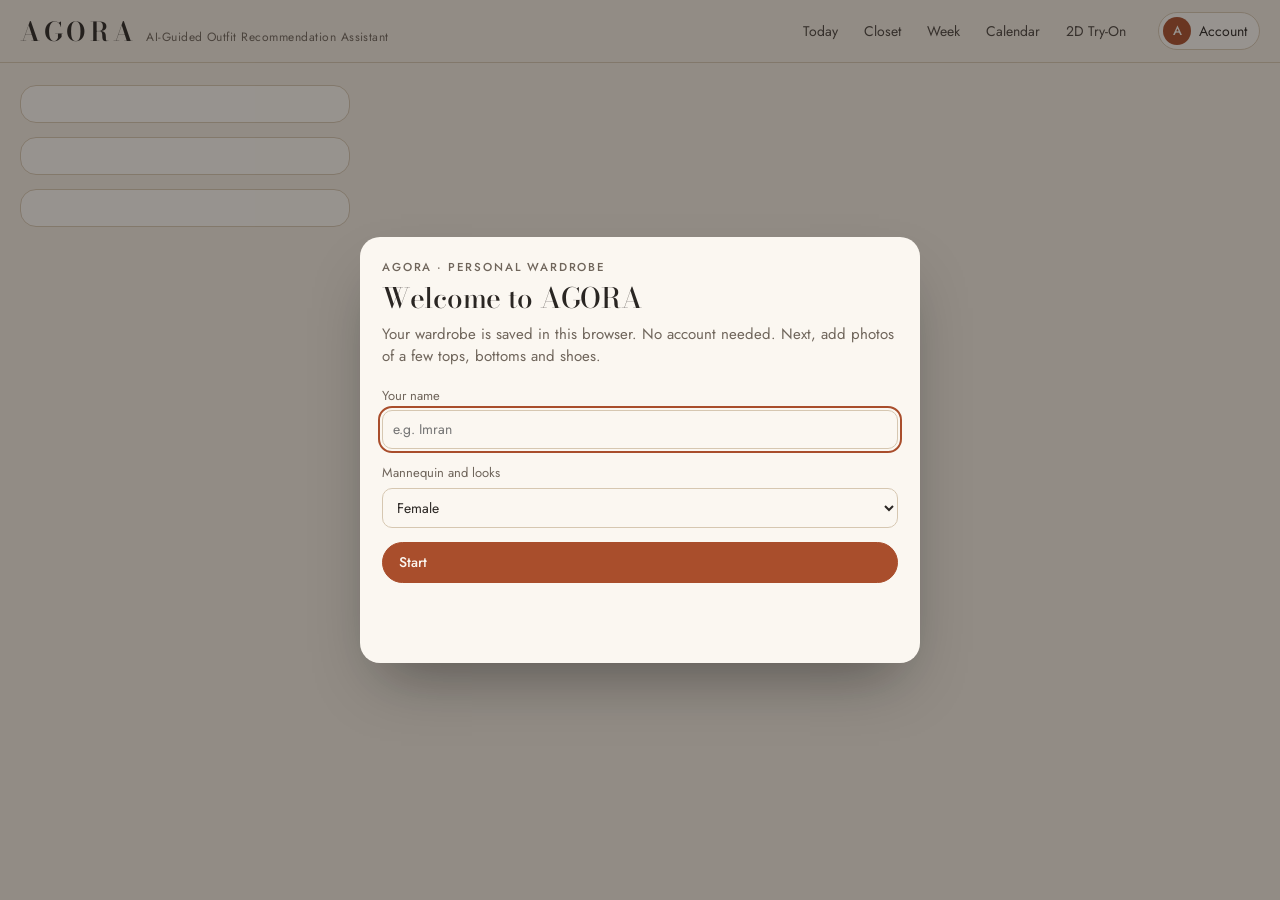
==== index.html @ 57726416 "M0: merge latest versions, split into index.html + css/ + js/, local-only mode, archive old versions" ====
<!doctype html>
<html lang="en">
<head>
<meta charset="utf-8">
<meta name="viewport" content="width=device-width,initial-scale=1,viewport-fit=cover">
<title>AGORA</title>
<meta name="description" content="AGORA: your wardrobe, today's weather and your schedule, turned into outfit suggestions.">
<meta name="theme-color" content="#F2EBE0">
<link rel="icon" href="favicon.svg" type="image/svg+xml">
<link rel="preconnect" href="https://fonts.googleapis.com">
<link rel="preconnect" href="https://fonts.gstatic.com" crossorigin>
<link rel="stylesheet" href="https://fonts.googleapis.com/css2?family=Bodoni+Moda:ital,opsz,wght@0,6..96,400..700;1,6..96,400..600&family=Jost:wght@300..600&display=swap">
<link rel="stylesheet" href="css/base.css">
<link rel="stylesheet" href="css/features.css">
<link rel="stylesheet" href="css/agora.css">
<script src="js/config.js" defer></script>
<script src="js/core/utils.js" defer></script>
<script src="js/engine/weather.js" defer></script>
<script src="js/engine/catalogue.js" defer></script>
<script src="js/render/mannequin.js" defer></script>
<script src="js/data/sample-closet.js" defer></script>
<script src="js/data/db.js" defer></script>
<script src="js/engine/score.js" defer></script>
<script src="js/app/state.js" defer></script>
<script src="js/data/local-profile.js" defer></script>
<script src="js/views/today.js" defer></script>
<script src="js/views/tryon.js" defer></script>
<script src="js/views/closet.js" defer></script>
<script src="js/views/plan.js" defer></script>
<script src="js/views/insights.js" defer></script>
<script src="js/cloud/supabase.js" defer></script>
<script src="js/main.js" defer></script>
</head>
<body>

<header class="top">
    <div class="topbar">
        <div class="brand"><b>AGORA</b><span>AI-Guided Outfit Recommendation Assistant</span></div>
        <nav class="tabs" aria-label="Sections">
            <a href="#today" data-v="today">Today</a>
            <a href="#closet" data-v="closet">Closet</a>
            <a href="#week" data-v="week">Week</a>
            <a href="#calendar" data-v="calendar">Calendar</a>
            <a href="#tryon" data-v="tryon">2D Try-On</a>
        </nav>
        <button class="userchip" id="userchip" aria-label="Account"><span class="avatar" id="uav">A</span><span id="uname">Account</span></button>
    </div>
</header>
<div id="bannerslot"></div>

<main>
    <section id="v-today">
        <div class="today">
            <div class="rail">
                <div class="card" id="wxcard"></div>
                <div class="card sched" id="schedcard"></div>
                <div class="card picker" id="pickcard"></div>
            </div>
            <div>
                <div class="lookshead" id="lookshead"></div>
                <div class="looks" id="looks"></div>
            </div>
        </div>
    </section>

    <section id="v-closet" hidden>
        <div class="pagehead">
            <div><div class="eyebrow">Your closet</div><h1 id="closettitle">Everything you own, saved</h1><p>Photograph each piece flat, on a plain background. AGORA reads its colour and saves it to your wardrobe on this device.</p></div>
            <div class="actions"><button class="btn terra" id="addbtn">+ Add clothing</button></div>
        </div>
        <div class="closetbar chips" id="closetfilter"></div>
        <div id="closetgrid"></div>
    </section>

    <section id="v-week" hidden>
        <div class="pagehead">
            <div><div class="eyebrow">Weekly planning</div><h1>Your week, <em>dressed</em></h1><p>Add plans or import a calendar file (.ics). Each day's suggested look uses only clothes from your closet and that day's schedule.</p></div>
            <div class="actions"><label class="btn ghost" for="icsfile">Import .ics</label><input type="file" id="icsfile" accept=".ics,text/calendar" class="vh"></div>
        </div>
        <form class="card form-row" id="evform" style="margin-bottom:16px">
            <label class="field" style="flex:2 1 180px">What
                <input id="evtitle" placeholder="e.g. Statistics lecture" required maxlength="60"></label>
            <label class="field" style="flex:1 1 130px">Day<select id="evday"></select></label>
            <label class="field" style="flex:0 1 100px">From<input id="evstart" type="time" value="09:00" required></label>
            <label class="field" style="flex:0 1 100px">Until<input id="evend" type="time" value="11:00" required></label>
            <label class="field" style="flex:1 1 150px">Occasion<select id="evocc"></select></label>
            <button class="btn" type="submit">Add plan</button>
        </form>
        <div class="week" id="weekgrid"></div>
    </section>

    <section id="v-calendar" hidden>
        <div class="pagehead">
            <div><div class="eyebrow">Your schedule</div><h1>Your <em>calendar</em></h1><p>See your plans by month. Add or edit plans from the Week page.</p></div>
        </div>
        <div class="card">
            <div class="calendar-head">
                <button class="btn ghost small" id="cal-prev" type="button" aria-label="Previous month">←</button>
                <h2 id="cal-title">Month</h2>
                <button class="btn ghost small" id="cal-next" type="button" aria-label="Next month">→</button>
            </div>
            <div id="calendar-grid" class="calendar-grid"></div>
        </div>
        <div class="card" style="margin-top:16px">
            <div class="calendar-head"><h2 id="cal-day-title">Selected day</h2><button class="btn terra small" id="cal-open-today" type="button">View outfit</button></div>
            <div id="cal-events"></div>
        </div>
    </section>

    <section id="v-tryon" hidden>
        <div class="pagehead">
            <div><div class="eyebrow">Wardrobe preview</div><h1>2D <em>Try-On</em></h1><p>Choose your own clothes and preview them on a front-facing 2D mannequin.</p></div>
        </div>
        <section class="ai-model-lab" aria-labelledby="ai-model-title" hidden>
            <div>
                <div class="eyebrow">Stage 2 · external AI workflow</div>
                <h2 id="ai-model-title">Your AI-generated model</h2>
                <p>Save one full-body base model image, then select clothes from your closet and ask Gemini to create an edited outfit image while keeping the same model as consistent as possible.</p>
                <div class="ai-model-prompt" id="ai-model-prompt">Create a realistic, full-body fashion model standing straight and facing forward, wearing a plain fitted neutral outfit, arms slightly away from the torso, full body visible from head to feet, simple light background, natural proportions, no text, no accessories. Use the person's preferred presentation. This is a visual reference, not an exact body scan.</div>
                <p class="tryon-note">Workflow C: the base model is reused for every outfit edit. Gemini receives the saved model image and the selected clothing photos for each generation. Image generation is a paid API feature; the text prompt helper below is optional.</p>
                <label class="tryon-note" style="display:flex;gap:8px;align-items:flex-start;margin:10px 0"><input type="checkbox" id="ai-model-consent" style="margin-top:2px"> I agree to send my model preference, saved model image and selected clothing photos to Google Gemini for image generation and editing. My body measurements are not sent.</label>
                <div class="ai-model-actions">
                    <button class="btn terra small" type="button" id="ai-model-generate-image">Generate base model with Gemini</button>
                    <button class="btn ghost small" type="button" id="ai-model-generate-prompt">Generate prompt with Gemini</button>
                    <button class="btn ghost small" type="button" id="ai-model-copy-prompt">Copy prompt</button>
                    <button class="btn terra small" type="button" id="ai-model-upload">Upload generated image</button>
                    <button class="btn ghost small" type="button" id="ai-model-remove" hidden>Remove image</button>
                    <input id="ai-model-file" type="file" accept="image/png,image/jpeg,image/webp" hidden>
                </div>
                <p class="tryon-note" id="ai-model-status" role="status" aria-live="polite">Upload your base model image once. To enable AI outfit editing, add a Gemini API key as a Supabase secret and deploy the gemini-virtual-tryon Edge Function. Gemini image generation requires billing.</p>
                <p class="tryon-note">Do not upload someone else's photo without permission. Your uploaded model image is saved with your AGORA account when cloud sync is available.</p>
            </div>
            <div class="ai-model-preview" id="ai-model-preview">No AI model image uploaded yet</div>
            <div class="ai-tryon-controls">
                <button class="btn terra small" type="button" id="ai-tryon-generate">Generate AI outfit image</button>
                <p class="tryon-note" id="ai-tryon-status" role="status" aria-live="polite">Upload a base model image and select at least one clothing item to begin.</p>
                <div id="ai-tryon-result" class="ai-tryon-result">Your generated outfit image will appear here.</div>
            </div>
        </section>
        <div class="tryon-layout">
            <div class="tryon-picker">
                <h2>Your uploaded clothes</h2>
                <p class="tryon-note">Choose one item for each clothing area. Only your uploaded photos are used.</p>
                <div id="tryon-items"></div>
            </div>
            <div class="tryon-board-wrap">
                <div class="tryon-board-head"><h2>Mannequin preview</h2><button class="btn ghost small" id="tryon-clear" type="button">Clear selection</button></div>
                <div id="tryon-preview" class="tryon-board">
                    <svg class="tryon-man-body" viewBox="0 0 400 560" role="img" aria-label="Front-facing 2D mannequin">
                        <defs><linearGradient id="skin" x1="0" x2="1"><stop offset="0" stop-color="#c9b9a8"/><stop offset=".5" stop-color="#e3d5c7"/><stop offset="1" stop-color="#bca995"/></linearGradient></defs>
                        <ellipse cx="200" cy="66" rx="35" ry="43" fill="url(#skin)"/>
                        <path d="M185 104 L185 128 Q200 140 215 128 L215 104" fill="url(#skin)"/>
                        <path d="M151 132 Q172 119 200 120 Q228 119 249 132 L278 155 L258 248 L246 267 L154 267 L142 248 L122 155 Z" fill="url(#skin)"/>
                        <path d="M125 151 Q105 157 98 183 L75 304 Q72 320 85 325 Q98 329 103 312 L137 215 Z" fill="url(#skin)"/>
                        <path d="M275 151 Q295 157 302 183 L325 304 Q328 320 315 325 Q302 329 297 312 L263 215 Z" fill="url(#skin)"/>
                        <path d="M154 258 L246 258 L239 390 L226 507 Q224 520 210 520 L195 520 Q184 518 185 505 L180 390 Z" fill="url(#skin)"/>
                        <path d="M246 258 L180 258 L174 390 L161 505 Q159 520 173 520 L188 520 Q199 518 198 505 L220 390 Z" fill="url(#skin)" opacity="0"/>
                        <path d="M154 258 L198 258 L194 392 L185 510 Q184 523 170 523 L157 523 Q145 520 149 506 L162 390 Z" fill="url(#skin)"/>
                        <path d="M202 258 L246 258 L238 390 L251 506 Q255 520 243 523 L230 523 Q216 523 215 510 L206 392 Z" fill="url(#skin)"/>
                        <path d="M151 522 Q170 531 190 523 L188 540 Q170 548 143 540 Q137 534 151 522 Z" fill="#8c8177"/>
                        <path d="M210 523 Q230 531 249 522 L257 540 Q230 548 212 540 Z" fill="#8c8177"/>
                    </svg>
                    <p class="tryon-board-empty">Select clothes from the list to dress the mannequin.</p>
                </div>
                <p class="tryon-note">This is a 2D visual preview using your clothing photos. It does not calculate exact body fit or garment size.</p>
            </div>
        </div>
    </section>
</main>
<div id="overlay"></div>
<div id="toastslot"></div>

</body>
</html>
---- css/base.css ----
/* Browser reset and base element styles */
:root{color-scheme:light;box-sizing:border-box;padding-top:env(safe-area-inset-top,0px);padding-bottom:env(safe-area-inset-bottom,0px)}html{scroll-padding-top:env(safe-area-inset-top,0px)}body{margin:0;padding:0;font:14px -apple-system,BlinkMacSystemFont,sans-serif;background:#fff;color:#000}img{max-width:100%}[hidden]:not([hidden=until-found i]){display:none!important}
---- css/features.css ----
/* 2D try-on, AI model lab, month calendar and account sheet */
.tryon-layout{display:grid;grid-template-columns:minmax(260px,.85fr) minmax(320px,1.15fr);gap:20px;margin:20px 0;align-items:start}
.tryon-picker,.tryon-board-wrap{border:1px solid var(--line);border-radius:16px;padding:18px;background:var(--paper, #fff)}
.tryon-picker h2,.tryon-board-wrap h2{font-size:18px;margin:0 0 8px}
.tryon-note{font-size:13px;color:var(--muted);line-height:1.5}
.tryon-groups{display:grid;gap:14px;margin-top:14px}
.tryon-group h3{font:500 13px var(--f-body);text-transform:uppercase;letter-spacing:.1em;color:var(--muted);margin:0 0 7px}
.tryon-choice-list{display:grid;gap:7px}
.tryon-choice{width:100%;display:flex;align-items:center;gap:10px;padding:8px;border:1px solid var(--line);border-radius:12px;background:transparent;text-align:left;cursor:pointer}
.tryon-choice[aria-pressed="true"]{border-color:var(--terracotta);background:var(--clay-soft)}
.tryon-choice img{width:52px;height:58px;object-fit:contain;background:#f4f1ec;border-radius:8px}
.tryon-choice span{font-size:13px;flex:1}
.tryon-choice small{color:var(--muted);font-size:11px}
.tryon-board-head{display:flex;justify-content:space-between;align-items:center;gap:10px}
.tryon-board{position:relative;width:min(100%,430px);height:570px;margin:12px auto 0;overflow:hidden;border:1px solid var(--line);border-radius:18px;background:linear-gradient(180deg,#f8f3ec,#eee5da)}
.tryon-man-body{position:absolute;inset:0;width:100%;height:100%}
.tryon-board>svg{display:block;width:100%;height:100%;object-fit:contain}
.tryon-board-empty{pointer-events:none}
.tryon-board-empty{position:absolute;left:8%;right:8%;bottom:12px;text-align:center;font-size:12px;color:#76695e;z-index:8}
.tryon-clear-row{display:flex;justify-content:center;margin-top:12px}
.tryon-empty{color:var(--muted);text-align:center;font-size:14px;padding:18px}
.ai-model-lab{display:grid;grid-template-columns:minmax(0,1fr) minmax(180px,260px);gap:18px;align-items:center;margin:18px 0;padding:18px;border:1px solid var(--line);border-radius:16px;background:var(--paper,#fff)}
.ai-model-lab h2{font-size:18px;margin:0 0 8px}.ai-model-lab p{font-size:13px;line-height:1.55;color:var(--muted)}
.ai-model-preview{min-height:190px;border:1px dashed var(--line);border-radius:12px;display:grid;place-items:center;overflow:hidden;background:#f7f3ed;color:var(--muted);font-size:12px;text-align:center;padding:10px}
.ai-model-preview img{display:block;max-width:100%;max-height:300px;object-fit:contain;border-radius:8px}
.ai-tryon-controls{grid-column:1/-1;border-top:1px solid var(--line);padding-top:14px;display:grid;gap:9px}.ai-tryon-result{min-height:80px;border:1px dashed var(--line);border-radius:12px;padding:12px;display:grid;place-items:center;text-align:center;color:var(--muted);font-size:13px}.ai-tryon-result img{display:block;max-width:100%;max-height:640px;object-fit:contain;border-radius:10px}.ai-tryon-result a{color:var(--terracotta);text-decoration:underline}.ai-model-actions{display:flex;gap:8px;flex-wrap:wrap;margin-top:12px}.ai-model-prompt{padding:10px 12px;background:var(--clay-soft);border-radius:10px;color:var(--ink);font-size:12px;line-height:1.5;overflow-wrap:anywhere}
@media(max-width:700px){.ai-model-lab{grid-template-columns:1fr}}

.calendar-head{display:flex;align-items:center;gap:10px;margin-bottom:14px}
.calendar-head h2{font-size:24px;margin-right:auto}
.calendar-grid{display:grid;grid-template-columns:repeat(7,minmax(0,1fr));gap:6px}
.calendar-dow{text-align:center;color:var(--muted);font-size:12px;padding:7px 0}
.calendar-day{min-height:82px;border:1px solid var(--line);border-radius:10px;background:var(--paper);padding:8px;text-align:left;display:flex;flex-direction:column;gap:5px}
.calendar-day.outside{opacity:.38}
.calendar-day.today{border-color:var(--terracotta)}
.calendar-day.selected{background:var(--clay-soft);border-color:var(--terracotta)}
.calendar-day b{font-size:13px;font-weight:500}
.calendar-event-dot{font-size:10px;line-height:1.2;color:var(--terracotta);overflow:hidden;text-overflow:ellipsis;white-space:nowrap}
.calendar-outfit{border:1px solid var(--terracotta);background:var(--clay-soft);border-radius:14px;padding:14px;margin-bottom:14px;display:grid;gap:12px}
.calendar-outfit-head{display:flex;align-items:center;justify-content:space-between;gap:10px;flex-wrap:wrap}
.calendar-outfit-head h3{font-size:19px;margin-top:3px}
.calendar-outfit-pieces{display:flex;gap:8px;flex-wrap:wrap}
.calendar-outfit-piece{display:flex;align-items:center;gap:7px;background:var(--paper);border:1px solid var(--line);border-radius:10px;padding:5px 8px;font-size:12px}
.calendar-outfit-piece .th{width:38px;height:38px;display:grid;place-items:center;overflow:hidden;border-radius:7px;background:var(--linen);flex:none}
.calendar-outfit-piece .th img{width:100%;height:100%;object-fit:contain}

@media(max-width:700px){.tryon-layout{grid-template-columns:1fr}.tryon-board{height:500px}.calendar-day{min-height:58px;padding:5px}.calendar-event-dot{display:none}}


.auth-sheet{width:min(460px,100%);display:grid;gap:12px}
.auth-sheet .field{display:grid;gap:5px;font-size:13px;color:var(--muted)}
.auth-sheet input,.auth-sheet select{width:100%;padding:11px 12px;border:1px solid var(--line);border-radius:10px;background:var(--paper);color:var(--charcoal)}
.auth-actions{display:grid;grid-template-columns:1fr 1fr;gap:8px}
.auth-status{font-size:13px;color:var(--muted);min-height:18px}
.auth-status.error{color:#a12d24}
---- css/agora.css ----
/* Layout: lookbook spread — weather + choices on a narrow left rail, three arched "alcoves" holding mannequins on the right. */
:root{
    --linen:#F2EBE0; --paper:#FBF7F1; --sand:#E2D5C2; --line:#D6C7B1;
    --terracotta:#A94E2C; --clay:#D3896A; --clay-soft:#EFD9CB;
    --charcoal:#2A2623; --muted:#6F655B; --ink-soft:#4A433D;
    --olive:#5F6B45; --rain:#3F6680; --warn:#A35A16;
    --arch1:#E9DFD0; --arch2:#EAD3C4; --arch3:#DCD9D0;
    --shadow:0 1px 0 rgba(42,38,35,.04),0 8px 24px -14px rgba(42,38,35,.25);
    --f-display:"Bodoni Moda","Didot","Bodoni 72",Georgia,serif;
    --f-body:"Jost","Futura","Century Gothic","Avenir Next",system-ui,sans-serif;
    color-scheme:light;
}
@media (prefers-color-scheme:dark){:root:not([data-theme="light"]){
    --linen:#1D1A18; --paper:#262220; --sand:#3A3430; --line:#4A423C;
    --terracotta:#E48159; --clay:#C98462; --clay-soft:#43312A;
    --charcoal:#F0E8DD; --muted:#ACA195; --ink-soft:#D2C8BC;
    --olive:#A6B489; --rain:#8DB4D0; --warn:#E3A35F;
    --arch1:#302B27; --arch2:#3A2C26; --arch3:#2C2B29;
    --shadow:0 1px 0 rgba(0,0,0,.2),0 10px 26px -14px rgba(0,0,0,.6);
    color-scheme:dark;
}}
:root[data-theme="dark"]{
    --linen:#1D1A18; --paper:#262220; --sand:#3A3430; --line:#4A423C;
    --terracotta:#E48159; --clay:#C98462; --clay-soft:#43312A;
    --charcoal:#F0E8DD; --muted:#ACA195; --ink-soft:#D2C8BC;
    --olive:#A6B489; --rain:#8DB4D0; --warn:#E3A35F;
    --arch1:#302B27; --arch2:#3A2C26; --arch3:#2C2B29;
    --shadow:0 1px 0 rgba(0,0,0,.2),0 10px 26px -14px rgba(0,0,0,.6);
    color-scheme:dark;
}
*{box-sizing:border-box}
body{background:var(--linen);color:var(--charcoal);font-family:var(--f-body);font-size:15px;line-height:1.5;font-weight:400;
    padding-left:max(16px,env(safe-area-inset-left,0px));padding-right:max(16px,env(safe-area-inset-right,0px));padding-block:0 48px}
body::before{content:"";position:fixed;inset:0 0 auto;height:env(safe-area-inset-top,0px);z-index:10;background:var(--linen)}
button,input,select{font:inherit;color:inherit}
button{cursor:pointer}
:focus-visible{outline:2px solid var(--terracotta);outline-offset:2px}
h1,h2,h3{font-family:var(--f-display);font-weight:500;text-wrap:balance;margin:0;letter-spacing:-.01em}
.eyebrow{font-size:11.5px;letter-spacing:.16em;text-transform:uppercase;color:var(--muted);font-weight:500}
.num{font-variant-numeric:tabular-nums}
.wrap{max-width:1240px;margin:0 auto}

/* header */
header.top{position:sticky;top:env(safe-area-inset-top,0px);z-index:5;background:var(--linen);border-bottom:1px solid var(--line);margin:0 calc(-1*max(16px,env(safe-area-inset-left,0px)));padding:0 max(16px,env(safe-area-inset-right,0px)) 0 max(16px,env(safe-area-inset-left,0px))}
.topbar{display:flex;align-items:center;gap:20px;min-height:62px;max-width:1240px;margin:0 auto;flex-wrap:wrap}
.brand{display:flex;align-items:baseline;gap:10px;margin-right:auto}
.brand b{font-family:var(--f-display);font-size:26px;font-weight:600;letter-spacing:.14em}
.brand span{font-size:12px;color:var(--muted);letter-spacing:.04em}
nav.tabs{display:flex;gap:2px;overflow-x:auto;scrollbar-width:none}
nav.tabs a{padding:8px 12px;border-radius:999px;color:var(--ink-soft);text-decoration:none;font-size:14px;white-space:nowrap}
nav.tabs a[aria-current="page"]{background:var(--charcoal);color:var(--linen)}
nav.tabs a:hover:not([aria-current]){background:var(--sand)}
.userchip{display:flex;align-items:center;gap:8px;border:1px solid var(--line);background:var(--paper);border-radius:999px;padding:4px 12px 4px 4px;font-size:14px}
.avatar{width:28px;height:28px;border-radius:50%;display:grid;place-items:center;background:var(--terracotta);color:var(--paper);font-weight:500;font-size:13px;text-transform:uppercase}
@media (max-width:760px){.topbar{gap:8px;padding-block:8px}.brand span{display:none}nav.tabs{order:3;width:100%}}

.banner{margin:16px auto 0;max-width:1240px;display:flex;gap:12px;align-items:center;flex-wrap:wrap;background:var(--clay-soft);border-radius:12px;padding:10px 14px;font-size:14px}
.banner button{margin-left:auto}

/* buttons & chips */
.btn{border:1px solid var(--charcoal);background:var(--charcoal);color:var(--linen);padding:9px 16px;border-radius:999px;font-size:14px;font-weight:500;display:inline-flex;align-items:center;gap:8px}
.btn:hover{background:var(--terracotta);border-color:var(--terracotta)}
.btn.ghost{background:transparent;color:var(--charcoal);border-color:var(--line)}
.btn.ghost:hover{border-color:var(--charcoal);background:transparent}
.btn.small{padding:6px 12px;font-size:13px}
.btn.terra{background:var(--terracotta);border-color:var(--terracotta);color:#FBF7F1}
.btn:disabled{opacity:.45;cursor:not-allowed}
.linkbtn{background:none;border:0;padding:0;color:var(--terracotta);text-decoration:underline;text-underline-offset:3px;font-size:inherit}
.chips{display:flex;flex-wrap:wrap;gap:6px}
.chip{border:1px solid var(--line);background:var(--paper);border-radius:999px;padding:6px 12px;font-size:13.5px;line-height:1.2}
.chip:hover{border-color:var(--charcoal)}
.chip[aria-pressed="true"]{background:var(--charcoal);border-color:var(--charcoal);color:var(--linen)}
.chip.cal[aria-pressed="true"]{background:var(--terracotta);border-color:var(--terracotta);color:#FBF7F1}

.card{background:var(--paper);border:1px solid var(--line);border-radius:16px;padding:18px}
main section[hidden]{display:none}
main{max-width:1240px;margin:0 auto;padding-top:22px}
.pagehead{display:flex;align-items:end;gap:16px;flex-wrap:wrap;margin-bottom:18px}
.pagehead h1{font-size:clamp(28px,4vw,40px);line-height:1.05}
.pagehead h1 em{color:var(--terracotta)}
.pagehead p{margin:4px 0 0;color:var(--muted);max-width:62ch}
.pagehead .actions{margin-left:auto;display:flex;gap:8px;flex-wrap:wrap}

/* today */
.today{display:grid;grid-template-columns:330px minmax(0,1fr);gap:22px;align-items:start}
@media (max-width:980px){.today{grid-template-columns:minmax(0,1fr)}}
.rail{display:grid;gap:14px;min-width:0}
.wx-top{display:flex;justify-content:space-between;align-items:center;gap:8px}
.wx-top select{border:1px solid var(--line);background:transparent;border-radius:8px;padding:4px 6px;font-size:13px}
.days{display:grid;grid-template-columns:repeat(7,1fr);gap:4px;margin:12px 0 14px}
.day{border:1px solid transparent;background:transparent;border-radius:10px;padding:6px 0;display:grid;gap:1px;justify-items:center;font-size:12px;color:var(--muted)}
.day b{font-size:13px;color:var(--charcoal);font-weight:500}
.day[aria-pressed="true"]{border-color:var(--charcoal);background:var(--linen)}
.day .dot{width:5px;height:5px;border-radius:50%;background:var(--terracotta)}
.day .dot.off{background:transparent}
.wx-main{display:flex;align-items:flex-end;gap:14px}
.wx-temp{font-family:var(--f-display);font-size:64px;line-height:.9;font-weight:500}
.wx-temp sup{font-size:26px;vertical-align:top;position:relative;top:6px}
.wx-meta{display:grid;gap:2px;font-size:13.5px;color:var(--ink-soft);padding-bottom:4px}
.wx-stats{display:grid;grid-template-columns:repeat(3,1fr);gap:8px;margin-top:14px;border-top:1px solid var(--line);padding-top:12px}
.wx-stats div{display:grid;gap:0}
.wx-stats b{font-size:17px;font-weight:500}
.wx-stats span{font-size:11.5px;color:var(--muted);letter-spacing:.08em;text-transform:uppercase}
.hours{display:grid;grid-template-columns:repeat(6,1fr);gap:2px;margin-top:12px}
.hour{display:grid;justify-items:center;gap:2px;font-size:12px;color:var(--muted);padding:6px 0;border-radius:8px}
.hour b{color:var(--charcoal);font-weight:500;font-size:13.5px}
.hour.inwin{background:var(--linen)}
.hour .rd{height:10px;font-size:10px;color:var(--rain)}
.alert{display:flex;gap:10px;align-items:flex-start;border-radius:10px;padding:10px 12px;font-size:13.5px;margin-top:10px;line-height:1.4}
.alert svg{flex:none;margin-top:2px}
.alert.cold{background:var(--clay-soft)}
.alert.rain{background:color-mix(in srgb,var(--rain) 14%,transparent)}
.src{font-size:11.5px;color:var(--muted);margin-top:10px}

.sched li{display:flex;gap:10px;align-items:baseline;padding:6px 0;border-bottom:1px dashed var(--line);font-size:14px}
.sched li:last-child{border-bottom:0}
.sched ul{list-style:none;padding:0;margin:8px 0 0}
.sched time{font-variant-numeric:tabular-nums;color:var(--muted);min-width:46px;font-size:13px}
.tag{font-size:11.5px;border-radius:999px;padding:1px 8px;background:var(--linen);color:var(--ink-soft);margin-left:auto;white-space:nowrap}
.picker h3{font-family:var(--f-body);font-size:12px;letter-spacing:.14em;text-transform:uppercase;color:var(--muted);font-weight:500;margin:0 0 8px}
.picker .chips+h3{margin-top:14px}

.lookshead{display:flex;align-items:center;gap:12px;flex-wrap:wrap;margin-bottom:14px}
.lookshead h2{font-size:clamp(24px,3vw,32px);line-height:1.1}
.lookshead h2 em{color:var(--terracotta)}
.lookshead .sub{color:var(--muted);font-size:14px;width:100%;margin-top:-6px}
.timer{font-size:13px;color:var(--muted);border:1px solid var(--line);border-radius:999px;padding:5px 10px;margin-left:auto}
.looks{display:grid;grid-template-columns:repeat(3,minmax(0,1fr));gap:16px;align-items:start}
@media (max-width:1180px){.looks{grid-template-columns:repeat(2,minmax(0,1fr))}}
@media (max-width:620px){.looks{grid-template-columns:minmax(0,1fr)}}
.look{background:var(--paper);border:1px solid var(--line);border-radius:18px;overflow:hidden;display:flex;flex-direction:column;min-width:0;box-shadow:var(--shadow)}
.alcove{position:relative;margin:12px 12px 0;border-radius:999px 999px 6px 6px;aspect-ratio:3/5;max-width:100%;overflow:hidden;
    background:radial-gradient(120% 70% at 50% 0%,rgba(255,255,255,.35),transparent 60%),var(--a,var(--arch1))}
.alcove::after{content:"";position:absolute;inset:auto 0 0;height:16%;background:linear-gradient(transparent,rgba(42,38,35,.06))}
.alcove svg{position:absolute;inset:5% 4% 0;width:92%;height:95%}
.look:nth-child(1) .alcove{--a:var(--arch1)}
.look:nth-child(2) .alcove{--a:var(--arch2)}
.look:nth-child(3) .alcove{--a:var(--arch3)}
.flatlay{position:absolute;inset:14% 6% 12%;display:grid;grid-template-columns:1fr 1fr;gap:6px;align-content:center}
.flatlay img,.flatlay svg{width:100%;aspect-ratio:1;object-fit:contain;background:rgba(255,255,255,.55);border-radius:10px;padding:4px}
.flatlay figure{margin:0;display:grid;gap:2px;font-size:10.5px;color:var(--muted);text-align:center}
.viewtog{display:inline-flex;border:1px solid var(--line);border-radius:999px;padding:2px}
.viewtog button{border:0;background:none;border-radius:999px;padding:4px 10px;font-size:13px;color:var(--ink-soft)}
.viewtog button[aria-pressed="true"]{background:var(--charcoal);color:var(--linen)}
.waistinset{position:absolute;right:10px;top:40%;width:64px;display:grid;gap:2px;justify-items:center;background:var(--paper);border:1px solid var(--line);border-radius:10px;padding:4px;z-index:1}
.waistinset img,.waistinset svg{width:54px;height:54px;object-fit:contain}
.waistinset i{font-style:normal;font-size:10px;color:var(--muted);text-align:center;line-height:1.1}
.badge{position:absolute;top:auto;bottom:10px;left:10px;z-index:1;background:var(--paper);border-radius:999px;padding:3px 10px;font-size:12px;border:1px solid var(--line)}
.fit{position:absolute;bottom:10px;right:10px;z-index:1;background:var(--charcoal);color:var(--linen);border-radius:999px;padding:3px 10px;font-size:12px}
.lookbody{padding:14px 16px 16px;display:grid;gap:10px}
.lookbody h3{font-size:21px;line-height:1.15}
.pieces{display:flex;flex-wrap:wrap;gap:6px;list-style:none;margin:0;padding:0}
.piece{display:flex;align-items:center;gap:6px;border:1px solid var(--line);border-radius:10px;padding:3px 8px 3px 3px;background:var(--linen);font-size:12.5px;max-width:100%;text-align:left}
.piece:hover{border-color:var(--charcoal)}
.piece[aria-expanded="true"]{border-color:var(--terracotta);box-shadow:0 0 0 1px var(--terracotta)}
.piece .th{width:30px;height:30px;border-radius:7px;background:var(--paper);overflow:hidden;flex:none;display:grid;place-items:center}
.piece .th img,.piece .th svg{width:100%;height:100%;object-fit:contain}
.piece span{overflow:hidden;text-overflow:ellipsis;white-space:nowrap}
.swaptray{border:1px dashed var(--terracotta);border-radius:12px;padding:8px;display:grid;gap:6px}
.swaptray p{margin:0;font-size:12.5px;color:var(--muted)}
.swaplist{display:flex;gap:6px;overflow-x:auto;padding-bottom:2px}
.swapopt{flex:none;width:74px;border:1px solid var(--line);border-radius:10px;background:var(--paper);padding:4px;display:grid;gap:2px;font-size:11px;text-align:center;line-height:1.2}
.swapopt:hover{border-color:var(--charcoal)}
.swapopt .th{width:100%;aspect-ratio:1;border-radius:7px;overflow:hidden;background:var(--linen);display:grid;place-items:center}
.swapopt .th img,.swapopt .th svg{width:100%;height:100%;object-fit:contain}
.swapopt i{font-style:normal;color:var(--muted)}
.why{margin:0;font-size:13.5px;color:var(--ink-soft);display:grid;gap:4px;padding:0;list-style:none}
.why li{display:grid;grid-template-columns:16px 1fr;gap:6px}
.why li::before{content:"";width:6px;height:6px;border-radius:50%;margin-top:7px;background:var(--line)}
.why li.t::before{background:var(--terracotta)}
.why li.s::before{background:var(--charcoal)}
.extra{display:flex;gap:10px;align-items:center;border-radius:10px;padding:8px 10px;font-size:13px;line-height:1.35}
.extra.cold{background:var(--clay-soft)}
.extra.rain{background:color-mix(in srgb,var(--rain) 14%,transparent)}
.extra .th{width:36px;height:36px;border-radius:8px;background:var(--paper);flex:none;overflow:hidden;display:grid;place-items:center}
.extra .th img,.extra .th svg{width:100%;height:100%;object-fit:contain}
.lookfoot{display:flex;gap:8px;align-items:center;flex-wrap:wrap;margin-top:2px}
.worn{font-size:13px;color:var(--olive);font-weight:500}
.empty{border:1px dashed var(--line);border-radius:18px;padding:36px 24px;text-align:center;display:grid;gap:10px;justify-items:center;color:var(--ink-soft);grid-column:1/-1}
.empty h3{font-size:24px}

/* closet */
.closetbar{display:flex;gap:10px;flex-wrap:wrap;align-items:center;margin-bottom:16px}
.closet{display:grid;grid-template-columns:repeat(auto-fill,minmax(150px,1fr));gap:12px}
.item{background:var(--paper);border:1px solid var(--line);border-radius:14px;overflow:hidden;display:flex;flex-direction:column;min-width:0}
.item .ph{aspect-ratio:1;background:var(--linen);display:grid;place-items:center;overflow:hidden;position:relative}
.item .ph img{width:100%;height:100%;object-fit:contain}
.item .ph .fem{position:absolute;bottom:6px;left:6px;font-size:10.5px;background:var(--paper);border-radius:999px;padding:1px 7px;color:var(--muted)}
.item .ph svg{width:84%;height:84%}
.item .ph .samp{position:absolute;top:6px;left:6px;font-size:10.5px;background:var(--paper);border-radius:999px;padding:1px 7px;color:var(--muted)}
.item .meta{padding:8px 10px 10px;display:grid;gap:2px;font-size:13px}
.item .meta b{font-weight:500;overflow:hidden;text-overflow:ellipsis;white-space:nowrap}
.item .meta span{color:var(--muted);font-size:12px;display:flex;gap:6px;align-items:center}
.sw{width:10px;height:10px;border-radius:50%;border:1px solid rgba(0,0,0,.15);flex:none;display:inline-block}
.item .acts{display:flex;gap:4px;padding:0 8px 8px}
.item .acts button{flex:1;border:1px solid var(--line);background:transparent;border-radius:8px;font-size:12px;padding:4px}
.item .acts button:hover{border-color:var(--charcoal)}
.catsec{margin-bottom:24px}
.catsec h2{font-size:22px;margin-bottom:10px;display:flex;align-items:baseline;gap:8px}
.catsec h2 small{font-family:var(--f-body);font-size:13px;color:var(--muted);font-weight:400}

/* week */
.week{display:grid;grid-template-columns:repeat(auto-fill,minmax(250px,1fr));gap:12px}
.wday{background:var(--paper);border:1px solid var(--line);border-radius:16px;padding:14px;display:grid;gap:10px;align-content:start;min-width:0}
.wday header{display:flex;justify-content:space-between;align-items:baseline;gap:8px}
.wday h3{font-size:20px}
.wday .wxl{font-size:13px;color:var(--ink-soft)}
.wday .mini{display:grid;grid-template-columns:86px 1fr;gap:10px;align-items:center}
.wday .mini .alc{border-radius:999px 999px 6px 6px;aspect-ratio:3/5;background:var(--arch1);position:relative;overflow:hidden}
.wday .mini svg{position:absolute;inset:5% 2% 0;width:96%;height:95%}
.wday ul{list-style:none;margin:0;padding:0;display:grid;gap:4px;font-size:13px}
.wday li{display:flex;gap:8px;align-items:baseline}
.wday li time{color:var(--muted);font-variant-numeric:tabular-nums}
.wday li button{margin-left:auto;border:0;background:none;color:var(--muted);font-size:16px;line-height:1;padding:0 2px}
.form-row{display:flex;gap:8px;flex-wrap:wrap;align-items:end}
.field{display:grid;gap:4px;font-size:12.5px;color:var(--muted);min-width:0}
.field input,.field select,.field textarea{border:1px solid var(--line);background:var(--paper);border-radius:10px;padding:8px 10px;font-size:14px;color:var(--charcoal);min-width:0;width:100%}
.field input[type=color]{padding:2px;height:38px;width:52px}

/* gaps */
.gaps{display:grid;grid-template-columns:minmax(0,1.4fr) minmax(0,1fr);gap:20px;align-items:start}
@media (max-width:900px){.gaps{grid-template-columns:minmax(0,1fr)}}
.staple{display:grid;grid-template-columns:64px minmax(0,1fr) auto;gap:14px;align-items:center;padding:12px 0;border-bottom:1px solid var(--line)}
.staple:last-child{border-bottom:0}
.staple .th{width:64px;height:64px;border-radius:12px;background:var(--linen);display:grid;place-items:center;overflow:hidden}
.staple .th svg{width:86%;height:86%}
.staple h3{font-family:var(--f-body);font-size:15.5px;font-weight:500}
.staple p{margin:2px 0 0;font-size:13px;color:var(--muted)}
.staple .big{font-family:var(--f-display);font-size:34px;line-height:1;color:var(--terracotta);text-align:right}
.staple .big small{display:block;font-family:var(--f-body);font-size:11px;letter-spacing:.1em;text-transform:uppercase;color:var(--muted)}
.cover{width:100%;border-collapse:collapse;font-size:13.5px}
.cover td,.cover th{padding:7px 4px;border-bottom:1px solid var(--line);text-align:left}
.cover th{font-weight:500;color:var(--muted);font-size:12px;letter-spacing:.06em;text-transform:uppercase}
.cover td.n{text-align:right;font-variant-numeric:tabular-nums}
.pill{font-size:11.5px;border-radius:999px;padding:1px 8px;white-space:nowrap}
.pill.ok{background:color-mix(in srgb,var(--olive) 18%,transparent);color:var(--olive)}
.pill.thin{background:color-mix(in srgb,var(--warn) 18%,transparent);color:var(--warn)}
.pill.none{background:var(--clay-soft);color:var(--terracotta)}
.trendlist{margin:8px 0 0;padding-left:18px;font-size:13.5px;color:var(--ink-soft);display:grid;gap:4px}
.note{font-size:13px;color:var(--muted);margin-top:12px;line-height:1.5}

/* journal */
.tiles{display:grid;grid-template-columns:repeat(auto-fit,minmax(160px,1fr));gap:12px;margin-bottom:18px}
.tile{background:var(--paper);border:1px solid var(--line);border-radius:14px;padding:14px}
.tile b{font-family:var(--f-display);font-size:34px;font-weight:500;display:block;line-height:1.05}
.tile span{font-size:12px;letter-spacing:.1em;text-transform:uppercase;color:var(--muted)}
.jlist{display:grid;gap:10px}
.jrow{background:var(--paper);border:1px solid var(--line);border-radius:14px;padding:12px 14px;display:grid;grid-template-columns:auto minmax(0,1fr) auto;gap:14px;align-items:center}
@media (max-width:640px){.jrow{grid-template-columns:minmax(0,1fr)}}
.jrow .dots{display:flex;gap:4px}
.jrow .dots .th{width:34px;height:34px;border-radius:8px;background:var(--linen);overflow:hidden;display:grid;place-items:center}
.jrow .dots .th img,.jrow .dots .th svg{width:100%;height:100%;object-fit:contain}
.jrow p{margin:0;font-size:13.5px}
.jrow small{color:var(--muted);font-size:12.5px}
.fb{display:flex;gap:6px}
.fb button[aria-pressed="true"].right{background:var(--olive);border-color:var(--olive);color:#fff}
.fb button[aria-pressed="true"].regret{background:var(--terracotta);border-color:var(--terracotta);color:#fff}

/* overlays */
.scrim{position:fixed;inset:0;background:rgba(29,26,24,.45);z-index:20;display:grid;place-items:center;padding:max(16px,env(safe-area-inset-top,0px)) max(16px,env(safe-area-inset-right,0px)) max(16px,env(safe-area-inset-bottom,0px)) max(16px,env(safe-area-inset-left,0px))}
.sheet{background:var(--paper);border-radius:20px;width:min(560px,100%);max-height:100%;overflow:auto;padding:22px;display:grid;gap:14px;box-shadow:0 30px 60px -20px rgba(0,0,0,.4)}
.sheet h2{font-size:28px}
.sheet .row2{display:grid;grid-template-columns:1fr 1fr;gap:10px}
@media (max-width:480px){.sheet .row2{grid-template-columns:1fr}}
.profiles{display:grid;grid-template-columns:repeat(auto-fill,minmax(120px,1fr));gap:10px}
.prof{border:1px solid var(--line);background:var(--linen);border-radius:14px;padding:14px 10px;display:grid;gap:6px;justify-items:center;font-size:14px}
.prof:hover{border-color:var(--charcoal)}
.prof .avatar{width:42px;height:42px;font-size:17px}
.prof small{color:var(--muted);font-size:12px}
.drop{border:1.5px dashed var(--line);border-radius:14px;padding:18px;display:grid;gap:8px;justify-items:center;text-align:center;color:var(--muted);font-size:13.5px;background:var(--linen)}
.drop.has{grid-template-columns:120px 1fr;justify-items:start;text-align:left;align-items:center}
.drop img{width:120px;height:120px;object-fit:cover;border-radius:10px;background:var(--paper)}
.aiout{font-size:12.5px;color:var(--muted)}
.drop.drag{border-color:var(--terracotta);background:var(--clay-soft)}
.batch{display:grid;gap:8px}
.brow{display:grid;grid-template-columns:72px minmax(0,1fr) auto;gap:10px;align-items:center;border:1px solid var(--line);border-radius:12px;padding:8px;background:var(--linen)}
.brow img{width:72px;height:72px;object-fit:cover;border-radius:8px;background:var(--paper)}
.brow label.kb{display:flex;gap:5px;align-items:center;font-size:12px;color:var(--muted)}
.brow .bf{display:grid;grid-template-columns:minmax(0,1fr) minmax(0,1fr);gap:6px}
.brow .bf .wide{grid-column:1/-1}
.brow select,.brow input:not([type=color]):not([type=checkbox]){border:1px solid var(--line);background:var(--paper);border-radius:8px;padding:6px 8px;font-size:13.5px;min-width:0;width:100%}
.brow .cl{display:flex;gap:6px;align-items:center;font-size:12.5px;color:var(--muted);min-width:0}
.brow input[type=color]{width:34px;height:30px;padding:1px;border:1px solid var(--line);border-radius:6px;background:var(--paper);flex:none}
.brow .x{border:0;background:none;font-size:20px;color:var(--muted);padding:0 4px;align-self:start}
.brow .x:hover{color:var(--terracotta)}
.brow .st{font-size:11.5px;color:var(--muted)}
@media (max-width:480px){.brow .bf{grid-template-columns:1fr}}
.toast{position:fixed;left:50%;bottom:calc(20px + env(safe-area-inset-bottom,0px));transform:translateX(-50%);background:var(--charcoal);color:var(--linen);padding:10px 16px;border-radius:999px;font-size:14px;z-index:30;max-width:calc(100% - 32px)}
[hidden]{display:none!important}
.vh{position:absolute;width:1px;height:1px;overflow:hidden;clip:rect(0 0 0 0)}
@media (prefers-reduced-motion:no-preference){.look{animation:rise .5s ease both}.look:nth-child(2){animation-delay:.06s}.look:nth-child(3){animation-delay:.12s}@keyframes rise{from{transform:translateY(8px)}to{transform:none}}}

.agora-tryon {
    max-width: 900px;
    margin: 30px auto;
    padding: 24px;
    text-align: center;
}

#agora3d-canvas {
    width: 100%;
    height: 520px;
    min-height: 400px;
    overflow: hidden;
    border-radius: 16px;
    background: #f3f0eb;
}

#agora3d-canvas canvas {
    display: block;
    width: 100%;
    height: 100%;
}

.agora-tryon-controls {
    display: flex;
    justify-content: center;
    flex-wrap: wrap;
    gap: 10px;
    margin-top: 18px;
}

.agora-tryon-controls button {
    padding: 10px 20px;
    border: 1px solid #ccc;
    border-radius: 8px;
    background: white;
    cursor: pointer;
}

.agora-tryon-controls button:hover {
    background: #e9e3da;
}

.agora-tryon-hint {
    color: #777;
    font-size: 13px;
    margin-top: 12px;
}
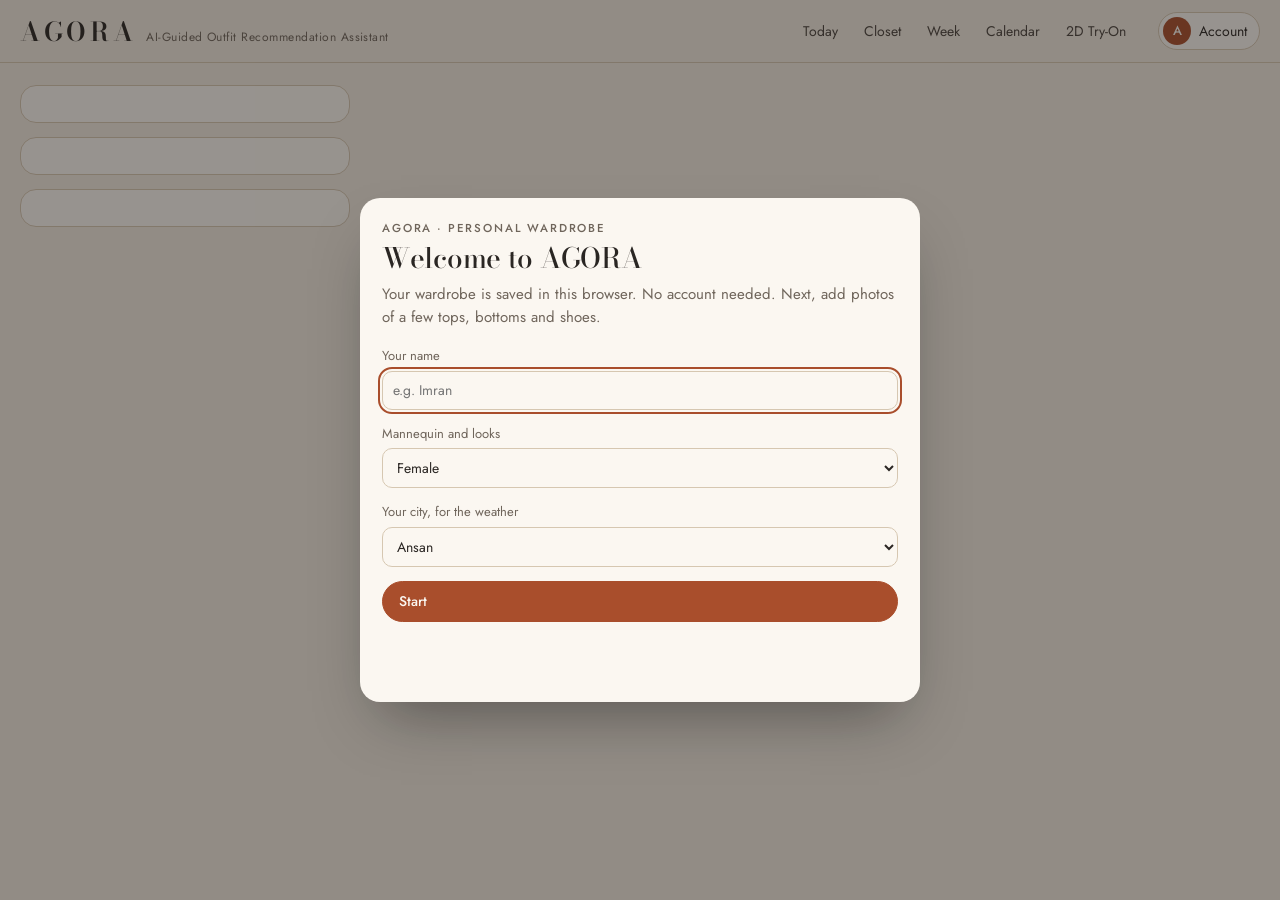
==== commit 385e7e3c: "M1: live Open-Meteo weather with climate fallback, mobile bottom nav, looks-first Today on phones, c" ====
--- a/index.html
+++ b/index.html
@@ -37,11 +37,11 @@
     <div class="topbar">
         <div class="brand"><b>AGORA</b><span>AI-Guided Outfit Recommendation Assistant</span></div>
         <nav class="tabs" aria-label="Sections">
-            <a href="#today" data-v="today">Today</a>
-            <a href="#closet" data-v="closet">Closet</a>
-            <a href="#week" data-v="week">Week</a>
-            <a href="#calendar" data-v="calendar">Calendar</a>
-            <a href="#tryon" data-v="tryon">2D Try-On</a>
+            <a href="#today" data-v="today"><svg class="ti" viewBox="0 0 24 24" fill="none" stroke="currentColor" stroke-width="1.6" aria-hidden="true"><circle cx="12" cy="12" r="4"/><path d="M12 2v2M12 20v2M4.9 4.9l1.4 1.4M17.7 17.7l1.4 1.4M2 12h2M20 12h2M4.9 19.1l1.4-1.4M17.7 6.3l1.4-1.4"/></svg><span>Today</span></a>
+            <a href="#closet" data-v="closet"><svg class="ti" viewBox="0 0 24 24" fill="none" stroke="currentColor" stroke-width="1.6" aria-hidden="true"><path d="M12 6a2 2 0 1 1 2-2"/><path d="M12 6v1.5L3 15a1.5 1.5 0 0 0 1 2.6h16a1.5 1.5 0 0 0 1-2.6l-9-7.5"/></svg><span>Closet</span></a>
+            <a href="#week" data-v="week"><svg class="ti" viewBox="0 0 24 24" fill="none" stroke="currentColor" stroke-width="1.6" aria-hidden="true"><rect x="3" y="5" width="18" height="16" rx="2"/><path d="M3 10h18M8 3v4M16 3v4M7 14h3M7 17h6"/></svg><span>Week</span></a>
+            <a href="#calendar" data-v="calendar"><svg class="ti" viewBox="0 0 24 24" fill="none" stroke="currentColor" stroke-width="1.6" aria-hidden="true"><rect x="3" y="5" width="18" height="16" rx="2"/><path d="M3 10h18M8 3v4M16 3v4"/><path d="M7.5 14h.01M12 14h.01M16.5 14h.01M7.5 17.5h.01M12 17.5h.01"/></svg><span>Calendar</span></a>
+            <a href="#tryon" data-v="tryon"><svg class="ti" viewBox="0 0 24 24" fill="none" stroke="currentColor" stroke-width="1.6" aria-hidden="true"><circle cx="12" cy="4.5" r="2"/><path d="M8 9.5 12 8l4 1.5-1 6h-6zM10 15.5 9.5 22M14 15.5l.5 6.5"/></svg><span><span class="tl-2d">2D </span>Try-On</span></a>
         </nav>
         <button class="userchip" id="userchip" aria-label="Account"><span class="avatar" id="uav">A</span><span id="uname">Account</span></button>
     </div>
@@ -56,7 +56,8 @@
                 <div class="card sched" id="schedcard"></div>
                 <div class="card picker" id="pickcard"></div>
             </div>
-            <div>
+            <div class="lookscol">
+                <div class="mctx" id="mctx"></div>
                 <div class="lookshead" id="lookshead"></div>
                 <div class="looks" id="looks"></div>
             </div>
--- a/css/agora.css
+++ b/css/agora.css
@@ -337,3 +337,55 @@
     font-size: 13px;
     margin-top: 12px;
 }
+
+
+/* ---------- M1: mobile shell ---------- */
+nav.tabs a .ti{display:none}
+.mctx{display:none}
+.startlist{list-style:none;padding:0;margin:4px auto 16px;display:grid;gap:8px;max-width:300px;text-align:left}
+.startlist li{display:flex;align-items:center;gap:10px;font-size:14px;color:var(--ink-soft)}
+.startlist li>span:first-child{width:22px;height:22px;border-radius:50%;border:1.5px solid var(--line);display:grid;place-items:center;font-size:13px;flex:none;color:var(--paper)}
+.startlist li.done>span:first-child{background:var(--terracotta);border-color:var(--terracotta)}
+.startlist li.done{color:var(--charcoal)}
+@media (max-width:760px){
+    body{padding-bottom:calc(84px + env(safe-area-inset-bottom,0px))}
+    .topbar{min-height:54px;flex-wrap:nowrap}
+    .brand b{font-size:22px}
+    main{padding-top:14px}
+    nav.tabs{position:fixed;left:0;right:0;bottom:0;z-index:15;order:initial;width:auto;display:grid;grid-template-columns:repeat(5,minmax(0,1fr));gap:2px;overflow:visible;
+        background:var(--paper);border-top:1px solid var(--line);padding:6px max(6px,env(safe-area-inset-right,0px)) calc(6px + env(safe-area-inset-bottom,0px)) max(6px,env(safe-area-inset-left,0px));box-shadow:0 -8px 24px -12px rgba(60,40,20,.18)}
+    nav.tabs a{display:flex;flex-direction:column;align-items:center;justify-content:center;gap:3px;min-height:48px;padding:4px 2px;font-size:11px;letter-spacing:.02em;border-radius:12px;color:var(--muted)}
+    nav.tabs a .ti{display:block;width:22px;height:22px}
+    nav.tabs a[aria-current="page"]{background:var(--clay-soft);color:var(--terracotta);font-weight:500}
+    nav.tabs a:hover:not([aria-current]){background:none}
+    .tl-2d{display:none}
+    .toast{bottom:calc(88px + env(safe-area-inset-bottom,0px))}
+
+    /* Today: looks first, details after */
+    .today{gap:16px}
+    .today>.lookscol{order:-1}
+    .mctx{display:grid;gap:10px;margin-bottom:14px}
+    .mwx{display:flex;align-items:center;gap:10px;width:100%;text-align:left;background:var(--paper);border:1px solid var(--line);border-radius:14px;padding:10px 14px;font-size:13px;color:var(--ink-soft)}
+    .mwx b{font-family:var(--f-display);font-size:26px;font-weight:500;color:var(--charcoal);line-height:1}
+    .mwx-more{margin-left:auto;white-space:nowrap;color:var(--terracotta);font-size:12px}
+    .mocc{flex-wrap:nowrap;overflow-x:auto;scrollbar-width:none;margin-inline:-16px;padding-inline:16px;scroll-padding-inline:16px}
+    .mocc::-webkit-scrollbar{display:none}
+    .mocc .chip{flex:none}
+    #pickcard h3:first-of-type,#occchips{display:none}
+    .lookshead{gap:8px;margin-bottom:10px}
+    .lookshead h2{font-size:24px;width:100%}
+    .timer{display:none}
+    .lookshead .sub{order:5;margin-top:0;font-size:13px}
+    .looks{display:flex;overflow-x:auto;scroll-snap-type:x mandatory;gap:12px;margin-inline:-16px;padding:2px 16px 8px;scrollbar-width:none;align-items:stretch}
+    .looks::-webkit-scrollbar{display:none}
+    .looks>.look{flex:0 0 86%;scroll-snap-align:center}
+    .looks>.empty{flex:1 1 100%}
+    .looks .alcove{aspect-ratio:auto;height:min(46vh,380px);margin:10px 10px 0}
+    .looks .pieces{display:flex;flex-wrap:wrap;gap:6px}
+
+    /* sheets rise from the bottom on phones */
+    .scrim{place-items:end center;padding:0}
+    .sheet{width:100%!important}
+    .sheet{border-radius:20px 20px 0 0;max-height:92vh;padding-bottom:calc(22px + env(safe-area-inset-bottom,0px))}
+}
+.src a{color:inherit;text-decoration:underline;text-underline-offset:2px}
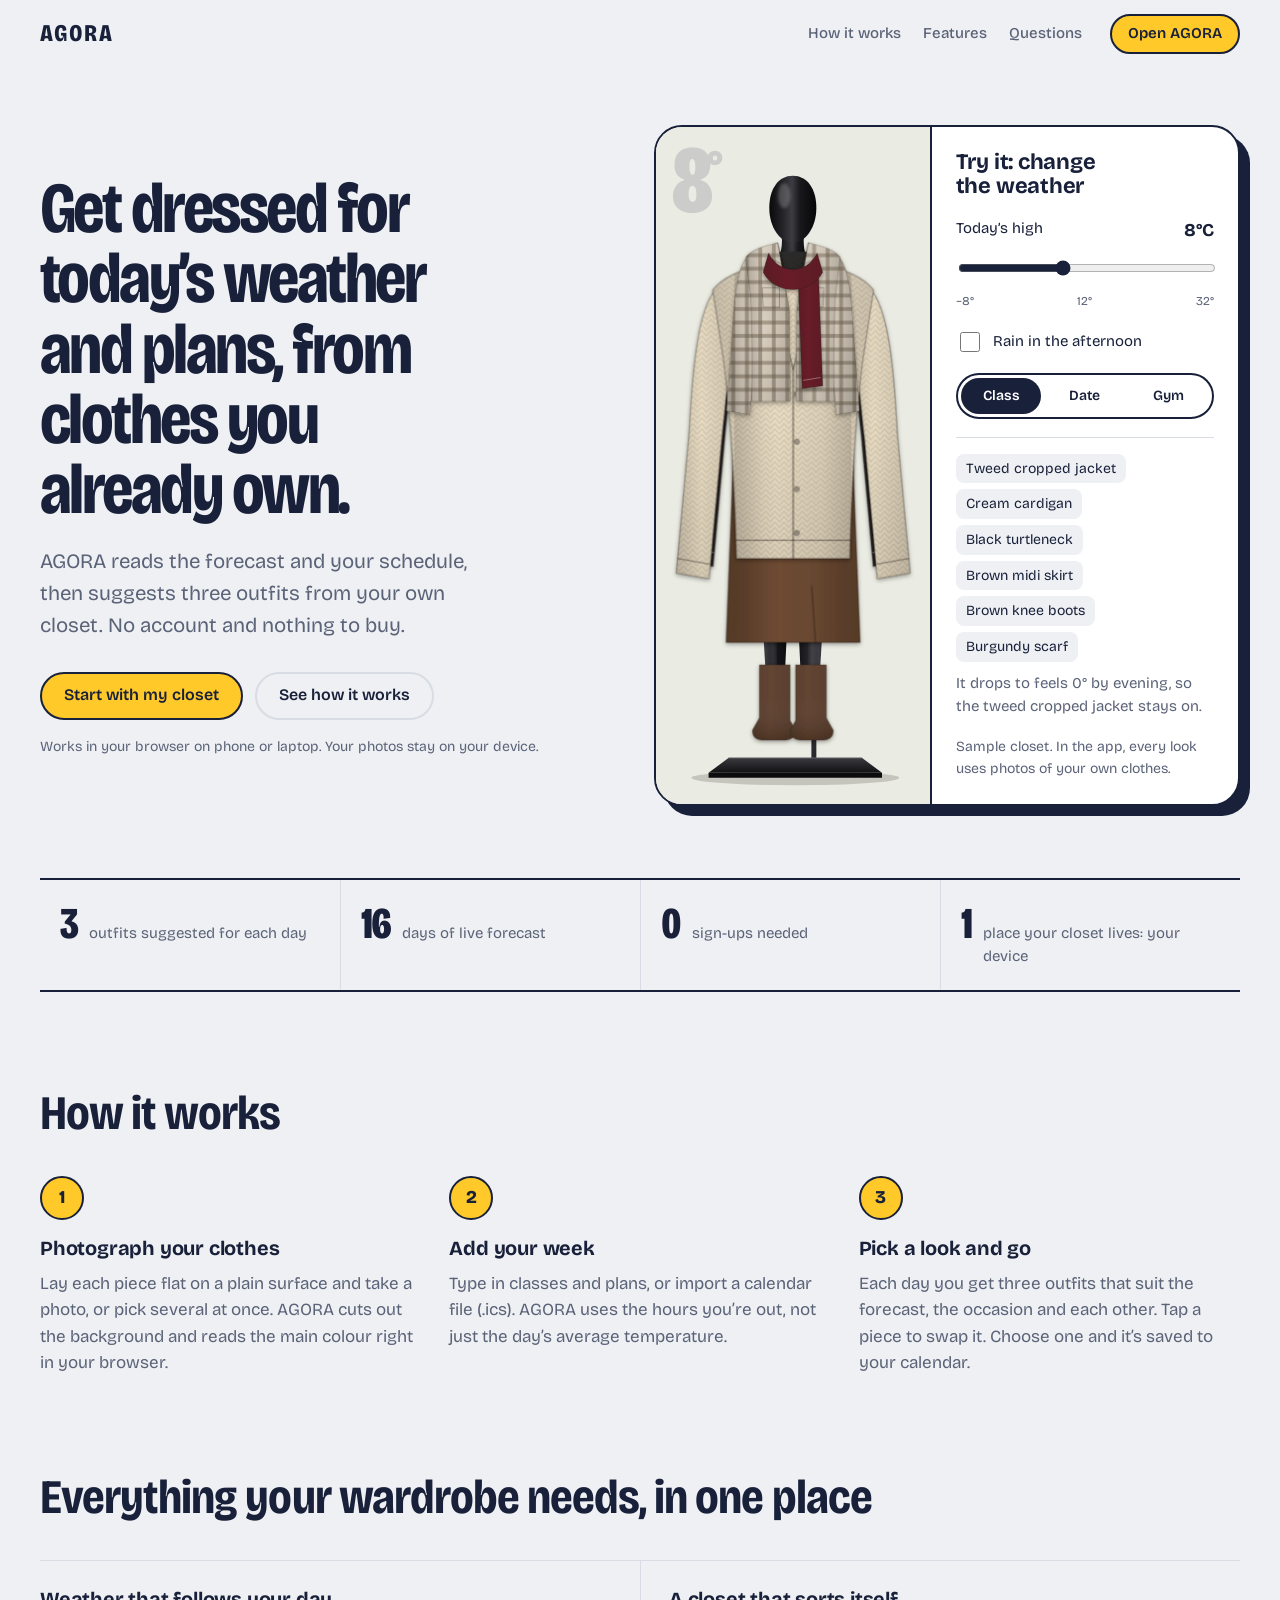
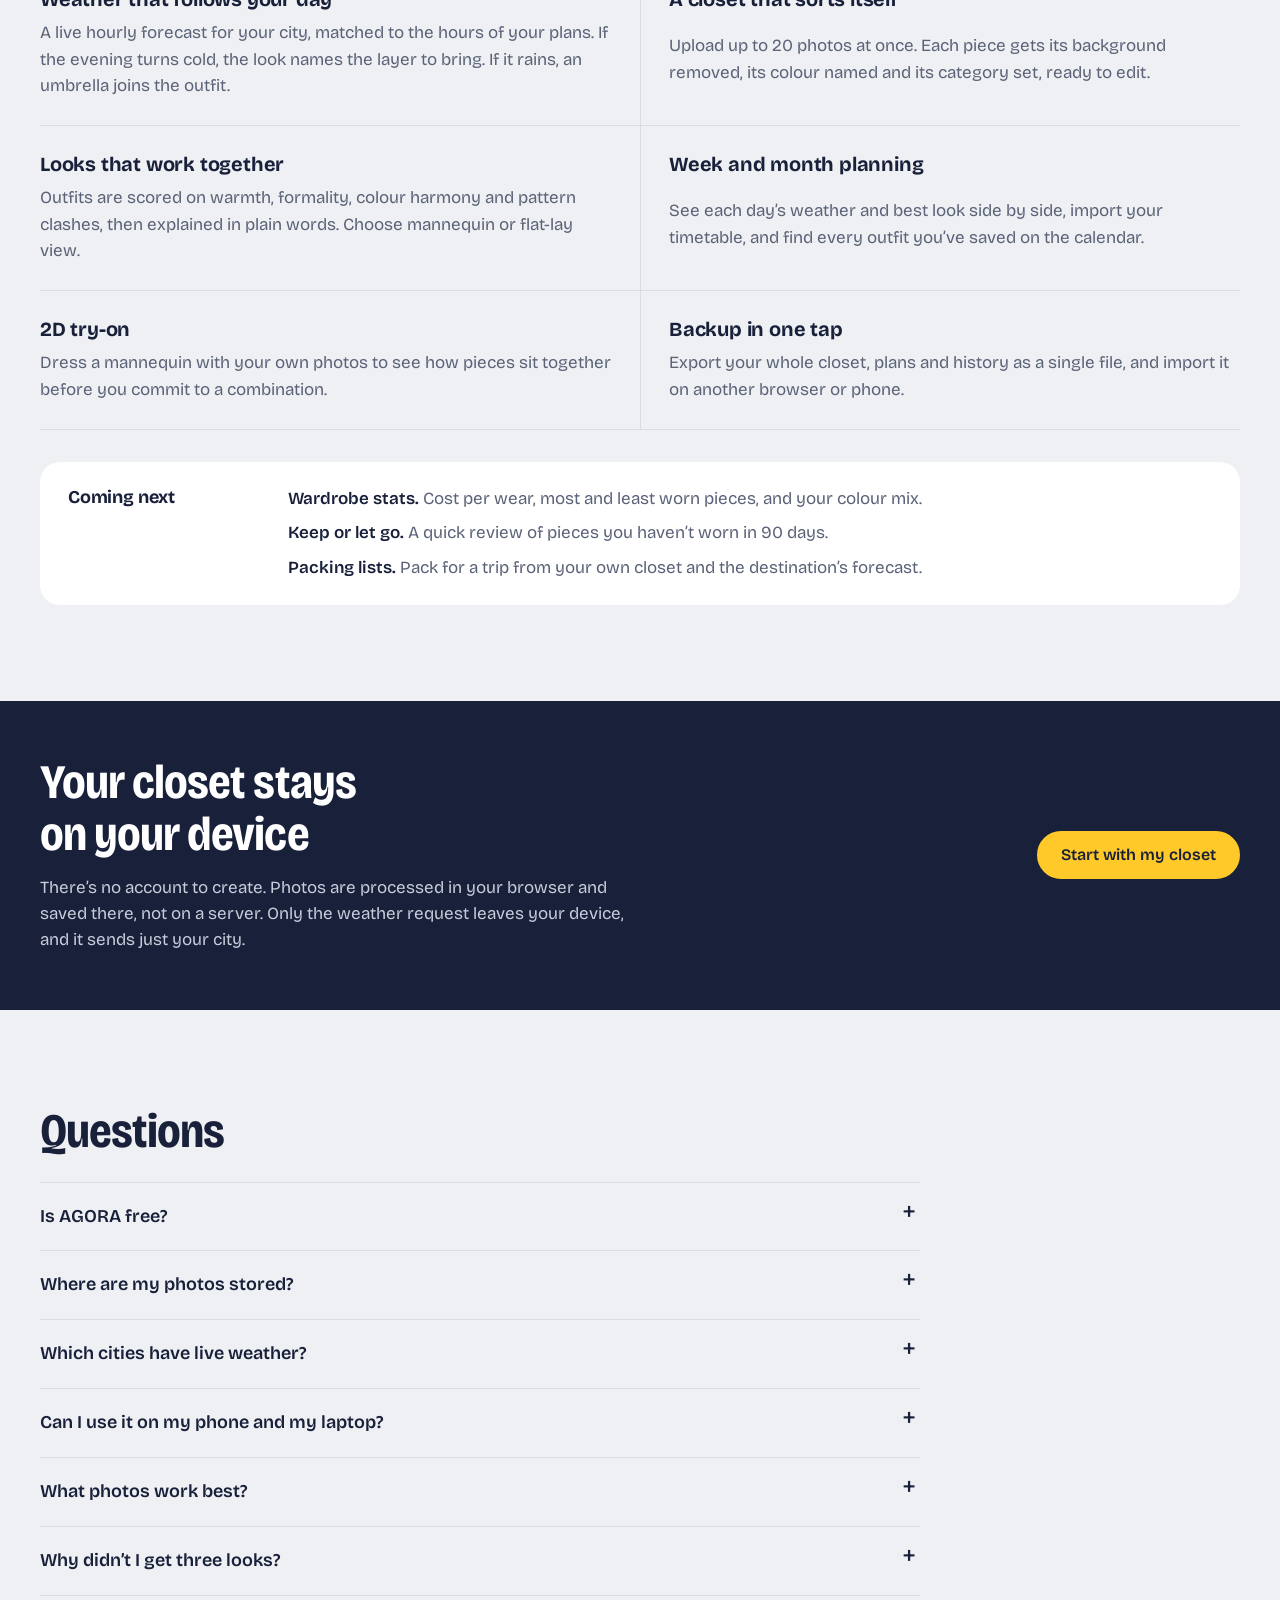
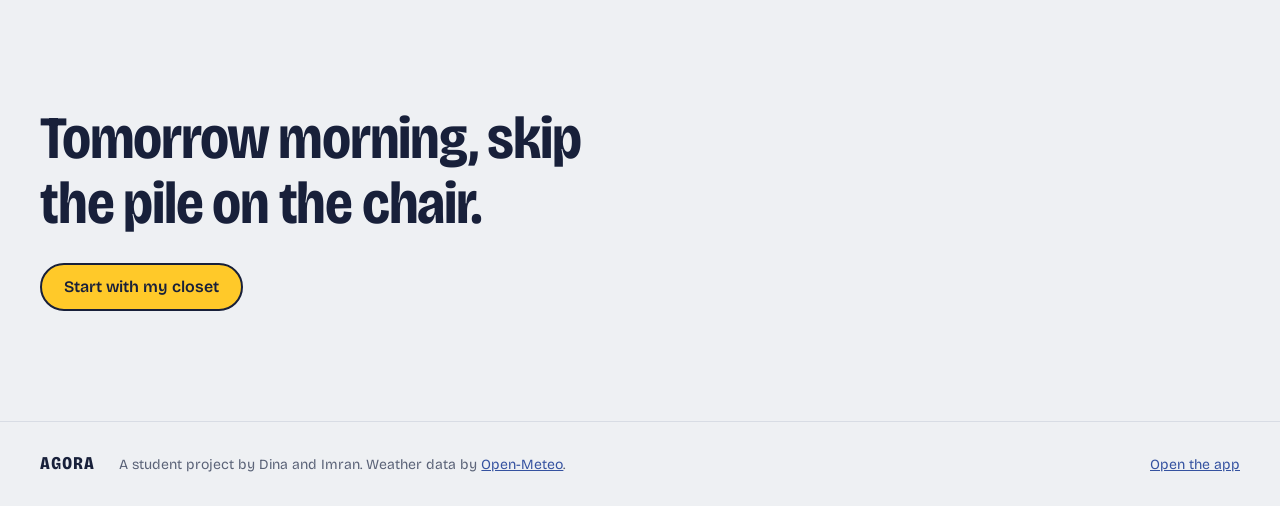
==== commit dc288be6: "Landing page with live outfit demo, new app theme (cloud/indigo/raincoat yellow, Bricolage Grotesque" ====
--- a/index.html
+++ b/index.html
@@ -3,16 +3,179 @@
 <head>
 <meta charset="utf-8">
 <meta name="viewport" content="width=device-width,initial-scale=1,viewport-fit=cover">
-<title>AGORA</title>
-<meta name="description" content="AGORA: your wardrobe, today's weather and your schedule, turned into outfit suggestions.">
-<meta name="theme-color" content="#F2EBE0">
+<title>AGORA: outfits for your weather and your week</title>
+<meta name="description" content="AGORA reads the forecast and your schedule, then suggests outfits from clothes you already own. Free, no account, and your closet stays on your device.">
+<meta name="theme-color" content="#EEF0F3">
 <link rel="icon" href="favicon.svg" type="image/svg+xml">
 <link rel="preconnect" href="https://fonts.googleapis.com">
 <link rel="preconnect" href="https://fonts.gstatic.com" crossorigin>
-<link rel="stylesheet" href="https://fonts.googleapis.com/css2?family=Bodoni+Moda:ital,opsz,wght@0,6..96,400..700;1,6..96,400..600&family=Jost:wght@300..600&display=swap">
-<link rel="stylesheet" href="css/base.css">
-<link rel="stylesheet" href="css/features.css">
-<link rel="stylesheet" href="css/agora.css">
+<link rel="stylesheet" href="https://fonts.googleapis.com/css2?family=Bricolage+Grotesque:opsz,wdth,wght@12..96,75..100,300..800&display=swap">
+<link rel="stylesheet" href="css/landing.css">
+</head>
+<body>
+<a class="skip" href="#main">Skip to content</a>
+<header class="nav">
+    <a class="wordmark" href="./" aria-label="AGORA home">AGORA</a>
+    <nav aria-label="Page sections">
+        <a href="#how">How it works</a>
+        <a href="#features">Features</a>
+        <a href="#faq">Questions</a>
+    </nav>
+    <a class="btn btn-sun small" href="app.html">Open AGORA</a>
+</header>
+
+<main id="main">
+    <section class="hero" aria-labelledby="hero-title">
+        <div class="hero-copy">
+            <h1 id="hero-title">Get dressed for today’s weather and plans, from clothes you already own.</h1>
+            <p class="lede">AGORA reads the forecast and your schedule, then suggests three outfits from your own closet. No account and nothing to buy.</p>
+            <div class="cta-row">
+                <a class="btn btn-sun" href="app.html">Start with my closet</a>
+                <a class="btn btn-line" href="#how">See how it works</a>
+            </div>
+            <p class="fine">Works in your browser on phone or laptop. Your photos stay on your device.</p>
+        </div>
+
+        <div class="demo" id="demo" aria-labelledby="demo-title">
+            <div class="demo-stage">
+                <div class="demo-fig" id="demo-fig" aria-live="polite"></div>
+                <div class="demo-temp" aria-hidden="true"><span id="demo-temp-big">8</span><sup>°</sup></div>
+            </div>
+            <div class="demo-panel">
+                <h2 id="demo-title">Try it: change the weather</h2>
+                <label class="slider">
+                    <span>Today’s high <b id="demo-temp-label">8°C</b></span>
+                    <input type="range" id="demo-temp" min="-8" max="32" step="1" value="8" aria-describedby="demo-out">
+                    <span class="ticks" aria-hidden="true"><span>−8°</span><span>12°</span><span>32°</span></span>
+                </label>
+                <div class="demo-row">
+                    <label class="switch"><input type="checkbox" id="demo-rain"><span>Rain in the afternoon</span></label>
+                </div>
+                <div class="seg" role="radiogroup" aria-label="Occasion">
+                    <label><input type="radio" name="demo-occ" value="class" checked><span>Class</span></label>
+                    <label><input type="radio" name="demo-occ" value="date"><span>Date</span></label>
+                    <label><input type="radio" name="demo-occ" value="athletic"><span>Gym</span></label>
+                </div>
+                <div class="demo-out" id="demo-out"></div>
+                <p class="fine">Sample closet. In the app, every look uses photos of your own clothes.</p>
+            </div>
+        </div>
+    </section>
+
+    <section class="facts" aria-label="AGORA at a glance">
+        <p><b>3</b> outfits suggested for each day</p>
+        <p><b>16</b> days of live forecast</p>
+        <p><b>0</b> sign-ups needed</p>
+        <p><b>1</b> place your closet lives: your device</p>
+    </section>
+
+    <section class="how" id="how" aria-labelledby="how-title">
+        <h2 id="how-title">How it works</h2>
+        <ol class="steps">
+            <li>
+                <span class="step-n" aria-hidden="true">1</span>
+                <h3>Photograph your clothes</h3>
+                <p>Lay each piece flat on a plain surface and take a photo, or pick several at once. AGORA cuts out the background and reads the main colour right in your browser.</p>
+            </li>
+            <li>
+                <span class="step-n" aria-hidden="true">2</span>
+                <h3>Add your week</h3>
+                <p>Type in classes and plans, or import a calendar file (.ics). AGORA uses the hours you’re out, not just the day’s average temperature.</p>
+            </li>
+            <li>
+                <span class="step-n" aria-hidden="true">3</span>
+                <h3>Pick a look and go</h3>
+                <p>Each day you get three outfits that suit the forecast, the occasion and each other. Tap a piece to swap it. Choose one and it’s saved to your calendar.</p>
+            </li>
+        </ol>
+    </section>
+
+    <section class="features" id="features" aria-labelledby="features-title">
+        <h2 id="features-title">Everything your wardrobe needs, in one place</h2>
+        <div class="feat-list">
+            <article class="feat">
+                <h3>Weather that follows your day</h3>
+                <p>A live hourly forecast for your city, matched to the hours of your plans. If the evening turns cold, the look names the layer to bring. If it rains, an umbrella joins the outfit.</p>
+            </article>
+            <article class="feat">
+                <h3>A closet that sorts itself</h3>
+                <p>Upload up to 20 photos at once. Each piece gets its background removed, its colour named and its category set, ready to edit.</p>
+            </article>
+            <article class="feat">
+                <h3>Looks that work together</h3>
+                <p>Outfits are scored on warmth, formality, colour harmony and pattern clashes, then explained in plain words. Choose mannequin or flat-lay view.</p>
+            </article>
+            <article class="feat">
+                <h3>Week and month planning</h3>
+                <p>See each day’s weather and best look side by side, import your timetable, and find every outfit you’ve saved on the calendar.</p>
+            </article>
+            <article class="feat">
+                <h3>2D try-on</h3>
+                <p>Dress a mannequin with your own photos to see how pieces sit together before you commit to a combination.</p>
+            </article>
+            <article class="feat">
+                <h3>Backup in one tap</h3>
+                <p>Export your whole closet, plans and history as a single file, and import it on another browser or phone.</p>
+            </article>
+        </div>
+        <div class="soon" aria-labelledby="soon-title">
+            <h3 id="soon-title">Coming next</h3>
+            <ul>
+                <li><b>Wardrobe stats.</b> Cost per wear, most and least worn pieces, and your colour mix.</li>
+                <li><b>Keep or let go.</b> A quick review of pieces you haven’t worn in 90 days.</li>
+                <li><b>Packing lists.</b> Pack for a trip from your own closet and the destination’s forecast.</li>
+            </ul>
+        </div>
+    </section>
+
+    <section class="private" aria-labelledby="private-title">
+        <div>
+            <h2 id="private-title">Your closet stays on your device</h2>
+            <p>There’s no account to create. Photos are processed in your browser and saved there, not on a server. Only the weather request leaves your device, and it sends just your city.</p>
+        </div>
+        <a class="btn btn-sun" href="app.html">Start with my closet</a>
+    </section>
+
+    <section class="faq" id="faq" aria-labelledby="faq-title">
+        <h2 id="faq-title">Questions</h2>
+        <details>
+            <summary>Is AGORA free?</summary>
+            <p>Yes. AGORA is a student project. There’s no account, subscription or payment.</p>
+        </details>
+        <details>
+            <summary>Where are my photos stored?</summary>
+            <p>In your browser’s storage on the device you’re using. Clearing your browser data deletes them, so export a backup from your profile first.</p>
+        </details>
+        <details>
+            <summary>Which cities have live weather?</summary>
+            <p>Ansan, Suwon, Seoul, Icheon, Paju, Yangpyeong and Dongducheon. Forecasts come from Open-Meteo and cover 16 days. If the forecast can’t be reached, AGORA uses an estimate from Gyeonggi climate data and tells you so.</p>
+        </details>
+        <details>
+            <summary>Can I use it on my phone and my laptop?</summary>
+            <p>Yes, in any modern browser. Your closet doesn’t sync between devices yet: export a backup on one and import it on the other.</p>
+        </details>
+        <details>
+            <summary>What photos work best?</summary>
+            <p>One piece per photo, laid flat on a plain, contrasting surface, with the whole garment in frame. Daylight helps AGORA read the colour correctly.</p>
+        </details>
+        <details>
+            <summary>Why didn’t I get three looks?</summary>
+            <p>AGORA only suggests outfits it can build from your closet. Add at least a top, a bottom or a dress, and shoes. More pieces give more and better combinations.</p>
+        </details>
+    </section>
+
+    <section class="final" aria-labelledby="final-title">
+        <h2 id="final-title">Tomorrow morning, skip the pile on the chair.</h2>
+        <a class="btn btn-sun" href="app.html">Start with my closet</a>
+    </section>
+</main>
+
+<footer class="foot">
+    <span class="wordmark">AGORA</span>
+    <p>A student project by Dina and Imran. Weather data by <a href="https://open-meteo.com/" target="_blank" rel="noopener">Open-Meteo</a>.</p>
+    <a href="app.html">Open the app</a>
+</footer>
+
 <script src="js/config.js" defer></script>
 <script src="js/core/utils.js" defer></script>
 <script src="js/engine/weather.js" defer></script>
@@ -22,154 +185,6 @@
 <script src="js/data/db.js" defer></script>
 <script src="js/engine/score.js" defer></script>
 <script src="js/app/state.js" defer></script>
-<script src="js/data/local-profile.js" defer></script>
-<script src="js/views/today.js" defer></script>
-<script src="js/views/tryon.js" defer></script>
-<script src="js/views/closet.js" defer></script>
-<script src="js/views/plan.js" defer></script>
-<script src="js/views/insights.js" defer></script>
-<script src="js/cloud/supabase.js" defer></script>
-<script src="js/main.js" defer></script>
-</head>
-<body>
-
-<header class="top">
-    <div class="topbar">
-        <div class="brand"><b>AGORA</b><span>AI-Guided Outfit Recommendation Assistant</span></div>
-        <nav class="tabs" aria-label="Sections">
-            <a href="#today" data-v="today"><svg class="ti" viewBox="0 0 24 24" fill="none" stroke="currentColor" stroke-width="1.6" aria-hidden="true"><circle cx="12" cy="12" r="4"/><path d="M12 2v2M12 20v2M4.9 4.9l1.4 1.4M17.7 17.7l1.4 1.4M2 12h2M20 12h2M4.9 19.1l1.4-1.4M17.7 6.3l1.4-1.4"/></svg><span>Today</span></a>
-            <a href="#closet" data-v="closet"><svg class="ti" viewBox="0 0 24 24" fill="none" stroke="currentColor" stroke-width="1.6" aria-hidden="true"><path d="M12 6a2 2 0 1 1 2-2"/><path d="M12 6v1.5L3 15a1.5 1.5 0 0 0 1 2.6h16a1.5 1.5 0 0 0 1-2.6l-9-7.5"/></svg><span>Closet</span></a>
-            <a href="#week" data-v="week"><svg class="ti" viewBox="0 0 24 24" fill="none" stroke="currentColor" stroke-width="1.6" aria-hidden="true"><rect x="3" y="5" width="18" height="16" rx="2"/><path d="M3 10h18M8 3v4M16 3v4M7 14h3M7 17h6"/></svg><span>Week</span></a>
-            <a href="#calendar" data-v="calendar"><svg class="ti" viewBox="0 0 24 24" fill="none" stroke="currentColor" stroke-width="1.6" aria-hidden="true"><rect x="3" y="5" width="18" height="16" rx="2"/><path d="M3 10h18M8 3v4M16 3v4"/><path d="M7.5 14h.01M12 14h.01M16.5 14h.01M7.5 17.5h.01M12 17.5h.01"/></svg><span>Calendar</span></a>
-            <a href="#tryon" data-v="tryon"><svg class="ti" viewBox="0 0 24 24" fill="none" stroke="currentColor" stroke-width="1.6" aria-hidden="true"><circle cx="12" cy="4.5" r="2"/><path d="M8 9.5 12 8l4 1.5-1 6h-6zM10 15.5 9.5 22M14 15.5l.5 6.5"/></svg><span><span class="tl-2d">2D </span>Try-On</span></a>
-        </nav>
-        <button class="userchip" id="userchip" aria-label="Account"><span class="avatar" id="uav">A</span><span id="uname">Account</span></button>
-    </div>
-</header>
-<div id="bannerslot"></div>
-
-<main>
-    <section id="v-today">
-        <div class="today">
-            <div class="rail">
-                <div class="card" id="wxcard"></div>
-                <div class="card sched" id="schedcard"></div>
-                <div class="card picker" id="pickcard"></div>
-            </div>
-            <div class="lookscol">
-                <div class="mctx" id="mctx"></div>
-                <div class="lookshead" id="lookshead"></div>
-                <div class="looks" id="looks"></div>
-            </div>
-        </div>
-    </section>
-
-    <section id="v-closet" hidden>
-        <div class="pagehead">
-            <div><div class="eyebrow">Your closet</div><h1 id="closettitle">Everything you own, saved</h1><p>Photograph each piece flat, on a plain background. AGORA reads its colour and saves it to your wardrobe on this device.</p></div>
-            <div class="actions"><button class="btn terra" id="addbtn">+ Add clothing</button></div>
-        </div>
-        <div class="closetbar chips" id="closetfilter"></div>
-        <div id="closetgrid"></div>
-    </section>
-
-    <section id="v-week" hidden>
-        <div class="pagehead">
-            <div><div class="eyebrow">Weekly planning</div><h1>Your week, <em>dressed</em></h1><p>Add plans or import a calendar file (.ics). Each day's suggested look uses only clothes from your closet and that day's schedule.</p></div>
-            <div class="actions"><label class="btn ghost" for="icsfile">Import .ics</label><input type="file" id="icsfile" accept=".ics,text/calendar" class="vh"></div>
-        </div>
-        <form class="card form-row" id="evform" style="margin-bottom:16px">
-            <label class="field" style="flex:2 1 180px">What
-                <input id="evtitle" placeholder="e.g. Statistics lecture" required maxlength="60"></label>
-            <label class="field" style="flex:1 1 130px">Day<select id="evday"></select></label>
-            <label class="field" style="flex:0 1 100px">From<input id="evstart" type="time" value="09:00" required></label>
-            <label class="field" style="flex:0 1 100px">Until<input id="evend" type="time" value="11:00" required></label>
-            <label class="field" style="flex:1 1 150px">Occasion<select id="evocc"></select></label>
-            <button class="btn" type="submit">Add plan</button>
-        </form>
-        <div class="week" id="weekgrid"></div>
-    </section>
-
-    <section id="v-calendar" hidden>
-        <div class="pagehead">
-            <div><div class="eyebrow">Your schedule</div><h1>Your <em>calendar</em></h1><p>See your plans by month. Add or edit plans from the Week page.</p></div>
-        </div>
-        <div class="card">
-            <div class="calendar-head">
-                <button class="btn ghost small" id="cal-prev" type="button" aria-label="Previous month">←</button>
-                <h2 id="cal-title">Month</h2>
-                <button class="btn ghost small" id="cal-next" type="button" aria-label="Next month">→</button>
-            </div>
-            <div id="calendar-grid" class="calendar-grid"></div>
-        </div>
-        <div class="card" style="margin-top:16px">
-            <div class="calendar-head"><h2 id="cal-day-title">Selected day</h2><button class="btn terra small" id="cal-open-today" type="button">View outfit</button></div>
-            <div id="cal-events"></div>
-        </div>
-    </section>
-
-    <section id="v-tryon" hidden>
-        <div class="pagehead">
-            <div><div class="eyebrow">Wardrobe preview</div><h1>2D <em>Try-On</em></h1><p>Choose your own clothes and preview them on a front-facing 2D mannequin.</p></div>
-        </div>
-        <section class="ai-model-lab" aria-labelledby="ai-model-title" hidden>
-            <div>
-                <div class="eyebrow">Stage 2 · external AI workflow</div>
-                <h2 id="ai-model-title">Your AI-generated model</h2>
-                <p>Save one full-body base model image, then select clothes from your closet and ask Gemini to create an edited outfit image while keeping the same model as consistent as possible.</p>
-                <div class="ai-model-prompt" id="ai-model-prompt">Create a realistic, full-body fashion model standing straight and facing forward, wearing a plain fitted neutral outfit, arms slightly away from the torso, full body visible from head to feet, simple light background, natural proportions, no text, no accessories. Use the person's preferred presentation. This is a visual reference, not an exact body scan.</div>
-                <p class="tryon-note">Workflow C: the base model is reused for every outfit edit. Gemini receives the saved model image and the selected clothing photos for each generation. Image generation is a paid API feature; the text prompt helper below is optional.</p>
-                <label class="tryon-note" style="display:flex;gap:8px;align-items:flex-start;margin:10px 0"><input type="checkbox" id="ai-model-consent" style="margin-top:2px"> I agree to send my model preference, saved model image and selected clothing photos to Google Gemini for image generation and editing. My body measurements are not sent.</label>
-                <div class="ai-model-actions">
-                    <button class="btn terra small" type="button" id="ai-model-generate-image">Generate base model with Gemini</button>
-                    <button class="btn ghost small" type="button" id="ai-model-generate-prompt">Generate prompt with Gemini</button>
-                    <button class="btn ghost small" type="button" id="ai-model-copy-prompt">Copy prompt</button>
-                    <button class="btn terra small" type="button" id="ai-model-upload">Upload generated image</button>
-                    <button class="btn ghost small" type="button" id="ai-model-remove" hidden>Remove image</button>
-                    <input id="ai-model-file" type="file" accept="image/png,image/jpeg,image/webp" hidden>
-                </div>
-                <p class="tryon-note" id="ai-model-status" role="status" aria-live="polite">Upload your base model image once. To enable AI outfit editing, add a Gemini API key as a Supabase secret and deploy the gemini-virtual-tryon Edge Function. Gemini image generation requires billing.</p>
-                <p class="tryon-note">Do not upload someone else's photo without permission. Your uploaded model image is saved with your AGORA account when cloud sync is available.</p>
-            </div>
-            <div class="ai-model-preview" id="ai-model-preview">No AI model image uploaded yet</div>
-            <div class="ai-tryon-controls">
-                <button class="btn terra small" type="button" id="ai-tryon-generate">Generate AI outfit image</button>
-                <p class="tryon-note" id="ai-tryon-status" role="status" aria-live="polite">Upload a base model image and select at least one clothing item to begin.</p>
-                <div id="ai-tryon-result" class="ai-tryon-result">Your generated outfit image will appear here.</div>
-            </div>
-        </section>
-        <div class="tryon-layout">
-            <div class="tryon-picker">
-                <h2>Your uploaded clothes</h2>
-                <p class="tryon-note">Choose one item for each clothing area. Only your uploaded photos are used.</p>
-                <div id="tryon-items"></div>
-            </div>
-            <div class="tryon-board-wrap">
-                <div class="tryon-board-head"><h2>Mannequin preview</h2><button class="btn ghost small" id="tryon-clear" type="button">Clear selection</button></div>
-                <div id="tryon-preview" class="tryon-board">
-                    <svg class="tryon-man-body" viewBox="0 0 400 560" role="img" aria-label="Front-facing 2D mannequin">
-                        <defs><linearGradient id="skin" x1="0" x2="1"><stop offset="0" stop-color="#c9b9a8"/><stop offset=".5" stop-color="#e3d5c7"/><stop offset="1" stop-color="#bca995"/></linearGradient></defs>
-                        <ellipse cx="200" cy="66" rx="35" ry="43" fill="url(#skin)"/>
-                        <path d="M185 104 L185 128 Q200 140 215 128 L215 104" fill="url(#skin)"/>
-                        <path d="M151 132 Q172 119 200 120 Q228 119 249 132 L278 155 L258 248 L246 267 L154 267 L142 248 L122 155 Z" fill="url(#skin)"/>
-                        <path d="M125 151 Q105 157 98 183 L75 304 Q72 320 85 325 Q98 329 103 312 L137 215 Z" fill="url(#skin)"/>
-                        <path d="M275 151 Q295 157 302 183 L325 304 Q328 320 315 325 Q302 329 297 312 L263 215 Z" fill="url(#skin)"/>
-                        <path d="M154 258 L246 258 L239 390 L226 507 Q224 520 210 520 L195 520 Q184 518 185 505 L180 390 Z" fill="url(#skin)"/>
-                        <path d="M246 258 L180 258 L174 390 L161 505 Q159 520 173 520 L188 520 Q199 518 198 505 L220 390 Z" fill="url(#skin)" opacity="0"/>
-                        <path d="M154 258 L198 258 L194 392 L185 510 Q184 523 170 523 L157 523 Q145 520 149 506 L162 390 Z" fill="url(#skin)"/>
-                        <path d="M202 258 L246 258 L238 390 L251 506 Q255 520 243 523 L230 523 Q216 523 215 510 L206 392 Z" fill="url(#skin)"/>
-                        <path d="M151 522 Q170 531 190 523 L188 540 Q170 548 143 540 Q137 534 151 522 Z" fill="#8c8177"/>
-                        <path d="M210 523 Q230 531 249 522 L257 540 Q230 548 212 540 Z" fill="#8c8177"/>
-                    </svg>
-                    <p class="tryon-board-empty">Select clothes from the list to dress the mannequin.</p>
-                </div>
-                <p class="tryon-note">This is a 2D visual preview using your clothing photos. It does not calculate exact body fit or garment size.</p>
-            </div>
-        </div>
-    </section>
-</main>
-<div id="overlay"></div>
-<div id="toastslot"></div>
-
+<script src="js/landing.js" defer></script>
 </body>
 </html>
--- a/css/landing.css
+++ b/css/landing.css
@@ -0,0 +1,146 @@
+/* AGORA landing page. Tokens match css/agora.css (app theme). */
+:root{
+    --cloud:#EEF0F3; --white:#FFFFFF; --ink:#18203A; --slate:#5B6378; --line:#D8DCE4;
+    --sun:#FFC929; --sun-soft:#FFF1BF; --denim:#3552A0; --frost:#DCE6F7;
+    --f:"Bricolage Grotesque",ui-sans-serif,system-ui,-apple-system,"Segoe UI",sans-serif;
+    --demo-warmth:.4;
+    color-scheme:light;
+}
+*{box-sizing:border-box}
+html{scroll-behavior:smooth}
+@media (prefers-reduced-motion:reduce){html{scroll-behavior:auto}}
+body{margin:0;background:var(--cloud);color:var(--ink);font-family:var(--f);font-size:17px;line-height:1.55;font-optical-sizing:auto;-webkit-font-smoothing:antialiased}
+a{color:var(--denim)}
+:focus-visible{outline:3px solid var(--denim);outline-offset:3px;border-radius:6px}
+.skip{position:absolute;left:-999px;top:8px;background:var(--ink);color:var(--white);padding:8px 14px;border-radius:8px;z-index:50}
+.skip:focus{left:8px}
+h1,h2,h3{margin:0;font-weight:700;letter-spacing:-.02em;line-height:1.08;text-wrap:balance}
+h2{font-size:clamp(30px,4.2vw,48px);font-variation-settings:"wdth" 85}
+h3{font-size:20px;letter-spacing:-.01em;line-height:1.25}
+p{margin:0}
+
+/* buttons */
+.btn{display:inline-flex;align-items:center;justify-content:center;gap:8px;min-height:48px;padding:0 22px;border-radius:999px;font-weight:600;font-size:16px;text-decoration:none;border:2px solid transparent;transition:transform .15s ease,background-color .15s ease}
+.btn.small{min-height:40px;padding:0 16px;font-size:15px}
+.btn-sun{background:var(--sun);color:var(--ink);border-color:var(--ink)}
+.btn-sun:hover{transform:translateY(-1px);background:#FFD54F}
+.btn-line{background:transparent;color:var(--ink);border-color:var(--line)}
+.btn-line:hover{border-color:var(--ink)}
+@media (prefers-reduced-motion:reduce){.btn{transition:none}.btn-sun:hover{transform:none}}
+
+/* nav */
+.nav{position:sticky;top:0;z-index:20;display:flex;align-items:center;gap:28px;padding:14px max(20px,calc((100vw - 1200px)/2));background:color-mix(in srgb,var(--cloud) 88%,transparent);backdrop-filter:blur(10px);border-bottom:1px solid transparent}
+.wordmark{font-weight:800;font-size:24px;letter-spacing:.06em;color:var(--ink);text-decoration:none;font-variation-settings:"wdth" 80}
+.nav nav{display:flex;gap:22px;margin-left:auto}
+.nav nav a{color:var(--slate);text-decoration:none;font-size:15px;font-weight:500}
+.nav nav a:hover{color:var(--ink)}
+
+main>section{padding:0 max(20px,calc((100vw - 1200px)/2))}
+
+/* hero */
+.hero{display:grid;grid-template-columns:minmax(0,1fr) minmax(0,1.05fr);gap:56px;align-items:center;padding-top:56px!important;padding-bottom:72px!important}
+.hero h1{font-size:clamp(40px,5.6vw,72px);font-variation-settings:"wdth" 82;letter-spacing:-.035em;line-height:.98;max-width:13ch}
+.lede{font-size:clamp(18px,1.6vw,21px);color:var(--slate);margin-top:22px;max-width:34ch}
+.cta-row{display:flex;gap:12px;flex-wrap:wrap;margin-top:30px}
+.fine{font-size:14px;color:var(--slate);margin-top:16px}
+
+/* demo: the one bold moment */
+.demo{display:grid;grid-template-columns:minmax(0,.9fr) minmax(0,1fr);background:var(--white);border:2px solid var(--ink);border-radius:28px;overflow:hidden;box-shadow:10px 10px 0 var(--ink)}
+.demo-stage{position:relative;min-height:440px;background:color-mix(in oklab,var(--frost),var(--sun-soft) calc(var(--demo-warmth)*100%));transition:background-color .4s ease;border-right:2px solid var(--ink)}
+.demo-fig{position:absolute;inset:18px 8px 0}
+.demo-fig svg{width:100%;height:100%}
+.demo-temp{position:absolute;left:16px;top:6px;font-size:96px;font-weight:800;letter-spacing:-.06em;line-height:1;font-variation-settings:"wdth" 75;color:var(--ink);opacity:.14;pointer-events:none}
+.demo-temp sup{font-size:.5em;vertical-align:.6em}
+.demo-panel{padding:24px;display:flex;flex-direction:column;gap:18px}
+.demo-panel h2{font-size:22px;font-variation-settings:normal;letter-spacing:-.01em}
+.slider{display:grid;gap:8px;font-size:15px}
+.slider>span:first-child{display:flex;justify-content:space-between}
+.slider b{font-size:18px}
+.slider input{width:100%;accent-color:var(--ink);height:28px}
+.ticks{display:flex;justify-content:space-between;font-size:12px;color:var(--slate)}
+.switch{display:flex;align-items:center;gap:10px;font-size:15px;cursor:pointer}
+.switch input{width:20px;height:20px;accent-color:var(--denim)}
+.seg{display:grid;grid-template-columns:repeat(3,1fr);border:2px solid var(--ink);border-radius:999px;padding:3px;gap:3px}
+.seg label{position:relative}
+.seg input{position:absolute;opacity:0;inset:0;margin:0;cursor:pointer}
+.seg span{display:block;text-align:center;padding:7px 4px;border-radius:999px;font-size:14px;font-weight:600}
+.seg input:checked+span{background:var(--ink);color:var(--white)}
+.seg input:focus-visible+span{outline:3px solid var(--denim);outline-offset:2px}
+.demo-out{min-height:118px;border-top:1px solid var(--line);padding-top:16px;display:grid;gap:10px;align-content:start}
+.demo-pieces{display:flex;flex-wrap:wrap;gap:6px}
+.demo-pieces span{background:var(--cloud);border-radius:8px;padding:4px 10px;font-size:14px}
+.demo-note{font-size:15px;color:var(--slate)}
+.demo .fine{margin-top:auto}
+
+/* facts */
+.facts{display:grid;grid-template-columns:repeat(4,1fr);gap:0;border-block:2px solid var(--ink);margin:0 max(20px,calc((100vw - 1200px)/2));padding:0!important}
+.facts p{padding:22px 20px;font-size:15px;color:var(--slate);border-left:1px solid var(--line);display:flex;align-items:baseline;gap:12px}
+.facts p:first-child{border-left:0}
+.facts b{font-size:44px;font-weight:800;color:var(--ink);letter-spacing:-.04em;line-height:1;font-variation-settings:"wdth" 75}
+
+/* how */
+.how{padding-top:96px!important}
+.steps{list-style:none;margin:36px 0 0;padding:0;display:grid;grid-template-columns:repeat(3,1fr);gap:28px;counter-reset:none}
+.steps li{display:grid;gap:10px;align-content:start}
+.step-n{width:44px;height:44px;border-radius:50%;background:var(--sun);border:2px solid var(--ink);display:grid;place-items:center;font-weight:800;font-size:18px;margin-bottom:6px}
+.steps p{color:var(--slate);max-width:36ch}
+
+/* features */
+.features{padding-top:96px!important}
+.feat-list{margin-top:36px;display:grid;grid-template-columns:repeat(2,1fr);border-top:1px solid var(--line)}
+.feat{padding:26px 28px 26px 0;border-bottom:1px solid var(--line);display:grid;gap:8px}
+.feat:nth-child(even){padding-left:28px;padding-right:0;border-left:1px solid var(--line)}
+.feat p{color:var(--slate);max-width:52ch}
+.soon{margin-top:32px;background:var(--white);border-radius:20px;padding:24px 28px;display:grid;grid-template-columns:200px 1fr;gap:20px}
+.soon h3{font-size:18px}
+.soon ul{margin:0;padding:0;list-style:none;display:grid;gap:8px;color:var(--slate)}
+.soon b{color:var(--ink);font-weight:600}
+
+/* privacy band */
+.private{margin-top:96px;background:var(--ink);color:var(--white);display:flex;align-items:center;justify-content:space-between;gap:32px;padding-top:56px!important;padding-bottom:56px!important}
+.private h2{max-width:16ch}
+.private p{color:#C7CCDA;margin-top:14px;max-width:56ch}
+.private .btn-sun{border-color:var(--sun);flex:none}
+
+/* faq */
+.faq{padding-top:96px!important}
+.faq>*{max-width:880px}
+.faq h2{margin-bottom:24px}
+.faq details{border-top:1px solid var(--line)}
+.faq details:last-of-type{border-bottom:1px solid var(--line)}
+.faq summary{cursor:pointer;list-style:none;padding:20px 40px 20px 0;font-weight:600;font-size:18px;position:relative}
+.faq summary::-webkit-details-marker{display:none}
+.faq summary::after{content:"+";position:absolute;right:4px;top:14px;font-size:28px;font-weight:400;line-height:1}
+.faq details[open] summary::after{content:"−"}
+.faq details p{padding:0 0 22px;color:var(--slate);max-width:62ch}
+
+/* final */
+.final{padding-top:110px!important;padding-bottom:110px!important;display:grid;justify-items:start;gap:28px}
+.final h2{font-size:clamp(34px,5vw,60px);max-width:18ch}
+
+.foot{display:flex;align-items:center;gap:24px;padding:28px max(20px,calc((100vw - 1200px)/2));border-top:1px solid var(--line);font-size:14px;color:var(--slate)}
+.foot .wordmark{font-size:18px}
+.foot p{margin-right:auto}
+
+@media (max-width:980px){
+    .hero{grid-template-columns:1fr;gap:40px;padding-top:32px!important}
+    .hero h1{max-width:16ch}
+    .facts{grid-template-columns:repeat(2,1fr)}
+    .facts p:nth-child(3){border-left:0}
+    .facts p:nth-child(n+3){border-top:1px solid var(--line)}
+}
+@media (max-width:720px){
+    body{font-size:16px}
+    .nav{gap:12px}
+    .nav nav{display:none}
+    .nav .btn{margin-left:auto}
+    .demo{grid-template-columns:1fr;box-shadow:6px 6px 0 var(--ink)}
+    .demo-stage{min-height:360px;border-right:0;border-bottom:2px solid var(--ink)}
+    .steps,.feat-list{grid-template-columns:1fr}
+    .feat,.feat:nth-child(even){padding:22px 0;border-left:0}
+    .soon{grid-template-columns:1fr;gap:12px}
+    .private{flex-direction:column;align-items:flex-start}
+    .facts p{flex-direction:column;gap:4px}
+    .foot{flex-wrap:wrap}
+    .how,.features,.faq{padding-top:72px!important}
+}
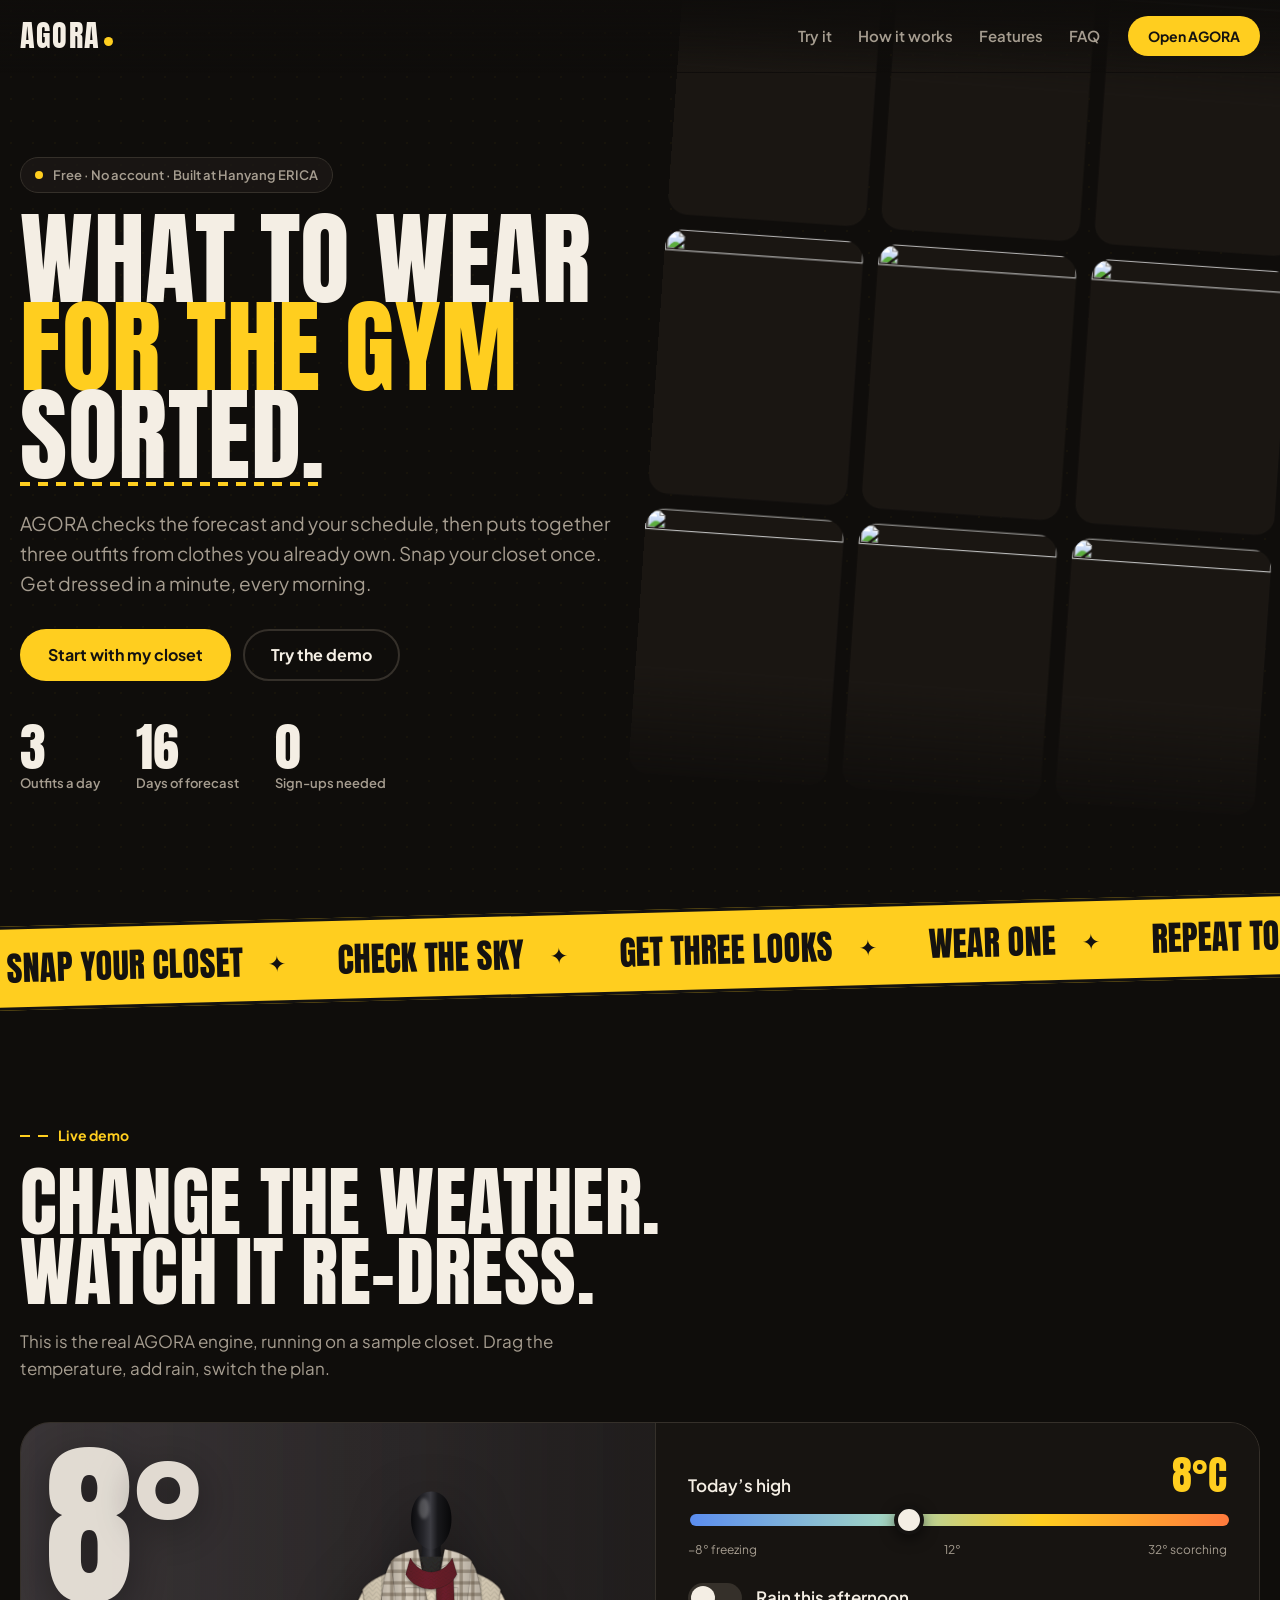
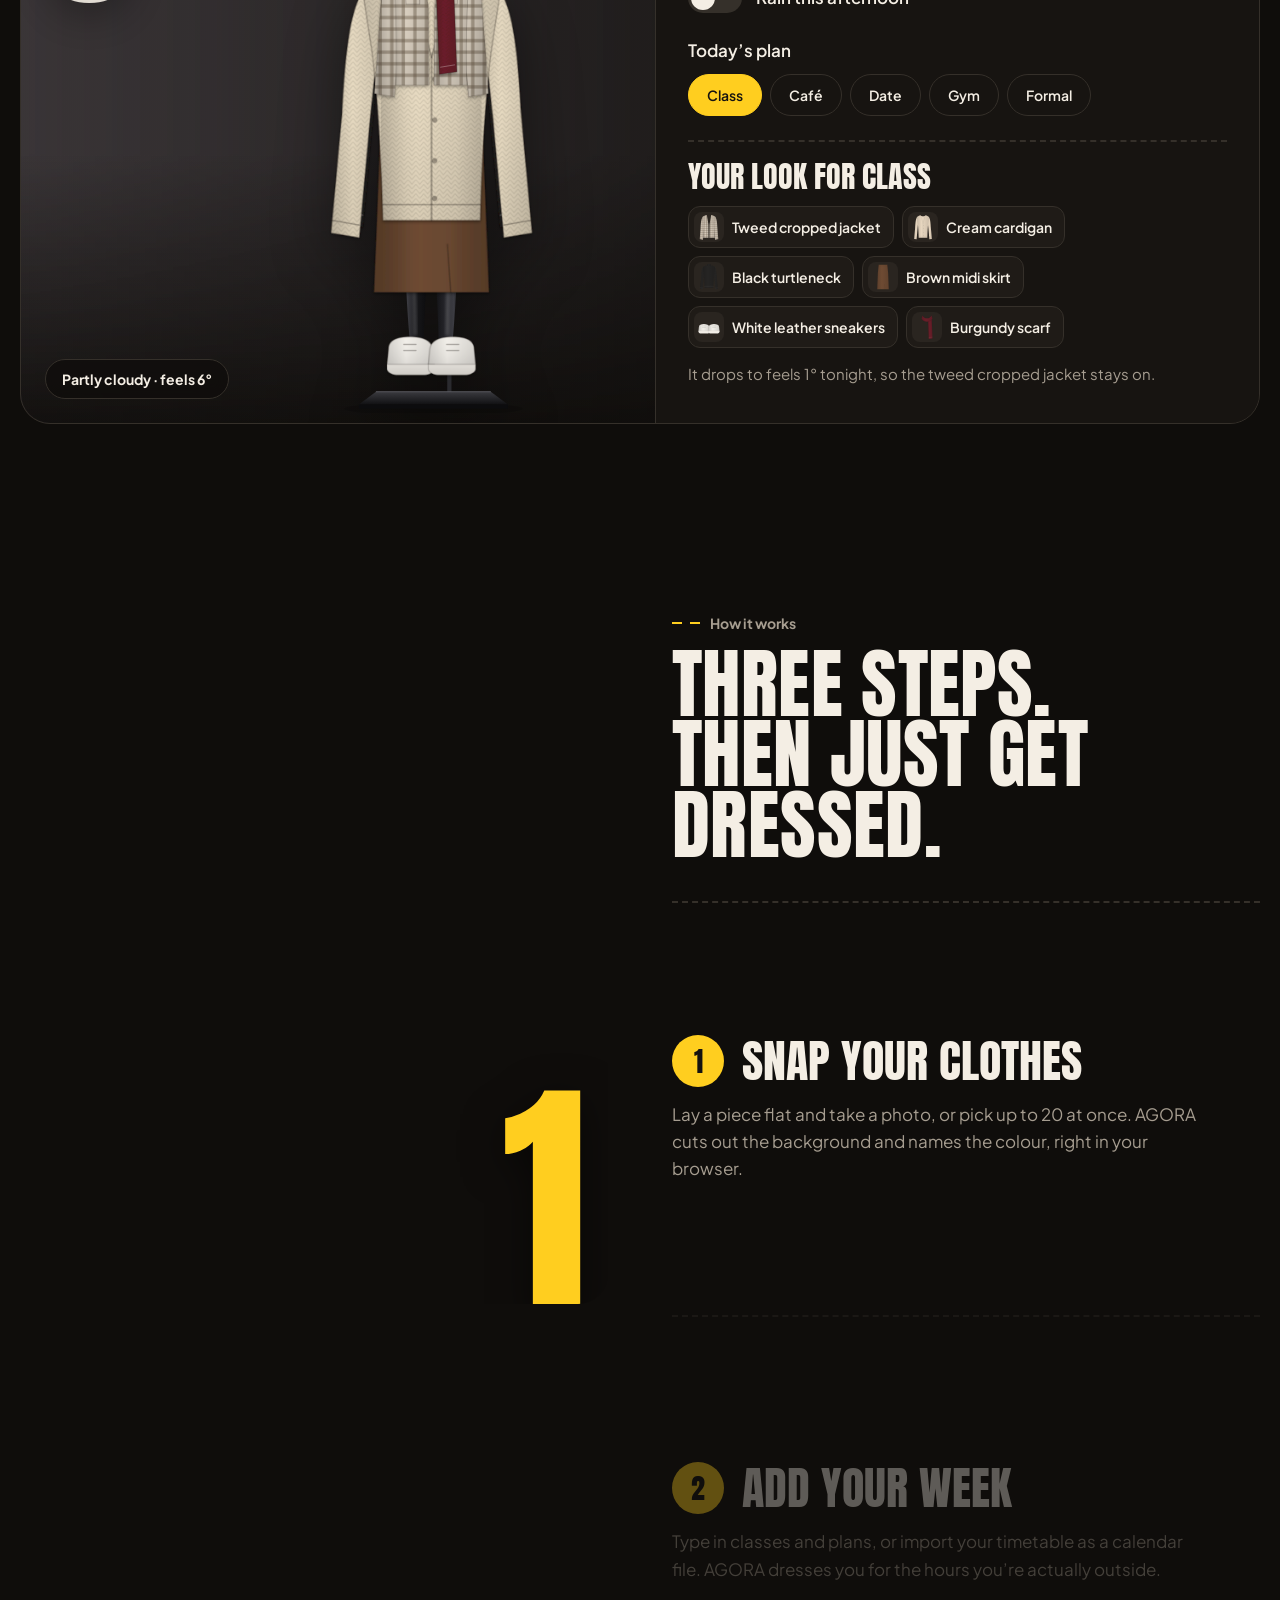
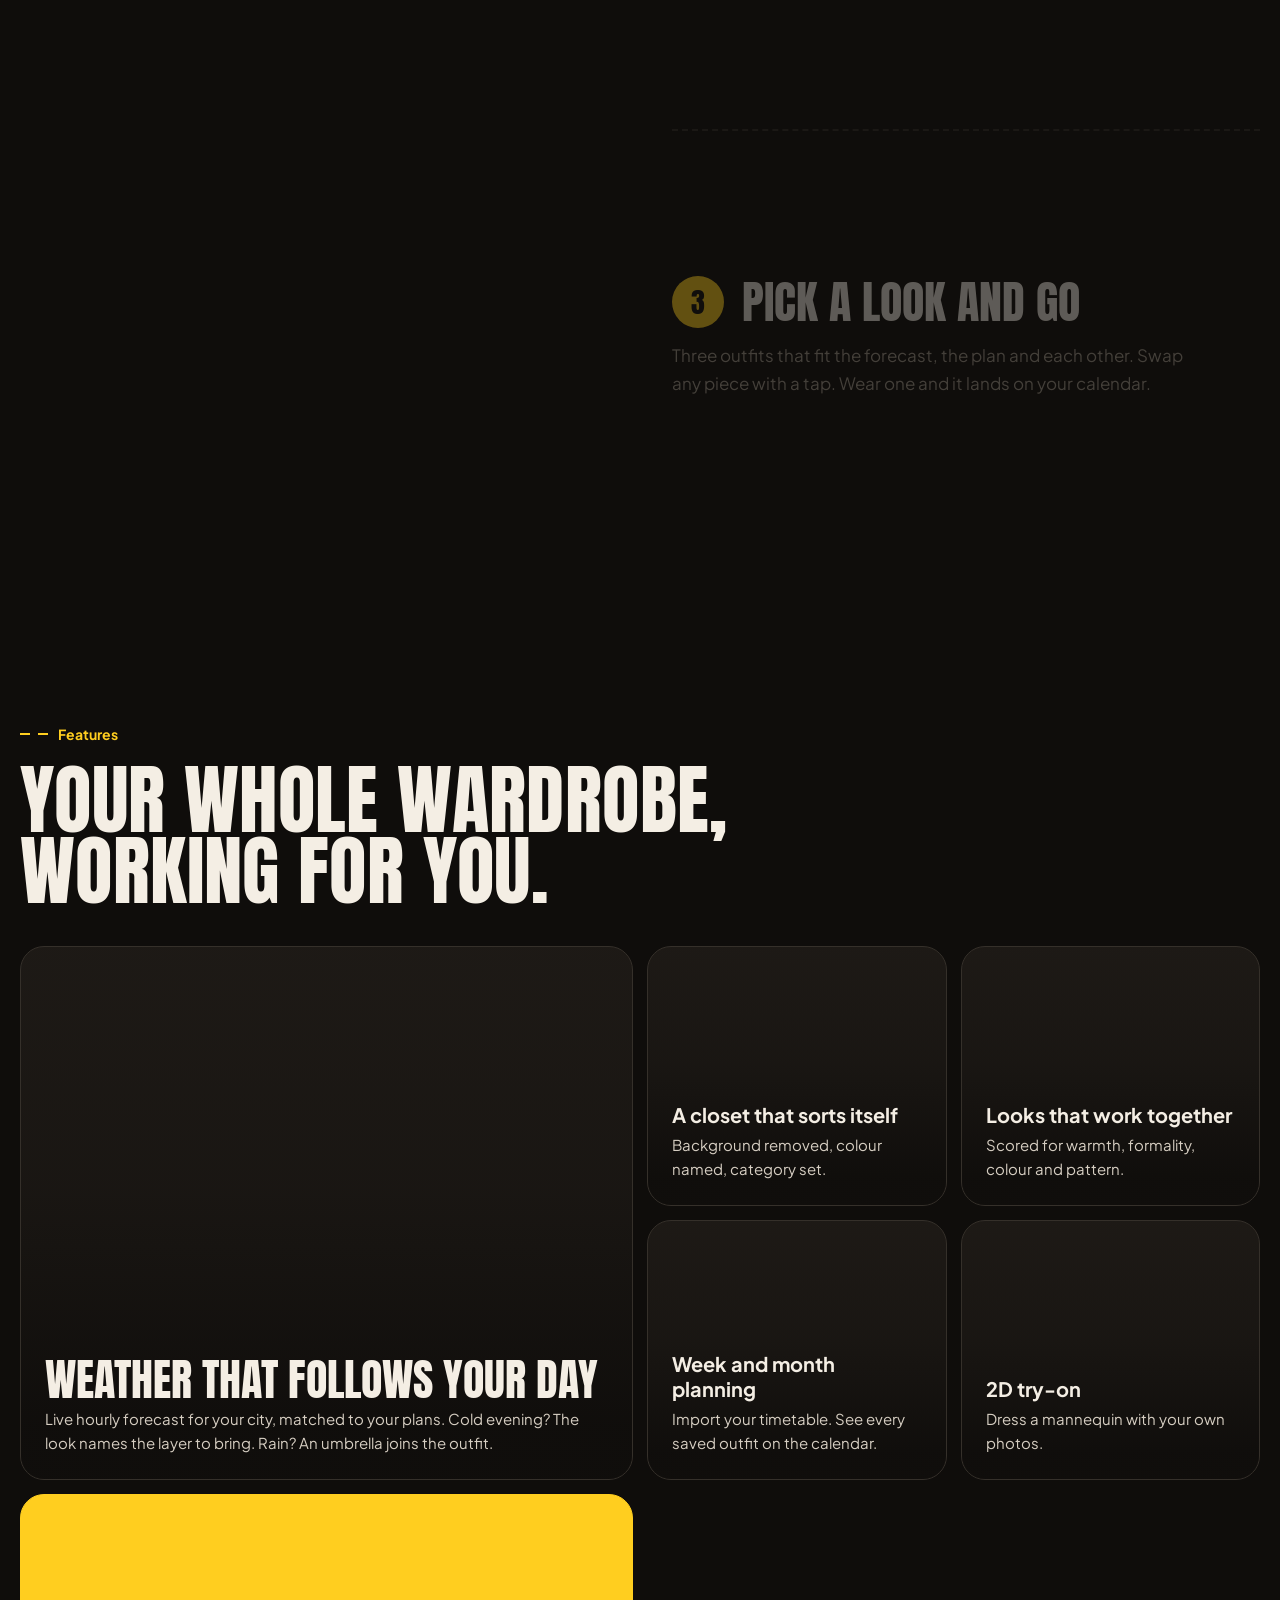
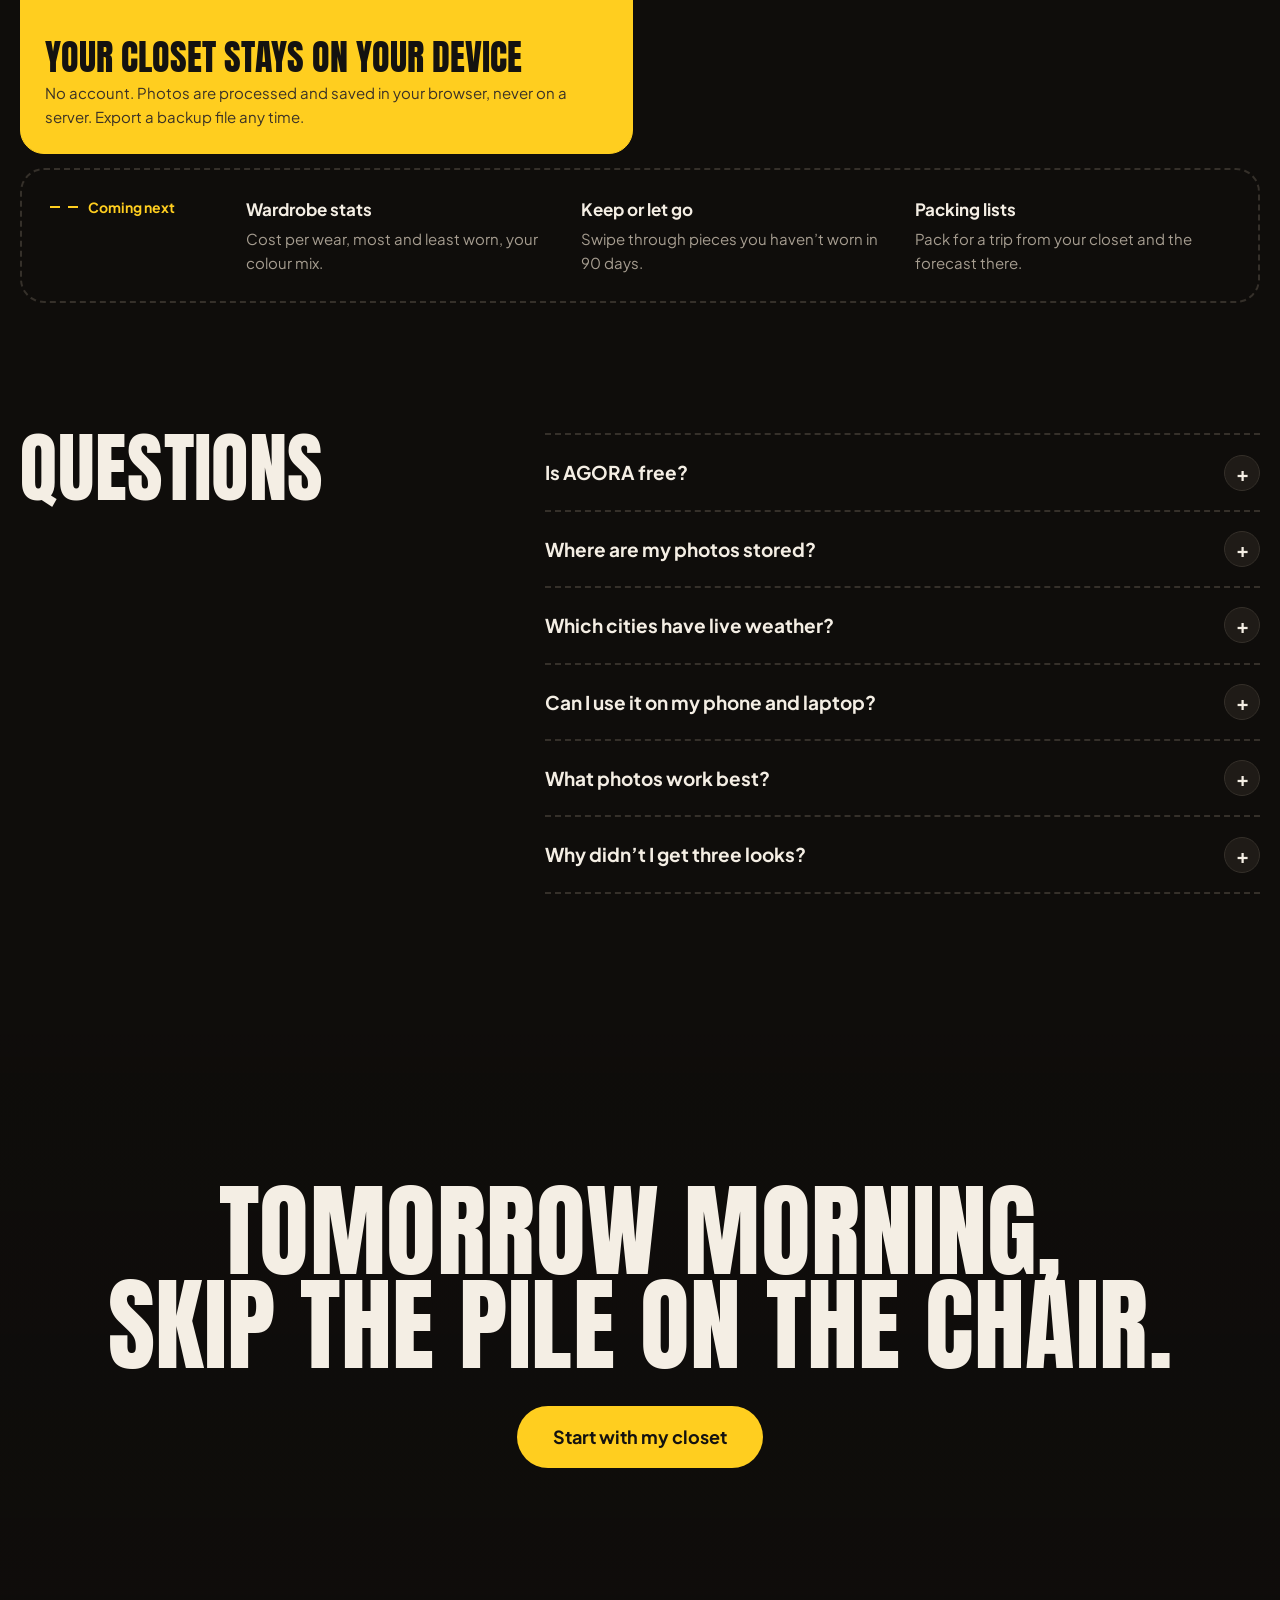
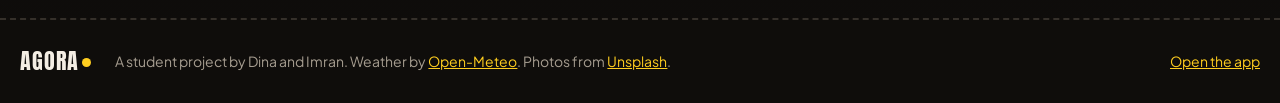
==== commit b5f49c24: "Redesign: espresso + signal yellow, Anton headlines, immersive landing with photo walls, live demo b" ====
--- a/index.html
+++ b/index.html
@@ -4,22 +4,24 @@
 <meta charset="utf-8">
 <meta name="viewport" content="width=device-width,initial-scale=1,viewport-fit=cover">
 <title>AGORA: outfits for your weather and your week</title>
-<meta name="description" content="AGORA reads the forecast and your schedule, then suggests outfits from clothes you already own. Free, no account, and your closet stays on your device.">
-<meta name="theme-color" content="#EEF0F3">
+<meta name="description" content="AGORA reads the forecast and your schedule, then picks outfits from clothes you already own. Free, no account, and your closet stays on your device.">
+<meta name="theme-color" content="#0F0D0B">
 <link rel="icon" href="favicon.svg" type="image/svg+xml">
 <link rel="preconnect" href="https://fonts.googleapis.com">
 <link rel="preconnect" href="https://fonts.gstatic.com" crossorigin>
-<link rel="stylesheet" href="https://fonts.googleapis.com/css2?family=Bricolage+Grotesque:opsz,wdth,wght@12..96,75..100,300..800&display=swap">
+<link rel="preconnect" href="https://images.unsplash.com">
+<link rel="stylesheet" href="https://fonts.googleapis.com/css2?family=Anton&family=Plus+Jakarta+Sans:wght@400;500;600;700;800&display=swap">
 <link rel="stylesheet" href="css/landing.css">
 </head>
 <body>
 <a class="skip" href="#main">Skip to content</a>
-<header class="nav">
-    <a class="wordmark" href="./" aria-label="AGORA home">AGORA</a>
+<header class="nav" id="nav">
+    <a class="wordmark" href="./" aria-label="AGORA home">AGORA<i aria-hidden="true"></i></a>
     <nav aria-label="Page sections">
+        <a href="#demo">Try it</a>
         <a href="#how">How it works</a>
         <a href="#features">Features</a>
-        <a href="#faq">Questions</a>
+        <a href="#faq">FAQ</a>
     </nav>
     <a class="btn btn-sun small" href="app.html">Open AGORA</a>
 </header>
@@ -27,152 +29,157 @@
 <main id="main">
     <section class="hero" aria-labelledby="hero-title">
         <div class="hero-copy">
-            <h1 id="hero-title">Get dressed for today’s weather and plans, from clothes you already own.</h1>
-            <p class="lede">AGORA reads the forecast and your schedule, then suggests three outfits from your own closet. No account and nothing to buy.</p>
+            <p class="pill"><span class="dot" aria-hidden="true"></span>Free · No account · Built at Hanyang ERICA</p>
+            <h1 id="hero-title">
+                <span class="l1">What to wear</span>
+                <span class="l2">for <span class="rot" id="rot" aria-live="off">class</span></span>
+                <span class="l3">sorted.</span>
+            </h1>
+            <p class="lede">AGORA checks the forecast and your schedule, then puts together three outfits from clothes you already own. Snap your closet once. Get dressed in a minute, every morning.</p>
             <div class="cta-row">
                 <a class="btn btn-sun" href="app.html">Start with my closet</a>
-                <a class="btn btn-line" href="#how">See how it works</a>
+                <a class="btn btn-ghost" href="#demo">Try the demo</a>
             </div>
-            <p class="fine">Works in your browser on phone or laptop. Your photos stay on your device.</p>
+            <dl class="stats">
+                <div><dt>Outfits a day</dt><dd data-count="3">3</dd></div>
+                <div><dt>Days of forecast</dt><dd data-count="16">16</dd></div>
+                <div><dt>Sign-ups needed</dt><dd data-count="0">0</dd></div>
+            </dl>
         </div>
+        <div class="hero-wall" aria-hidden="true">
+            <div class="col" data-set="flat"></div>
+            <div class="col up" data-set="street"></div>
+            <div class="col" data-set="rack"></div>
+        </div>
+    </section>
 
-        <div class="demo" id="demo" aria-labelledby="demo-title">
-            <div class="demo-stage">
+    <div class="ticker" aria-hidden="true"><div class="ticker-track">
+        <span>Snap your closet</span><span>Check the sky</span><span>Get three looks</span><span>Wear one</span><span>Repeat tomorrow</span>
+        <span>Snap your closet</span><span>Check the sky</span><span>Get three looks</span><span>Wear one</span><span>Repeat tomorrow</span>
+    </div></div>
+
+    <section class="demo-sec" id="demo" aria-labelledby="demo-title">
+        <div class="sec-head">
+            <p class="kicker">Live demo</p>
+            <h2 id="demo-title">Change the weather.<br>Watch it re-dress.</h2>
+            <p class="sec-sub">This is the real AGORA engine, running on a sample closet. Drag the temperature, add rain, switch the plan.</p>
+        </div>
+        <div class="demo" id="demo-box">
+            <div class="demo-stage" id="demo-stage">
+                <img class="demo-bg" id="demo-bg" alt="" src="">
+                <div class="demo-shade"></div>
+                <div class="demo-temp" aria-hidden="true"><span id="demo-temp-big">8</span>°</div>
                 <div class="demo-fig" id="demo-fig" aria-live="polite"></div>
-                <div class="demo-temp" aria-hidden="true"><span id="demo-temp-big">8</span><sup>°</sup></div>
+                <div class="demo-badge" id="demo-badge">Partly cloudy</div>
             </div>
             <div class="demo-panel">
-                <h2 id="demo-title">Try it: change the weather</h2>
                 <label class="slider">
-                    <span>Today’s high <b id="demo-temp-label">8°C</b></span>
-                    <input type="range" id="demo-temp" min="-8" max="32" step="1" value="8" aria-describedby="demo-out">
-                    <span class="ticks" aria-hidden="true"><span>−8°</span><span>12°</span><span>32°</span></span>
+                    <span class="slider-top"><span>Today’s high</span><b id="demo-temp-label">8°C</b></span>
+                    <input type="range" id="demo-temp" min="-8" max="32" step="1" value="8">
+                    <span class="ticks" aria-hidden="true"><span>−8° freezing</span><span>12°</span><span>32° scorching</span></span>
                 </label>
-                <div class="demo-row">
-                    <label class="switch"><input type="checkbox" id="demo-rain"><span>Rain in the afternoon</span></label>
-                </div>
-                <div class="seg" role="radiogroup" aria-label="Occasion">
+                <label class="toggle"><input type="checkbox" id="demo-rain"><span class="track" aria-hidden="true"><span class="knob"></span></span><span>Rain this afternoon</span></label>
+                <fieldset class="occ">
+                    <legend>Today’s plan</legend>
                     <label><input type="radio" name="demo-occ" value="class" checked><span>Class</span></label>
+                    <label><input type="radio" name="demo-occ" value="cafe"><span>Café</span></label>
                     <label><input type="radio" name="demo-occ" value="date"><span>Date</span></label>
                     <label><input type="radio" name="demo-occ" value="athletic"><span>Gym</span></label>
-                </div>
+                    <label><input type="radio" name="demo-occ" value="formal"><span>Formal</span></label>
+                </fieldset>
                 <div class="demo-out" id="demo-out"></div>
-                <p class="fine">Sample closet. In the app, every look uses photos of your own clothes.</p>
             </div>
         </div>
     </section>
 
-    <section class="facts" aria-label="AGORA at a glance">
-        <p><b>3</b> outfits suggested for each day</p>
-        <p><b>16</b> days of live forecast</p>
-        <p><b>0</b> sign-ups needed</p>
-        <p><b>1</b> place your closet lives: your device</p>
-    </section>
-
     <section class="how" id="how" aria-labelledby="how-title">
-        <h2 id="how-title">How it works</h2>
-        <ol class="steps">
-            <li>
-                <span class="step-n" aria-hidden="true">1</span>
-                <h3>Photograph your clothes</h3>
-                <p>Lay each piece flat on a plain surface and take a photo, or pick several at once. AGORA cuts out the background and reads the main colour right in your browser.</p>
-            </li>
-            <li>
-                <span class="step-n" aria-hidden="true">2</span>
-                <h3>Add your week</h3>
-                <p>Type in classes and plans, or import a calendar file (.ics). AGORA uses the hours you’re out, not just the day’s average temperature.</p>
-            </li>
-            <li>
-                <span class="step-n" aria-hidden="true">3</span>
-                <h3>Pick a look and go</h3>
-                <p>Each day you get three outfits that suit the forecast, the occasion and each other. Tap a piece to swap it. Choose one and it’s saved to your calendar.</p>
-            </li>
-        </ol>
+        <div class="how-photo" aria-hidden="true">
+            <img id="how-img" src="" alt="">
+            <span class="how-num" id="how-num">1</span>
+        </div>
+        <div class="how-steps">
+            <p class="kicker">How it works</p>
+            <h2 id="how-title">Three steps.<br>Then just get dressed.</h2>
+            <ol>
+                <li data-step="1" data-img="flat:0">
+                    <h3><span>1</span>Snap your clothes</h3>
+                    <p>Lay a piece flat and take a photo, or pick up to 20 at once. AGORA cuts out the background and names the colour, right in your browser.</p>
+                </li>
+                <li data-step="2" data-img="street:3">
+                    <h3><span>2</span>Add your week</h3>
+                    <p>Type in classes and plans, or import your timetable as a calendar file. AGORA dresses you for the hours you’re actually outside.</p>
+                </li>
+                <li data-step="3" data-img="rack:0">
+                    <h3><span>3</span>Pick a look and go</h3>
+                    <p>Three outfits that fit the forecast, the plan and each other. Swap any piece with a tap. Wear one and it lands on your calendar.</p>
+                </li>
+            </ol>
+        </div>
     </section>
 
     <section class="features" id="features" aria-labelledby="features-title">
-        <h2 id="features-title">Everything your wardrobe needs, in one place</h2>
-        <div class="feat-list">
-            <article class="feat">
+        <div class="sec-head">
+            <p class="kicker">Features</p>
+            <h2 id="features-title">Your whole wardrobe,<br>working for you.</h2>
+        </div>
+        <div class="bento">
+            <article class="tile t-big" style="--img:url(https://images.unsplash.com/photo-1632693217835-b482d9ca9ba0?auto=format&fit=crop&w=1000&q=70)">
                 <h3>Weather that follows your day</h3>
-                <p>A live hourly forecast for your city, matched to the hours of your plans. If the evening turns cold, the look names the layer to bring. If it rains, an umbrella joins the outfit.</p>
+                <p>Live hourly forecast for your city, matched to your plans. Cold evening? The look names the layer to bring. Rain? An umbrella joins the outfit.</p>
             </article>
-            <article class="feat">
+            <article class="tile" style="--img:url(https://images.unsplash.com/photo-1525507119028-ed4c629a60a3?auto=format&fit=crop&w=800&q=70)">
                 <h3>A closet that sorts itself</h3>
-                <p>Upload up to 20 photos at once. Each piece gets its background removed, its colour named and its category set, ready to edit.</p>
+                <p>Background removed, colour named, category set.</p>
             </article>
-            <article class="feat">
+            <article class="tile" style="--img:url(https://images.unsplash.com/photo-1708242355178-d8c929b01a9d?auto=format&fit=crop&w=800&q=70)">
                 <h3>Looks that work together</h3>
-                <p>Outfits are scored on warmth, formality, colour harmony and pattern clashes, then explained in plain words. Choose mannequin or flat-lay view.</p>
+                <p>Scored for warmth, formality, colour and pattern.</p>
             </article>
-            <article class="feat">
+            <article class="tile" style="--img:url(https://images.unsplash.com/photo-1748696147482-413d1e29ed8f?auto=format&fit=crop&w=800&q=70)">
                 <h3>Week and month planning</h3>
-                <p>See each day’s weather and best look side by side, import your timetable, and find every outfit you’ve saved on the calendar.</p>
+                <p>Import your timetable. See every saved outfit on the calendar.</p>
             </article>
-            <article class="feat">
+            <article class="tile" style="--img:url(https://images.unsplash.com/photo-1551232864-3f0890e580d9?auto=format&fit=crop&w=800&q=70)">
                 <h3>2D try-on</h3>
-                <p>Dress a mannequin with your own photos to see how pieces sit together before you commit to a combination.</p>
+                <p>Dress a mannequin with your own photos.</p>
             </article>
-            <article class="feat">
-                <h3>Backup in one tap</h3>
-                <p>Export your whole closet, plans and history as a single file, and import it on another browser or phone.</p>
+            <article class="tile t-wide t-sun">
+                <h3>Your closet stays on your device</h3>
+                <p>No account. Photos are processed and saved in your browser, never on a server. Export a backup file any time.</p>
             </article>
         </div>
-        <div class="soon" aria-labelledby="soon-title">
-            <h3 id="soon-title">Coming next</h3>
+        <div class="soon">
+            <p class="kicker">Coming next</p>
             <ul>
-                <li><b>Wardrobe stats.</b> Cost per wear, most and least worn pieces, and your colour mix.</li>
-                <li><b>Keep or let go.</b> A quick review of pieces you haven’t worn in 90 days.</li>
-                <li><b>Packing lists.</b> Pack for a trip from your own closet and the destination’s forecast.</li>
+                <li><b>Wardrobe stats</b><span>Cost per wear, most and least worn, your colour mix.</span></li>
+                <li><b>Keep or let go</b><span>Swipe through pieces you haven’t worn in 90 days.</span></li>
+                <li><b>Packing lists</b><span>Pack for a trip from your closet and the forecast there.</span></li>
             </ul>
         </div>
     </section>
 
-    <section class="private" aria-labelledby="private-title">
-        <div>
-            <h2 id="private-title">Your closet stays on your device</h2>
-            <p>There’s no account to create. Photos are processed in your browser and saved there, not on a server. Only the weather request leaves your device, and it sends just your city.</p>
-        </div>
-        <a class="btn btn-sun" href="app.html">Start with my closet</a>
-    </section>
-
     <section class="faq" id="faq" aria-labelledby="faq-title">
         <h2 id="faq-title">Questions</h2>
-        <details>
-            <summary>Is AGORA free?</summary>
-            <p>Yes. AGORA is a student project. There’s no account, subscription or payment.</p>
-        </details>
-        <details>
-            <summary>Where are my photos stored?</summary>
-            <p>In your browser’s storage on the device you’re using. Clearing your browser data deletes them, so export a backup from your profile first.</p>
-        </details>
-        <details>
-            <summary>Which cities have live weather?</summary>
-            <p>Ansan, Suwon, Seoul, Icheon, Paju, Yangpyeong and Dongducheon. Forecasts come from Open-Meteo and cover 16 days. If the forecast can’t be reached, AGORA uses an estimate from Gyeonggi climate data and tells you so.</p>
-        </details>
-        <details>
-            <summary>Can I use it on my phone and my laptop?</summary>
-            <p>Yes, in any modern browser. Your closet doesn’t sync between devices yet: export a backup on one and import it on the other.</p>
-        </details>
-        <details>
-            <summary>What photos work best?</summary>
-            <p>One piece per photo, laid flat on a plain, contrasting surface, with the whole garment in frame. Daylight helps AGORA read the colour correctly.</p>
-        </details>
-        <details>
-            <summary>Why didn’t I get three looks?</summary>
-            <p>AGORA only suggests outfits it can build from your closet. Add at least a top, a bottom or a dress, and shoes. More pieces give more and better combinations.</p>
-        </details>
+        <div class="faq-list">
+            <details><summary>Is AGORA free?</summary><p>Yes. It’s a student project. No account, no subscription, no payment.</p></details>
+            <details><summary>Where are my photos stored?</summary><p>In your browser’s storage on the device you’re using. Clearing browser data deletes them, so export a backup from your profile first.</p></details>
+            <details><summary>Which cities have live weather?</summary><p>Ansan, Suwon, Seoul, Icheon, Paju, Yangpyeong and Dongducheon, with a 16-day forecast from Open-Meteo. If it can’t be reached, AGORA uses a Gyeonggi climate estimate and tells you.</p></details>
+            <details><summary>Can I use it on my phone and laptop?</summary><p>Yes, in any modern browser. Your closet doesn’t sync between devices yet: export a backup on one and import it on the other.</p></details>
+            <details><summary>What photos work best?</summary><p>One piece per photo, laid flat on a plain surface that contrasts with it, whole garment in frame, in daylight.</p></details>
+            <details><summary>Why didn’t I get three looks?</summary><p>AGORA only suggests outfits it can build from your closet. Add at least a top, a bottom or a dress, and shoes. More pieces give more combinations.</p></details>
+        </div>
     </section>
 
     <section class="final" aria-labelledby="final-title">
-        <h2 id="final-title">Tomorrow morning, skip the pile on the chair.</h2>
-        <a class="btn btn-sun" href="app.html">Start with my closet</a>
+        <div class="final-bg" aria-hidden="true"></div>
+        <h2 id="final-title">Tomorrow morning,<br>skip the pile on the chair.</h2>
+        <a class="btn btn-sun big" href="app.html">Start with my closet</a>
     </section>
 </main>
 
 <footer class="foot">
-    <span class="wordmark">AGORA</span>
-    <p>A student project by Dina and Imran. Weather data by <a href="https://open-meteo.com/" target="_blank" rel="noopener">Open-Meteo</a>.</p>
+    <span class="wordmark">AGORA<i aria-hidden="true"></i></span>
+    <p>A student project by Dina and Imran. Weather by <a href="https://open-meteo.com/" target="_blank" rel="noopener">Open-Meteo</a>. Photos from <a href="https://unsplash.com/" target="_blank" rel="noopener">Unsplash</a>.</p>
     <a href="app.html">Open the app</a>
 </footer>
 
@@ -185,6 +192,7 @@
 <script src="js/data/db.js" defer></script>
 <script src="js/engine/score.js" defer></script>
 <script src="js/app/state.js" defer></script>
+<script src="js/photos.js" defer></script>
 <script src="js/landing.js" defer></script>
 </body>
 </html>
--- a/css/landing.css
+++ b/css/landing.css
@@ -1,146 +1,233 @@
-/* AGORA landing page. Tokens match css/agora.css (app theme). */
+/* AGORA landing. Espresso black, bone white, signal yellow. Stitch lines (dashed) are the recurring pattern. */
 :root{
-    --cloud:#EEF0F3; --white:#FFFFFF; --ink:#18203A; --slate:#5B6378; --line:#D8DCE4;
-    --sun:#FFC929; --sun-soft:#FFF1BF; --denim:#3552A0; --frost:#DCE6F7;
-    --f:"Bricolage Grotesque",ui-sans-serif,system-ui,-apple-system,"Segoe UI",sans-serif;
-    --demo-warmth:.4;
-    color-scheme:light;
+    --bg:#0F0D0B; --bg2:#171411; --card:#1F1B17; --line:#35302A;
+    --bone:#F4EEE4; --muted:#A69D90; --sun:#FFCE1F; --sun-2:#FFE070; --ink:#141210;
+    --d:"Anton","Impact","Haettenschweiler","Arial Narrow Bold",sans-serif;
+    --f:"Plus Jakarta Sans",ui-sans-serif,system-ui,-apple-system,"Segoe UI",sans-serif;
+    --stitch:repeating-linear-gradient(90deg,var(--sun) 0 10px,transparent 10px 18px);
+    --warm:.4;
+    color-scheme:dark;
 }
 *{box-sizing:border-box}
 html{scroll-behavior:smooth}
-@media (prefers-reduced-motion:reduce){html{scroll-behavior:auto}}
-body{margin:0;background:var(--cloud);color:var(--ink);font-family:var(--f);font-size:17px;line-height:1.55;font-optical-sizing:auto;-webkit-font-smoothing:antialiased}
-a{color:var(--denim)}
-:focus-visible{outline:3px solid var(--denim);outline-offset:3px;border-radius:6px}
-.skip{position:absolute;left:-999px;top:8px;background:var(--ink);color:var(--white);padding:8px 14px;border-radius:8px;z-index:50}
+body{margin:0;background:var(--bg);color:var(--bone);font-family:var(--f);font-size:17px;line-height:1.6;-webkit-font-smoothing:antialiased;overflow-x:hidden}
+body::before{content:"";position:fixed;inset:0;pointer-events:none;z-index:0;opacity:.5;
+    background-image:radial-gradient(rgba(255,206,31,.07) 1px,transparent 1.2px);background-size:22px 22px}
+main,header,footer{position:relative;z-index:1}
+a{color:var(--sun)}
+img{display:block;max-width:100%}
+:focus-visible{outline:3px solid var(--sun);outline-offset:3px;border-radius:6px}
+.skip{position:absolute;left:-999px;top:8px;background:var(--sun);color:var(--ink);padding:8px 14px;border-radius:8px;z-index:60}
 .skip:focus{left:8px}
-h1,h2,h3{margin:0;font-weight:700;letter-spacing:-.02em;line-height:1.08;text-wrap:balance}
-h2{font-size:clamp(30px,4.2vw,48px);font-variation-settings:"wdth" 85}
-h3{font-size:20px;letter-spacing:-.01em;line-height:1.25}
+h1,h2,h3{margin:0}
+h2{font-family:var(--d);font-weight:400;text-transform:uppercase;font-size:clamp(40px,6vw,84px);line-height:.92;letter-spacing:.005em}
+h3{font-size:20px;font-weight:700;line-height:1.25}
 p{margin:0}
+.kicker{display:inline-flex;align-items:center;gap:10px;color:var(--sun);font-weight:700;font-size:14px;margin-bottom:14px}
+.kicker::before{content:"";width:28px;height:2px;background:var(--stitch)}
+.sec-head{display:grid;gap:6px;margin-bottom:40px}
+.sec-sub{color:var(--muted);max-width:52ch;margin-top:14px}
 
 /* buttons */
-.btn{display:inline-flex;align-items:center;justify-content:center;gap:8px;min-height:48px;padding:0 22px;border-radius:999px;font-weight:600;font-size:16px;text-decoration:none;border:2px solid transparent;transition:transform .15s ease,background-color .15s ease}
-.btn.small{min-height:40px;padding:0 16px;font-size:15px}
-.btn-sun{background:var(--sun);color:var(--ink);border-color:var(--ink)}
-.btn-sun:hover{transform:translateY(-1px);background:#FFD54F}
-.btn-line{background:transparent;color:var(--ink);border-color:var(--line)}
-.btn-line:hover{border-color:var(--ink)}
-@media (prefers-reduced-motion:reduce){.btn{transition:none}.btn-sun:hover{transform:none}}
+.btn{display:inline-flex;align-items:center;justify-content:center;min-height:52px;padding:0 26px;border-radius:999px;font-weight:700;font-size:16px;text-decoration:none;border:2px solid transparent;transition:transform .18s ease,box-shadow .18s ease,background-color .18s ease}
+.btn.small{min-height:40px;padding:0 18px;font-size:14px}
+.btn.big{min-height:62px;padding:0 34px;font-size:18px}
+.btn-sun{background:var(--sun);color:var(--ink);box-shadow:0 0 0 0 rgba(255,206,31,.5)}
+.btn-sun:hover{transform:translateY(-2px);box-shadow:0 10px 30px -8px rgba(255,206,31,.55);background:var(--sun-2)}
+.btn-ghost{color:var(--bone);border-color:var(--line)}
+.btn-ghost:hover{border-color:var(--bone)}
 
 /* nav */
-.nav{position:sticky;top:0;z-index:20;display:flex;align-items:center;gap:28px;padding:14px max(20px,calc((100vw - 1200px)/2));background:color-mix(in srgb,var(--cloud) 88%,transparent);backdrop-filter:blur(10px);border-bottom:1px solid transparent}
-.wordmark{font-weight:800;font-size:24px;letter-spacing:.06em;color:var(--ink);text-decoration:none;font-variation-settings:"wdth" 80}
-.nav nav{display:flex;gap:22px;margin-left:auto}
-.nav nav a{color:var(--slate);text-decoration:none;font-size:15px;font-weight:500}
-.nav nav a:hover{color:var(--ink)}
-
-main>section{padding:0 max(20px,calc((100vw - 1200px)/2))}
+.nav{position:fixed;top:0;left:0;right:0;background:linear-gradient(rgba(15,13,11,.92),rgba(15,13,11,0));display:flex;align-items:center;gap:28px;padding:16px max(20px,calc((100vw - 1240px)/2));z-index:40;transition:background-color .25s ease,border-color .25s ease;border-bottom:1px solid transparent}
+.nav.solid{background:rgba(15,13,11,.82);backdrop-filter:blur(14px);border-color:var(--line)}
+.wordmark{font-family:var(--d);font-size:30px;letter-spacing:.04em;color:var(--bone);text-decoration:none;display:inline-flex;align-items:flex-end;gap:4px;line-height:1}
+.wordmark i{width:9px;height:9px;border-radius:50%;background:var(--sun);margin-bottom:5px}
+.nav nav{display:flex;gap:26px;margin-left:auto}
+.nav nav a{color:var(--muted);text-decoration:none;font-size:15px;font-weight:600;transition:color .15s}
+.nav nav a:hover{color:var(--bone)}
+
+main>section{padding-left:max(20px,calc((100vw - 1240px)/2));padding-right:max(20px,calc((100vw - 1240px)/2))}
 
 /* hero */
-.hero{display:grid;grid-template-columns:minmax(0,1fr) minmax(0,1.05fr);gap:56px;align-items:center;padding-top:56px!important;padding-bottom:72px!important}
-.hero h1{font-size:clamp(40px,5.6vw,72px);font-variation-settings:"wdth" 82;letter-spacing:-.035em;line-height:.98;max-width:13ch}
-.lede{font-size:clamp(18px,1.6vw,21px);color:var(--slate);margin-top:22px;max-width:34ch}
+.hero{min-height:100vh;min-height:100svh;display:grid;grid-template-columns:minmax(0,1fr) minmax(0,.95fr);gap:48px;align-items:center;padding-top:110px;padding-bottom:60px;overflow:hidden}
+.pill{display:inline-flex;align-items:center;gap:10px;border:1px solid var(--line);border-radius:999px;padding:7px 14px;font-size:13px;font-weight:600;color:var(--muted);background:rgba(31,27,23,.7)}
+.dot{width:8px;height:8px;border-radius:50%;background:var(--sun);box-shadow:0 0 0 0 rgba(255,206,31,.7);animation:pulse 2s infinite}
+@keyframes pulse{70%{box-shadow:0 0 0 10px rgba(255,206,31,0)}100%{box-shadow:0 0 0 0 rgba(255,206,31,0)}}
+.hero h1{font-family:var(--d);font-weight:400;text-transform:uppercase;font-size:clamp(60px,8vw,124px);line-height:.86;letter-spacing:.005em;margin-top:22px;display:grid}
+.hero h1 .l2{color:var(--sun);white-space:nowrap}
+.rot{display:inline-block;position:relative}
+.rot.swap{animation:rot .45s cubic-bezier(.2,.8,.2,1)}
+@keyframes rot{0%{opacity:0;transform:translateY(40%) rotate(2deg)}100%{opacity:1;transform:none}}
+.hero h1 .l3{position:relative;width:max-content}
+.hero h1 .l3::after{content:"";position:absolute;left:0;right:0;bottom:-6px;height:4px;background:var(--stitch)}
+.lede{color:var(--muted);font-size:clamp(17px,1.5vw,19px);max-width:44ch;margin-top:28px}
 .cta-row{display:flex;gap:12px;flex-wrap:wrap;margin-top:30px}
-.fine{font-size:14px;color:var(--slate);margin-top:16px}
-
-/* demo: the one bold moment */
-.demo{display:grid;grid-template-columns:minmax(0,.9fr) minmax(0,1fr);background:var(--white);border:2px solid var(--ink);border-radius:28px;overflow:hidden;box-shadow:10px 10px 0 var(--ink)}
-.demo-stage{position:relative;min-height:440px;background:color-mix(in oklab,var(--frost),var(--sun-soft) calc(var(--demo-warmth)*100%));transition:background-color .4s ease;border-right:2px solid var(--ink)}
-.demo-fig{position:absolute;inset:18px 8px 0}
-.demo-fig svg{width:100%;height:100%}
-.demo-temp{position:absolute;left:16px;top:6px;font-size:96px;font-weight:800;letter-spacing:-.06em;line-height:1;font-variation-settings:"wdth" 75;color:var(--ink);opacity:.14;pointer-events:none}
-.demo-temp sup{font-size:.5em;vertical-align:.6em}
-.demo-panel{padding:24px;display:flex;flex-direction:column;gap:18px}
-.demo-panel h2{font-size:22px;font-variation-settings:normal;letter-spacing:-.01em}
-.slider{display:grid;gap:8px;font-size:15px}
-.slider>span:first-child{display:flex;justify-content:space-between}
-.slider b{font-size:18px}
-.slider input{width:100%;accent-color:var(--ink);height:28px}
-.ticks{display:flex;justify-content:space-between;font-size:12px;color:var(--slate)}
-.switch{display:flex;align-items:center;gap:10px;font-size:15px;cursor:pointer}
-.switch input{width:20px;height:20px;accent-color:var(--denim)}
-.seg{display:grid;grid-template-columns:repeat(3,1fr);border:2px solid var(--ink);border-radius:999px;padding:3px;gap:3px}
-.seg label{position:relative}
-.seg input{position:absolute;opacity:0;inset:0;margin:0;cursor:pointer}
-.seg span{display:block;text-align:center;padding:7px 4px;border-radius:999px;font-size:14px;font-weight:600}
-.seg input:checked+span{background:var(--ink);color:var(--white)}
-.seg input:focus-visible+span{outline:3px solid var(--denim);outline-offset:2px}
-.demo-out{min-height:118px;border-top:1px solid var(--line);padding-top:16px;display:grid;gap:10px;align-content:start}
-.demo-pieces{display:flex;flex-wrap:wrap;gap:6px}
-.demo-pieces span{background:var(--cloud);border-radius:8px;padding:4px 10px;font-size:14px}
-.demo-note{font-size:15px;color:var(--slate)}
-.demo .fine{margin-top:auto}
-
-/* facts */
-.facts{display:grid;grid-template-columns:repeat(4,1fr);gap:0;border-block:2px solid var(--ink);margin:0 max(20px,calc((100vw - 1200px)/2));padding:0!important}
-.facts p{padding:22px 20px;font-size:15px;color:var(--slate);border-left:1px solid var(--line);display:flex;align-items:baseline;gap:12px}
-.facts p:first-child{border-left:0}
-.facts b{font-size:44px;font-weight:800;color:var(--ink);letter-spacing:-.04em;line-height:1;font-variation-settings:"wdth" 75}
-
-/* how */
-.how{padding-top:96px!important}
-.steps{list-style:none;margin:36px 0 0;padding:0;display:grid;grid-template-columns:repeat(3,1fr);gap:28px;counter-reset:none}
-.steps li{display:grid;gap:10px;align-content:start}
-.step-n{width:44px;height:44px;border-radius:50%;background:var(--sun);border:2px solid var(--ink);display:grid;place-items:center;font-weight:800;font-size:18px;margin-bottom:6px}
-.steps p{color:var(--slate);max-width:36ch}
-
-/* features */
-.features{padding-top:96px!important}
-.feat-list{margin-top:36px;display:grid;grid-template-columns:repeat(2,1fr);border-top:1px solid var(--line)}
-.feat{padding:26px 28px 26px 0;border-bottom:1px solid var(--line);display:grid;gap:8px}
-.feat:nth-child(even){padding-left:28px;padding-right:0;border-left:1px solid var(--line)}
-.feat p{color:var(--slate);max-width:52ch}
-.soon{margin-top:32px;background:var(--white);border-radius:20px;padding:24px 28px;display:grid;grid-template-columns:200px 1fr;gap:20px}
-.soon h3{font-size:18px}
-.soon ul{margin:0;padding:0;list-style:none;display:grid;gap:8px;color:var(--slate)}
-.soon b{color:var(--ink);font-weight:600}
-
-/* privacy band */
-.private{margin-top:96px;background:var(--ink);color:var(--white);display:flex;align-items:center;justify-content:space-between;gap:32px;padding-top:56px!important;padding-bottom:56px!important}
-.private h2{max-width:16ch}
-.private p{color:#C7CCDA;margin-top:14px;max-width:56ch}
-.private .btn-sun{border-color:var(--sun);flex:none}
+.stats{display:flex;gap:36px;margin:40px 0 0;flex-wrap:wrap}
+.stats div{display:flex;flex-direction:column-reverse}
+.stats dd{margin:0;font-family:var(--d);font-size:52px;line-height:1;color:var(--bone)}
+.stats dt{font-size:13px;color:var(--muted);font-weight:600}
+
+.hero-wall{display:grid;grid-template-columns:repeat(3,1fr);gap:14px;height:min(86vh,820px);align-self:stretch;margin:-110px 0 -60px;
+    -webkit-mask-image:linear-gradient(transparent,#000 14%,#000 86%,transparent);mask-image:linear-gradient(transparent,#000 14%,#000 86%,transparent);transform:rotate(4deg) scale(1.08)}
+.col{display:flex;flex-direction:column;gap:14px;animation:drift 42s linear infinite}
+.col.up{animation-direction:reverse;animation-duration:50s}
+.col:nth-child(3){animation-duration:38s}
+.hero-wall:hover .col{animation-play-state:paused}
+.col img{width:100%;aspect-ratio:3/4;object-fit:cover;border-radius:18px;background:var(--card);filter:saturate(.9) contrast(1.05);transition:filter .3s,transform .3s}
+.col img:hover{filter:saturate(1.15);transform:scale(1.03)}
+@keyframes drift{from{transform:translateY(0)}to{transform:translateY(-50%)}}
+
+/* ticker */
+.ticker{background:var(--sun);color:var(--ink);overflow:hidden;border-block:3px solid var(--ink);transform:rotate(-1.5deg);margin:10px -20px 0;position:relative;z-index:2}
+.ticker-track{display:flex;gap:0;width:max-content;animation:tick 26s linear infinite}
+.ticker span{font-family:var(--d);text-transform:uppercase;font-size:34px;padding:12px 26px;display:flex;align-items:center;gap:26px;white-space:nowrap}
+.ticker span::after{content:"✦";font-size:22px}
+@keyframes tick{to{transform:translateX(-50%)}}
+
+/* demo */
+.demo-sec{padding-top:130px;padding-bottom:40px}
+.demo{display:grid;grid-template-columns:minmax(0,1.05fr) minmax(0,1fr);border-radius:30px;overflow:hidden;border:1px solid var(--line);background:var(--card)}
+.demo-stage{position:relative;min-height:600px;overflow:hidden;isolation:isolate}
+.demo-bg{position:absolute;inset:0;width:100%;height:100%;object-fit:cover;z-index:-2;transition:opacity .5s ease,transform 6s ease;transform:scale(1.06)}
+.demo-bg.fade{opacity:0}
+.demo-shade{position:absolute;inset:0;z-index:-1;background:
+    linear-gradient(90deg,rgba(15,13,11,.25),rgba(15,13,11,.7)),
+    linear-gradient(0deg,rgba(15,13,11,.9),transparent 45%),
+    color-mix(in oklab,rgba(70,120,200,.35),rgba(255,150,40,.35) calc(var(--warm)*100%));mix-blend-mode:normal}
+.demo-temp{position:absolute;left:24px;top:14px;font-family:var(--d);font-size:clamp(110px,14vw,200px);line-height:1;color:var(--bone);opacity:.9;text-shadow:0 10px 40px rgba(0,0,0,.4)}
+.demo-fig{position:absolute;inset:60px 30px 10px 34%}
+.demo-fig svg{width:100%;height:100%;filter:drop-shadow(0 20px 30px rgba(0,0,0,.45))}
+.demo-badge{position:absolute;left:24px;bottom:24px;background:rgba(15,13,11,.75);backdrop-filter:blur(8px);border:1px solid var(--line);border-radius:999px;padding:8px 16px;font-weight:700;font-size:14px}
+.demo-panel{padding:32px;display:flex;flex-direction:column;gap:24px;background:var(--bg2);border-left:1px solid var(--line)}
+.slider{display:grid;gap:12px}
+.slider-top{display:flex;justify-content:space-between;align-items:baseline;font-weight:600}
+.slider-top b{font-family:var(--d);font-size:40px;font-weight:400;color:var(--sun);line-height:1}
+.slider input{-webkit-appearance:none;appearance:none;width:100%;height:12px;border-radius:999px;background:linear-gradient(90deg,#5B8DEF,#9FD3C7 35%,#FFCE1F 65%,#FF7A3D);outline-offset:6px;cursor:pointer}
+.slider input::-webkit-slider-thumb{-webkit-appearance:none;width:30px;height:30px;border-radius:50%;background:var(--bone);border:4px solid var(--ink);box-shadow:0 4px 14px rgba(0,0,0,.5);transition:transform .15s}
+.slider input:active::-webkit-slider-thumb{transform:scale(1.15)}
+.slider input::-moz-range-thumb{width:24px;height:24px;border-radius:50%;background:var(--bone);border:4px solid var(--ink)}
+.ticks{display:flex;justify-content:space-between;font-size:12px;color:var(--muted)}
+.toggle{display:flex;align-items:center;gap:14px;font-weight:600;cursor:pointer;width:max-content}
+.toggle input{position:absolute;opacity:0;width:1px;height:1px}
+.toggle .track{width:54px;height:30px;border-radius:999px;background:var(--line);position:relative;transition:background-color .2s}
+.toggle .knob{position:absolute;top:3px;left:3px;width:24px;height:24px;border-radius:50%;background:var(--bone);transition:transform .2s cubic-bezier(.3,1.4,.6,1)}
+.toggle input:checked+.track{background:var(--sun)}
+.toggle input:checked+.track .knob{transform:translateX(24px);background:var(--ink)}
+.toggle input:focus-visible+.track{outline:3px solid var(--sun);outline-offset:3px}
+.occ{border:0;padding:0;margin:0;display:flex;flex-wrap:wrap;gap:8px}
+.occ legend{font-weight:600;margin-bottom:10px;padding:0}
+.occ label{position:relative}
+.occ input{position:absolute;opacity:0;inset:0;margin:0;cursor:pointer}
+.occ span{display:block;padding:9px 18px;border-radius:999px;border:1px solid var(--line);font-weight:600;font-size:14px;transition:all .15s}
+.occ label:hover span{border-color:var(--bone)}
+.occ input:checked+span{background:var(--sun);color:var(--ink);border-color:var(--sun)}
+.occ input:focus-visible+span{outline:3px solid var(--sun);outline-offset:2px}
+.demo-out{border-top:2px dashed var(--line);padding-top:20px;display:grid;gap:14px;min-height:150px;align-content:start}
+.demo-out h3{font-family:var(--d);font-weight:400;text-transform:uppercase;font-size:30px;line-height:1}
+.demo-pieces{display:flex;flex-wrap:wrap;gap:8px}
+.demo-pieces span{display:inline-flex;align-items:center;gap:8px;background:var(--card);border:1px solid var(--line);border-radius:12px;padding:5px 12px 5px 5px;font-size:14px;font-weight:600;animation:pop .35s cubic-bezier(.2,1.3,.4,1) both}
+.demo-pieces img{width:30px;height:30px;object-fit:contain;background:#2A2520;border-radius:8px;padding:2px}
+@keyframes pop{from{opacity:0;transform:translateY(6px) scale(.95)}}
+.demo-note{color:var(--muted);font-size:15px}
+
+/* how: sticky photo swaps with the step in view */
+.how{display:grid;grid-template-columns:minmax(0,1fr) minmax(0,1fr);gap:64px;padding-top:140px;padding-bottom:60px}
+.how-photo{position:sticky;top:100px;height:min(78vh,700px);border-radius:30px;overflow:hidden;align-self:start}
+.how-photo img{width:100%;height:100%;object-fit:cover;transition:opacity .45s ease,transform .8s ease}
+.how-photo img.fade{opacity:0;transform:scale(1.04)}
+.how-num{position:absolute;right:20px;bottom:-30px;font-family:var(--d);font-size:260px;line-height:1;color:var(--sun);text-shadow:0 10px 40px rgba(0,0,0,.5)}
+.how-steps ol{list-style:none;margin:40px 0 0;padding:0;display:grid;gap:0}
+.how-steps li{min-height:46vh;display:flex;flex-direction:column;justify-content:center;gap:14px;border-top:2px dashed var(--line);opacity:.35;transition:opacity .35s}
+.how-steps li.on{opacity:1}
+.how-steps h3{font-family:var(--d);font-weight:400;text-transform:uppercase;font-size:clamp(34px,3.6vw,52px);line-height:1;display:flex;align-items:center;gap:18px}
+.how-steps h3 span{width:52px;height:52px;border-radius:50%;background:var(--sun);color:var(--ink);display:grid;place-items:center;font-size:28px;flex:none}
+.how-steps p{color:var(--muted);max-width:44ch}
+
+/* features bento */
+.features{padding-top:120px}
+.bento{display:grid;grid-template-columns:repeat(4,1fr);grid-auto-rows:260px;gap:14px}
+.tile{position:relative;border-radius:24px;overflow:hidden;padding:24px;display:flex;flex-direction:column;justify-content:flex-end;gap:6px;isolation:isolate;border:1px solid var(--line);background:var(--card)}
+.tile::before{content:"";position:absolute;inset:0;z-index:-2;background:var(--img) center/cover;transition:transform .6s cubic-bezier(.2,.7,.2,1),filter .4s}
+.tile::after{content:"";position:absolute;inset:0;z-index:-1;background:linear-gradient(0deg,rgba(15,13,11,.95) 10%,rgba(15,13,11,.35) 55%,rgba(15,13,11,.1))}
+.tile:hover::before{transform:scale(1.07);filter:saturate(1.2)}
+.tile p{color:#D6CEC2;font-size:15px}
+.t-big{grid-column:span 2;grid-row:span 2}
+.t-big h3{font-family:var(--d);font-weight:400;text-transform:uppercase;font-size:44px;line-height:.95}
+.t-wide{grid-column:span 2}
+.t-sun{background:var(--sun);color:var(--ink);border-color:var(--sun)}
+.t-sun::before,.t-sun::after{display:none}
+.t-sun h3{font-family:var(--d);font-weight:400;text-transform:uppercase;font-size:36px;line-height:1}
+.t-sun p{color:#3B3226}
+.soon{margin-top:14px;border:2px dashed var(--line);border-radius:24px;padding:26px 28px;display:grid;grid-template-columns:180px 1fr;gap:16px;align-items:start}
+.soon .kicker{margin:0}
+.soon ul{list-style:none;margin:0;padding:0;display:grid;grid-template-columns:repeat(3,1fr);gap:20px}
+.soon li{display:grid;gap:4px}
+.soon span{color:var(--muted);font-size:15px}
 
 /* faq */
-.faq{padding-top:96px!important}
-.faq>*{max-width:880px}
-.faq h2{margin-bottom:24px}
-.faq details{border-top:1px solid var(--line)}
-.faq details:last-of-type{border-bottom:1px solid var(--line)}
-.faq summary{cursor:pointer;list-style:none;padding:20px 40px 20px 0;font-weight:600;font-size:18px;position:relative}
+.faq{padding-top:130px;display:grid;grid-template-columns:minmax(0,.8fr) minmax(0,1.2fr);gap:48px;align-items:start}
+.faq h2{position:sticky;top:110px}
+.faq-list details{border-top:2px dashed var(--line)}
+.faq-list details:last-child{border-bottom:2px dashed var(--line)}
+.faq summary{cursor:pointer;list-style:none;padding:22px 50px 22px 0;font-weight:700;font-size:19px;position:relative}
 .faq summary::-webkit-details-marker{display:none}
-.faq summary::after{content:"+";position:absolute;right:4px;top:14px;font-size:28px;font-weight:400;line-height:1}
-.faq details[open] summary::after{content:"−"}
-.faq details p{padding:0 0 22px;color:var(--slate);max-width:62ch}
+.faq summary::after{content:"+";position:absolute;right:0;top:50%;translate:0 -50%;width:34px;height:34px;border-radius:50%;background:var(--card);border:1px solid var(--line);display:grid;place-items:center;font-size:20px;transition:transform .25s,background-color .2s}
+.faq details[open] summary::after{transform:rotate(45deg);background:var(--sun);color:var(--ink);border-color:var(--sun)}
+.faq details p{padding:0 0 22px;color:var(--muted);max-width:60ch}
 
 /* final */
-.final{padding-top:110px!important;padding-bottom:110px!important;display:grid;justify-items:start;gap:28px}
-.final h2{font-size:clamp(34px,5vw,60px);max-width:18ch}
-
-.foot{display:flex;align-items:center;gap:24px;padding:28px max(20px,calc((100vw - 1200px)/2));border-top:1px solid var(--line);font-size:14px;color:var(--slate)}
-.foot .wordmark{font-size:18px}
+.final{position:relative;margin-top:140px;padding-top:150px;padding-bottom:150px;overflow:hidden;display:grid;justify-items:center;text-align:center;gap:34px;isolation:isolate}
+.final-bg{position:absolute;inset:0;z-index:-1;background:linear-gradient(rgba(15,13,11,.72),rgba(15,13,11,.88)),url(https://images.unsplash.com/photo-1490481651871-ab68de25d43d?auto=format&fit=crop&w=1600&q=70) center/cover;transform:scale(1.05)}
+.final h2{font-size:clamp(48px,8vw,120px)}
+
+.foot{display:flex;align-items:center;gap:24px;padding:30px max(20px,calc((100vw - 1240px)/2));border-top:2px dashed var(--line);font-size:14px;color:var(--muted)}
+.foot .wordmark{font-size:22px}
 .foot p{margin-right:auto}
 
-@media (max-width:980px){
-    .hero{grid-template-columns:1fr;gap:40px;padding-top:32px!important}
-    .hero h1{max-width:16ch}
-    .facts{grid-template-columns:repeat(2,1fr)}
-    .facts p:nth-child(3){border-left:0}
-    .facts p:nth-child(n+3){border-top:1px solid var(--line)}
-}
-@media (max-width:720px){
+/* one orchestrated reveal on load */
+@media (prefers-reduced-motion:no-preference){
+    .hero-copy>*{animation:rise .8s cubic-bezier(.2,.8,.2,1) both}
+    .hero-copy>*:nth-child(2){animation-delay:.08s}.hero-copy>*:nth-child(3){animation-delay:.16s}.hero-copy>*:nth-child(4){animation-delay:.24s}.hero-copy>*:nth-child(5){animation-delay:.32s}
+    .hero-wall{animation:wallIn 1.2s cubic-bezier(.2,.8,.2,1) both}
+}
+@keyframes rise{from{opacity:0;transform:translateY(24px)}}
+@keyframes wallIn{from{opacity:0;transform:rotate(4deg) scale(1.15)}}
+@media (prefers-reduced-motion:reduce){
+    html{scroll-behavior:auto}
+    .col,.ticker-track,.dot{animation:none}
+    .btn,.tile::before,.how-photo img,.demo-bg{transition:none}
+}
+
+@media (max-width:1020px){
+    .hero{grid-template-columns:1fr;min-height:auto;padding-top:120px}
+    .hero-wall{height:420px;margin:0 -20px;transform:rotate(0)}
+    .demo{grid-template-columns:1fr}
+    .demo-panel{border-left:0;border-top:1px solid var(--line)}
+    .how{grid-template-columns:1fr;gap:24px}
+    .how-photo{position:relative;top:0;height:320px}
+    .how-steps li{min-height:auto;padding:28px 0;opacity:1}
+    .bento{grid-template-columns:repeat(2,1fr)}
+    .faq{grid-template-columns:1fr;gap:20px}
+    .faq h2{position:static}
+    .soon{grid-template-columns:1fr}
+    .soon ul{grid-template-columns:1fr}
+}
+@media (max-width:640px){
     body{font-size:16px}
-    .nav{gap:12px}
+    .nav{gap:12px;padding-top:12px;padding-bottom:12px}
     .nav nav{display:none}
     .nav .btn{margin-left:auto}
-    .demo{grid-template-columns:1fr;box-shadow:6px 6px 0 var(--ink)}
-    .demo-stage{min-height:360px;border-right:0;border-bottom:2px solid var(--ink)}
-    .steps,.feat-list{grid-template-columns:1fr}
-    .feat,.feat:nth-child(even){padding:22px 0;border-left:0}
-    .soon{grid-template-columns:1fr;gap:12px}
-    .private{flex-direction:column;align-items:flex-start}
-    .facts p{flex-direction:column;gap:4px}
+    .hero h1{font-size:clamp(54px,17vw,90px)}
+    .stats{gap:24px}
+    .stats dd{font-size:42px}
+    .hero-wall{height:320px}
+    .demo-stage{min-height:460px}
+    .demo-fig{inset:70px 10px 10px 30%}
+    .demo-panel{padding:22px}
+    .bento{grid-template-columns:1fr;grid-auto-rows:230px}
+    .t-big,.t-wide{grid-column:auto;grid-row:auto}
+    .t-big{grid-row:span 1}
+    .t-big h3{font-size:34px}
     .foot{flex-wrap:wrap}
-    .how,.features,.faq{padding-top:72px!important}
-}
+    .how-num{font-size:160px}
+}
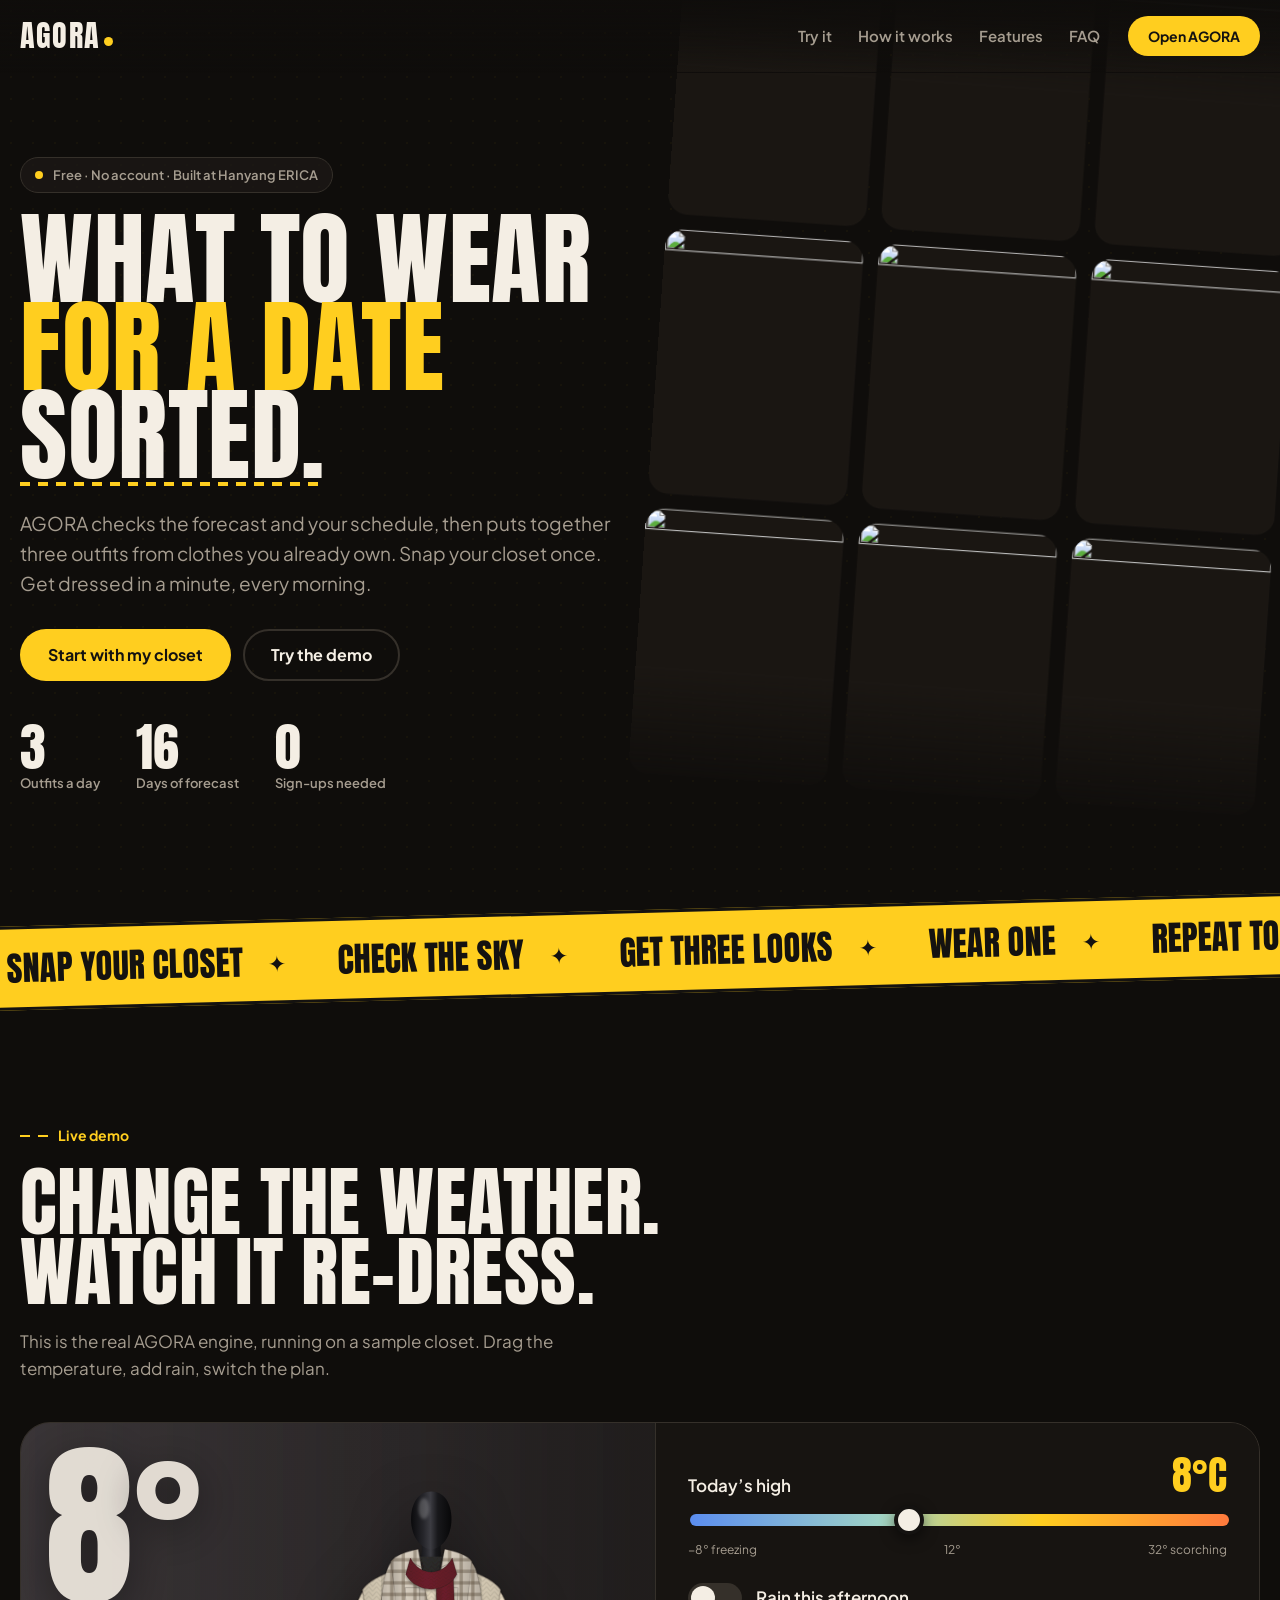
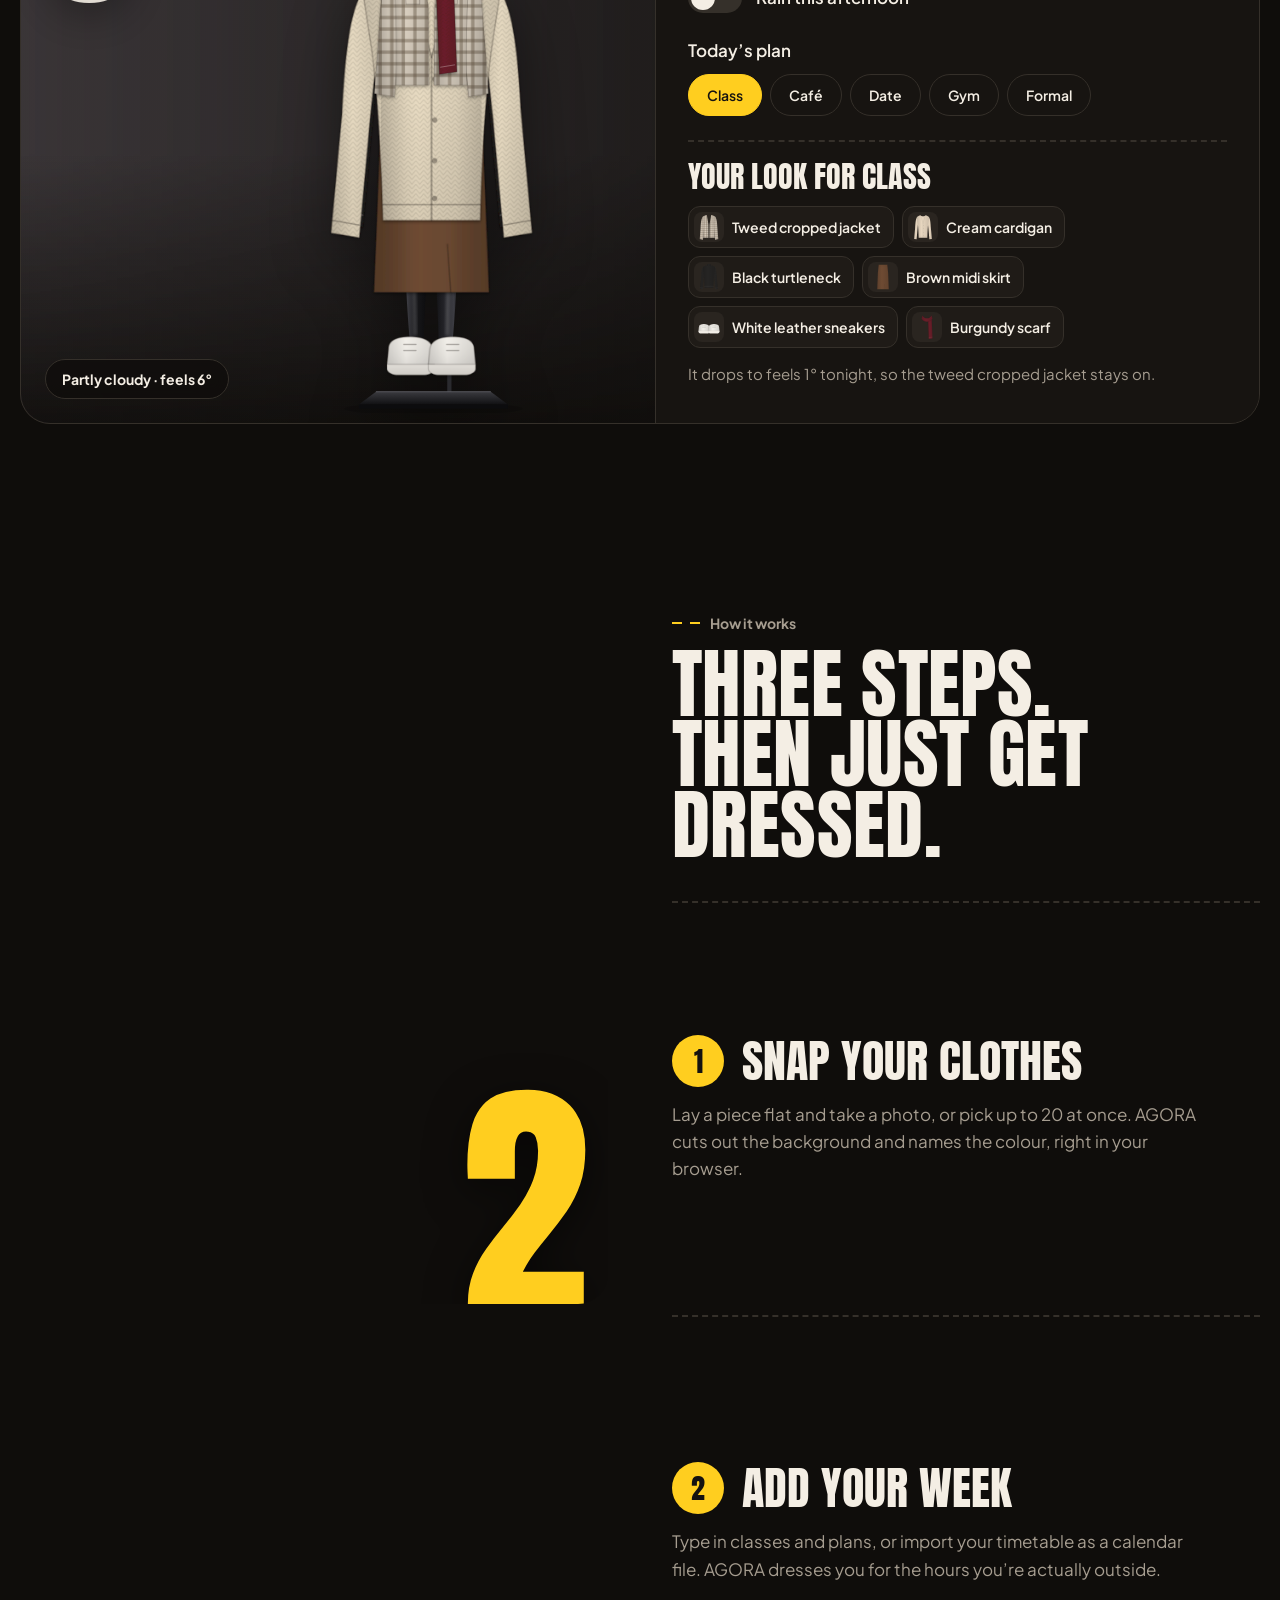
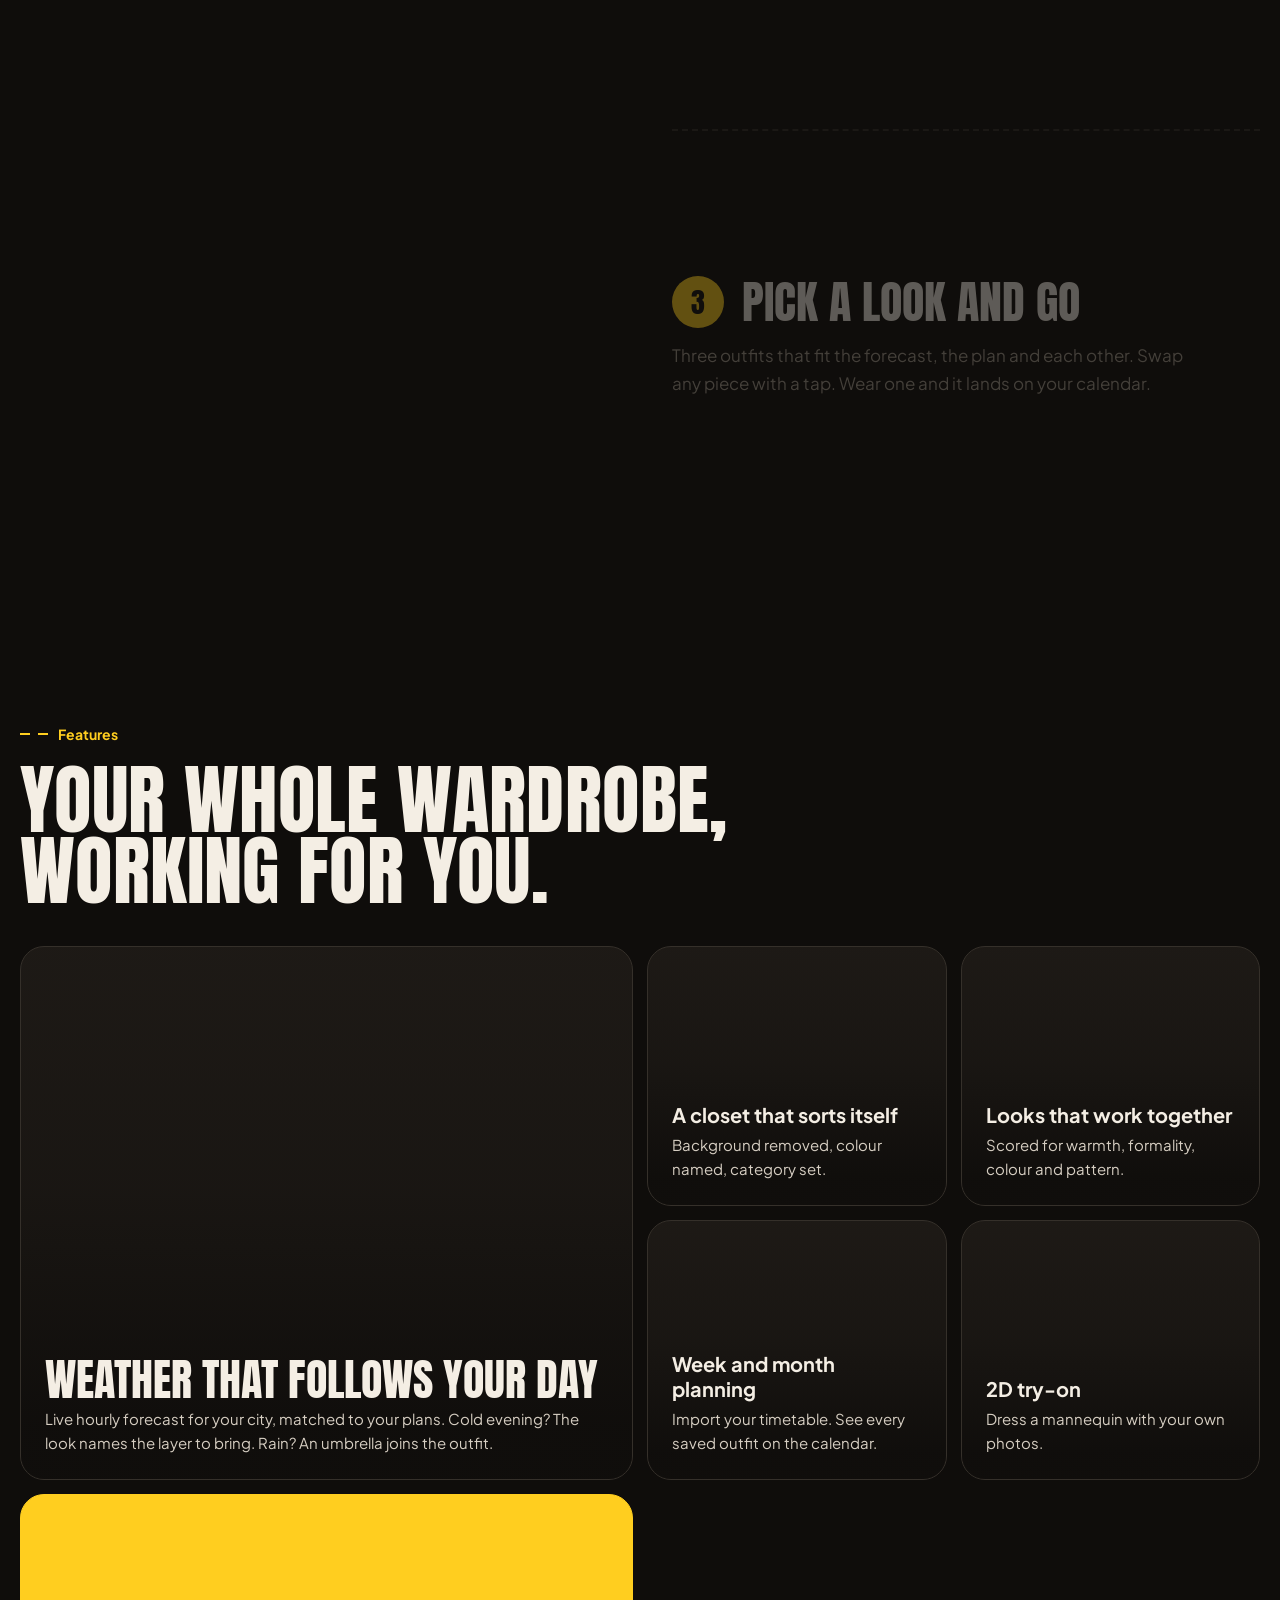
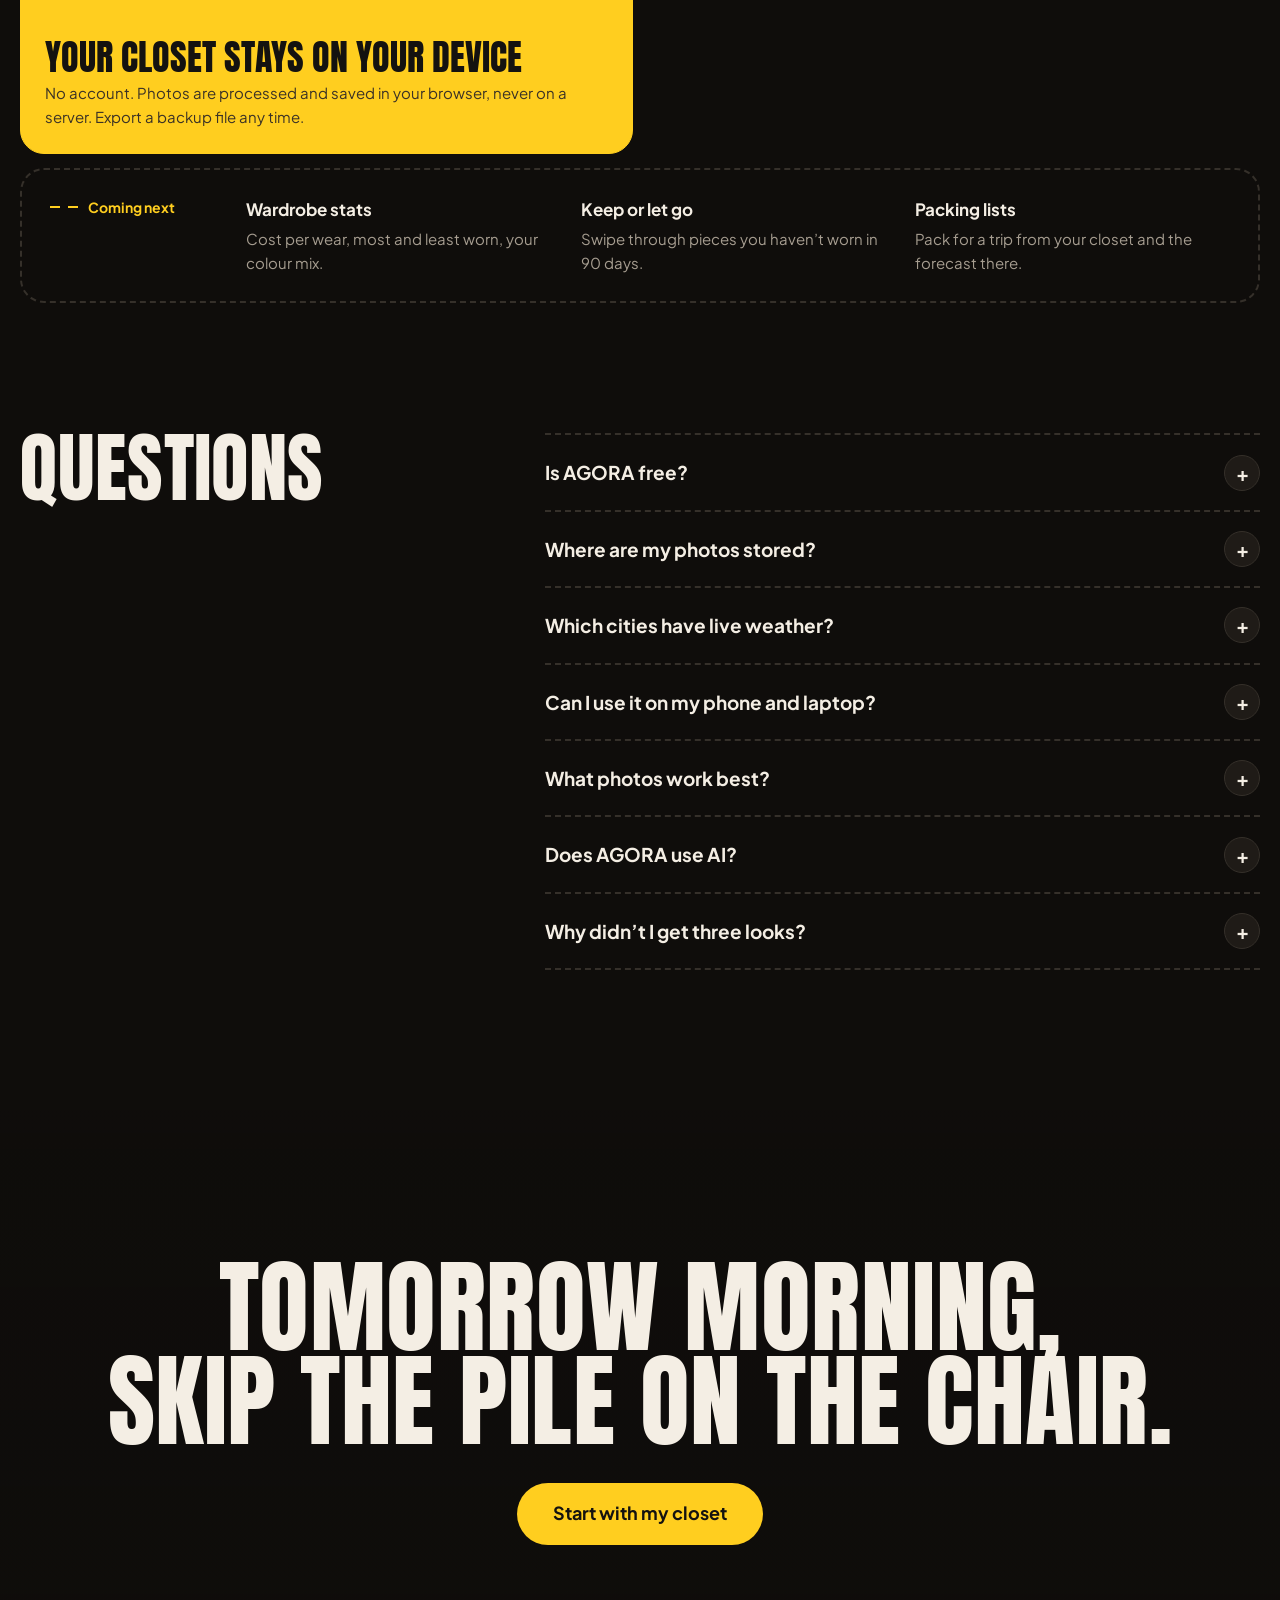
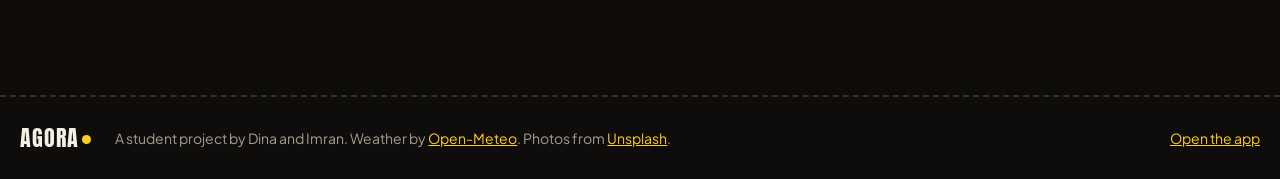
==== commit 114ab934: "AI: Gemini auto-tagging and stylist notes via Vercel function (key stays server-side)" ====
--- a/index.html
+++ b/index.html
@@ -166,6 +166,7 @@
             <details><summary>Which cities have live weather?</summary><p>Ansan, Suwon, Seoul, Icheon, Paju, Yangpyeong and Dongducheon, with a 16-day forecast from Open-Meteo. If it can’t be reached, AGORA uses a Gyeonggi climate estimate and tells you.</p></details>
             <details><summary>Can I use it on my phone and laptop?</summary><p>Yes, in any modern browser. Your closet doesn’t sync between devices yet: export a backup on one and import it on the other.</p></details>
             <details><summary>What photos work best?</summary><p>One piece per photo, laid flat on a plain surface that contrasts with it, whole garment in frame, in daylight.</p></details>
+            <details><summary>Does AGORA use AI?</summary><p>The outfit picks come from AGORA’s own scoring, which runs on your device. Two optional extras use Google Gemini: auto-tagging new photos, and a short stylist note on a look. Only the photo or outfit you choose is sent, and only when you tap the button.</p></details>
             <details><summary>Why didn’t I get three looks?</summary><p>AGORA only suggests outfits it can build from your closet. Add at least a top, a bottom or a dress, and shoes. More pieces give more combinations.</p></details>
         </div>
     </section>
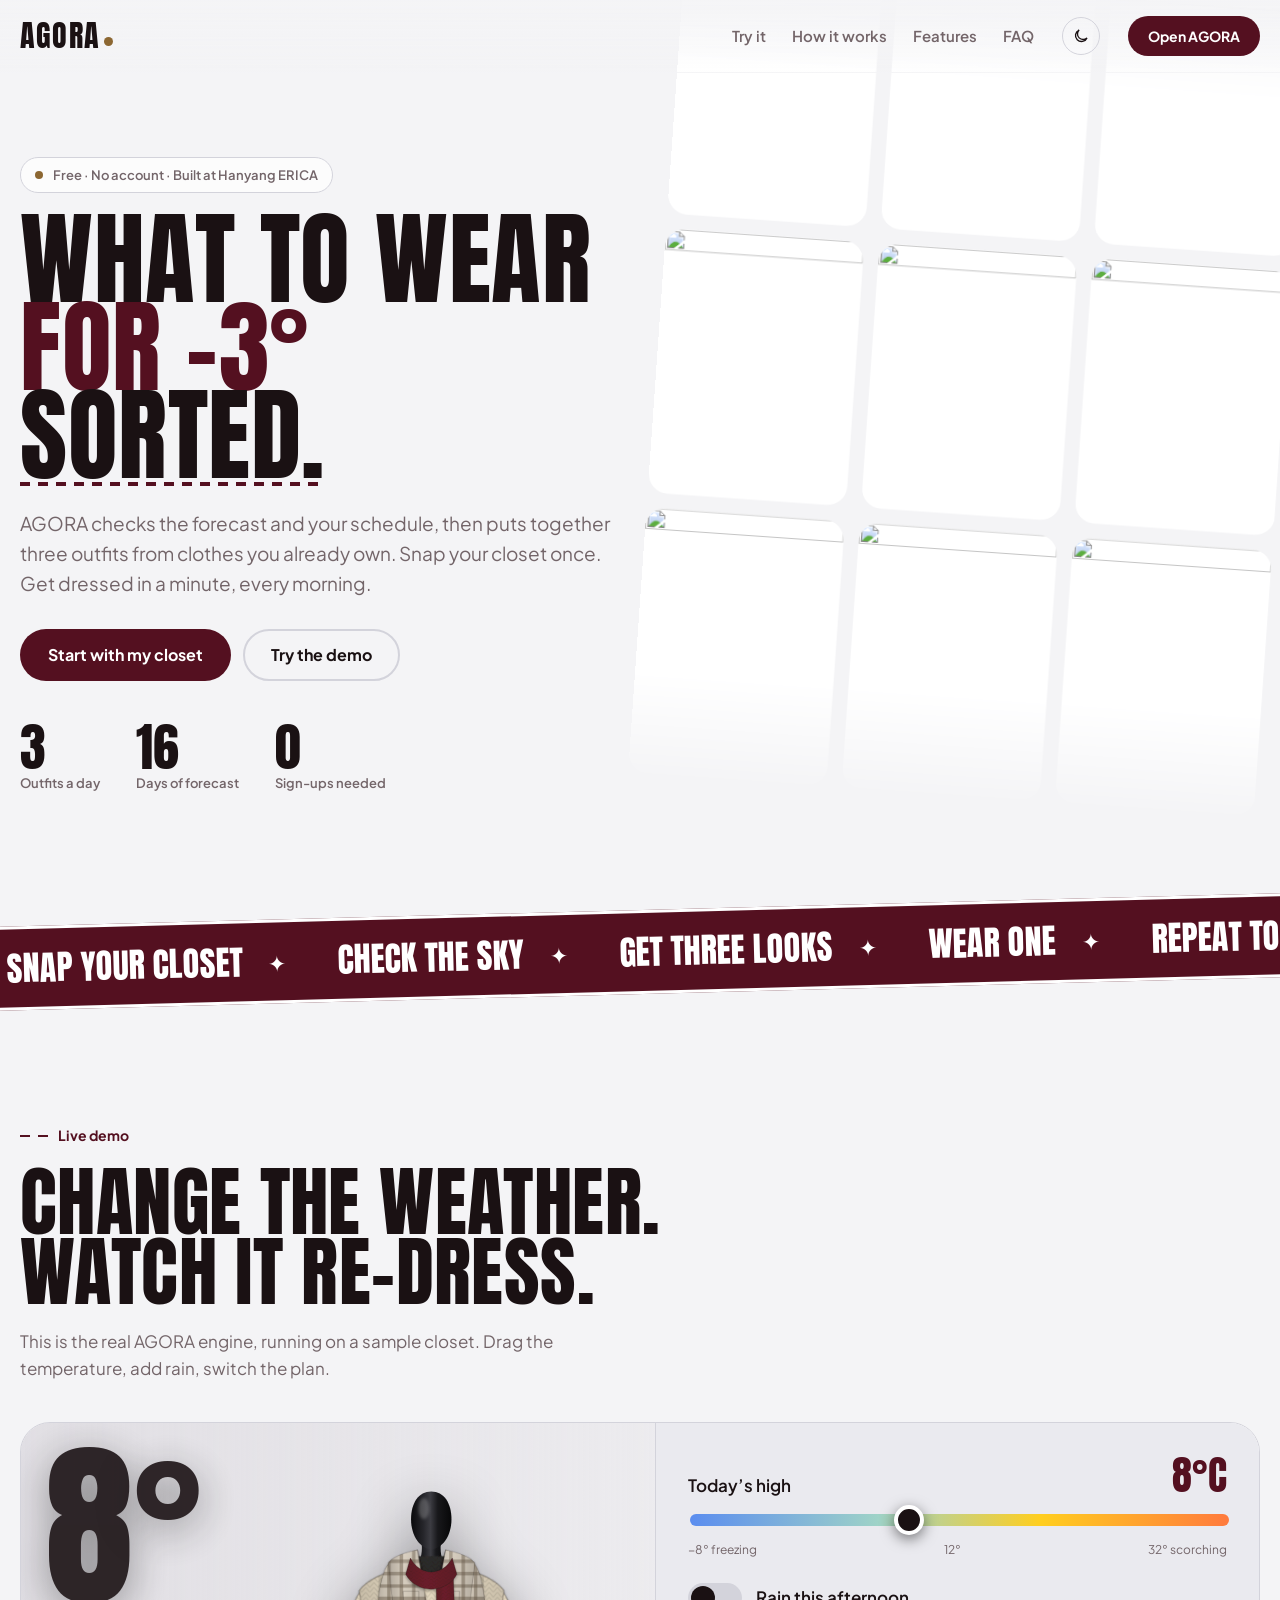
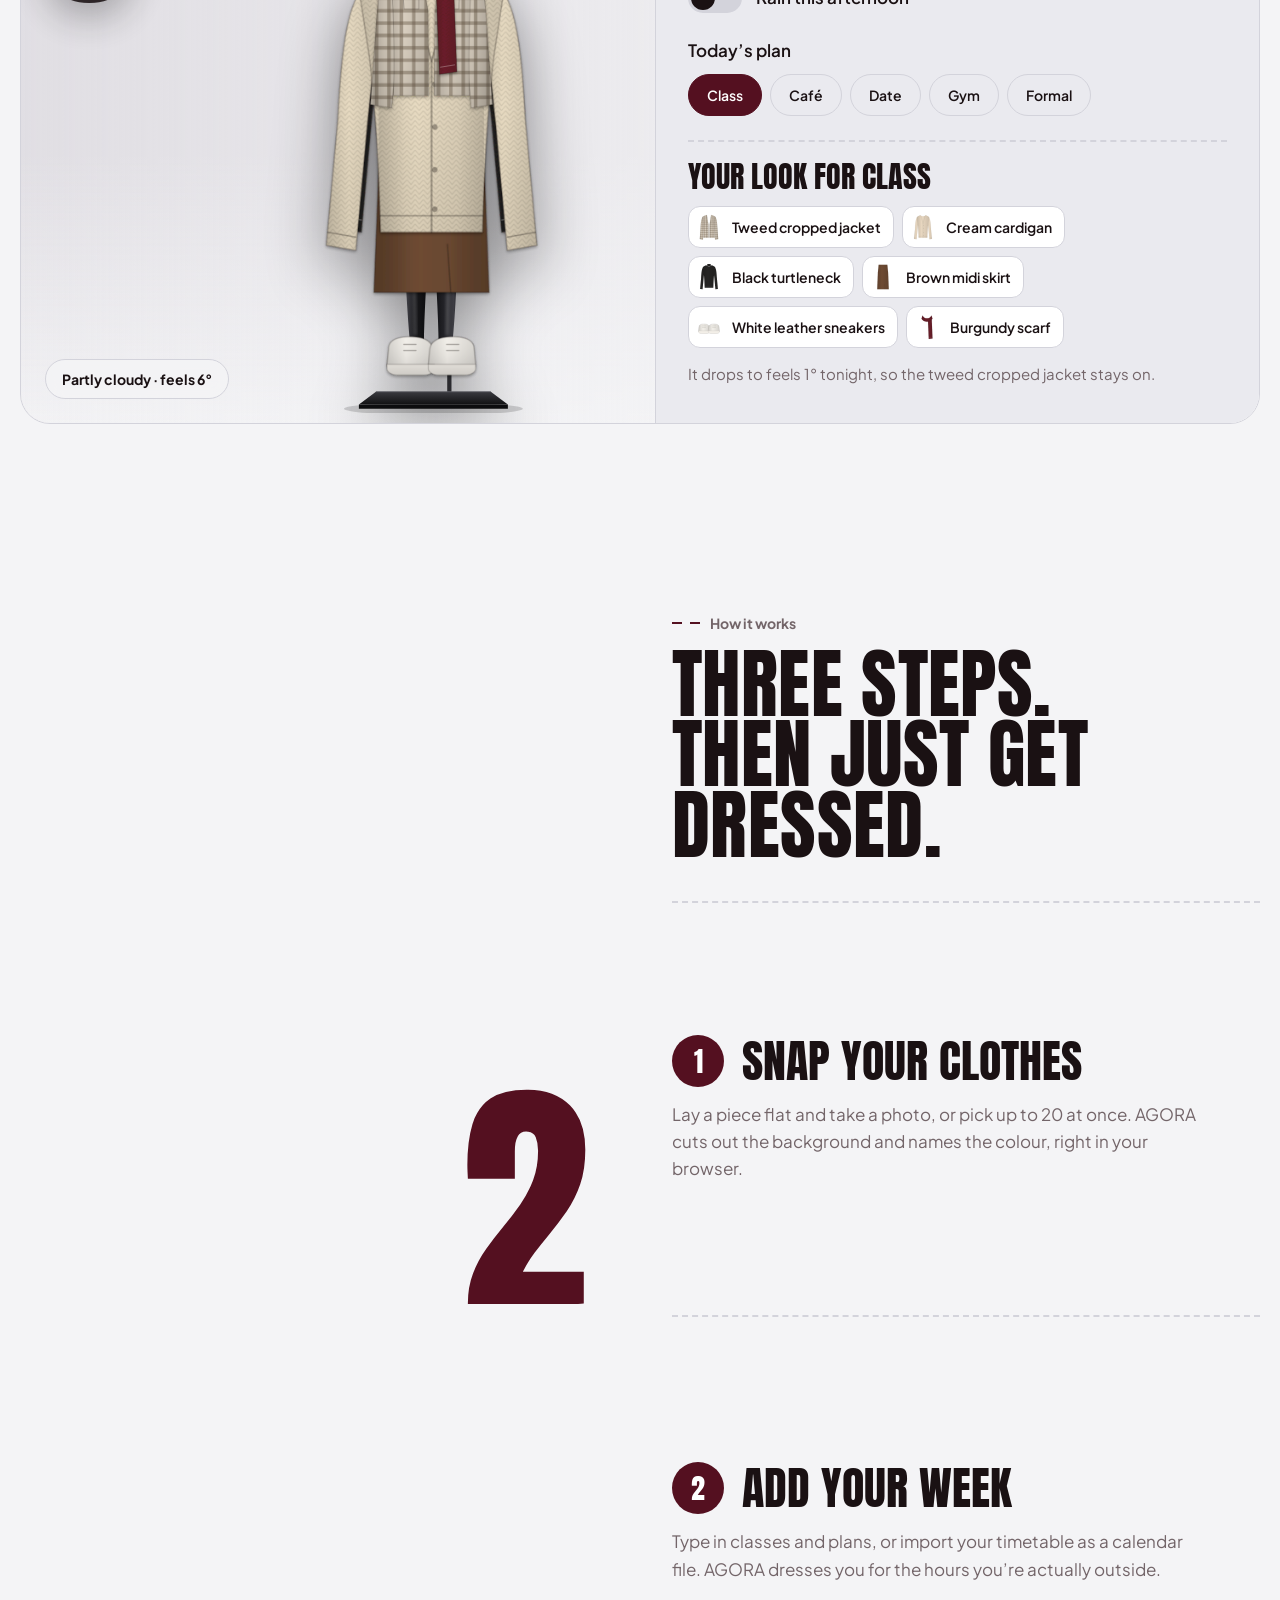
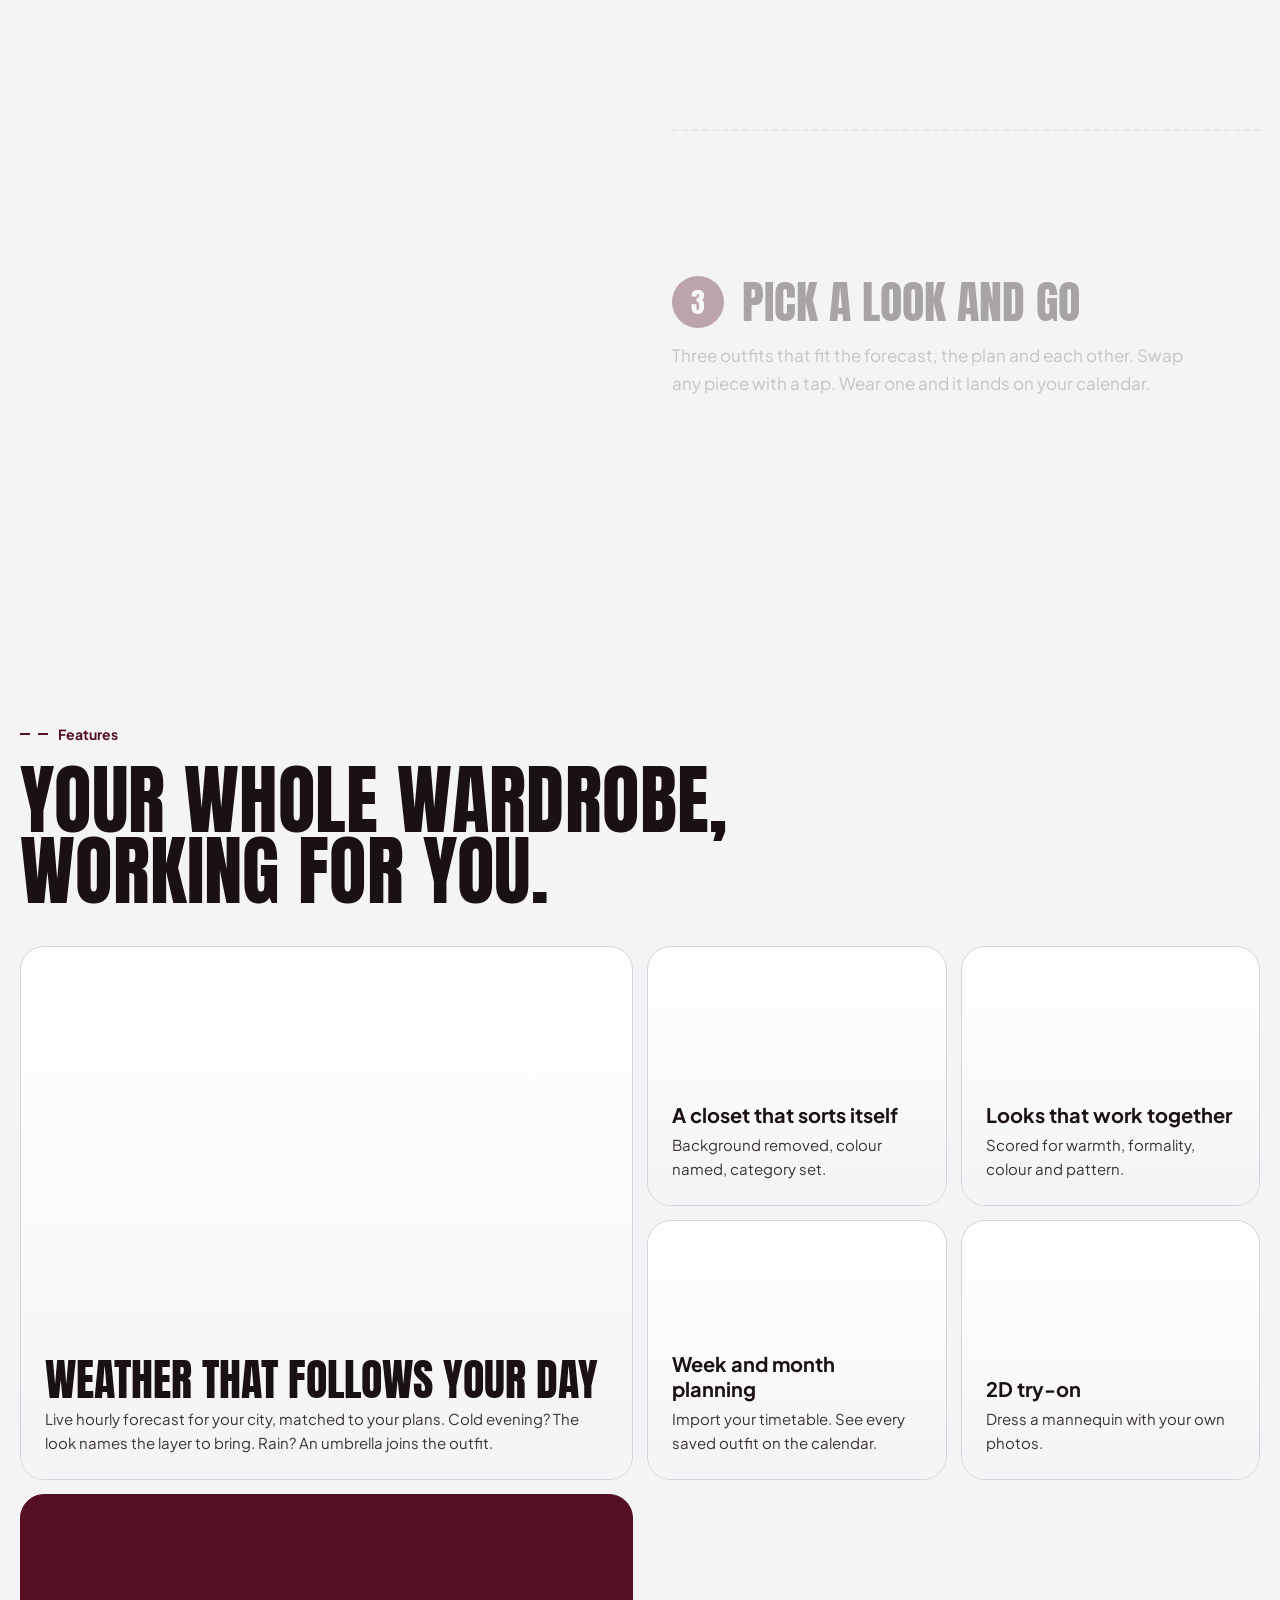
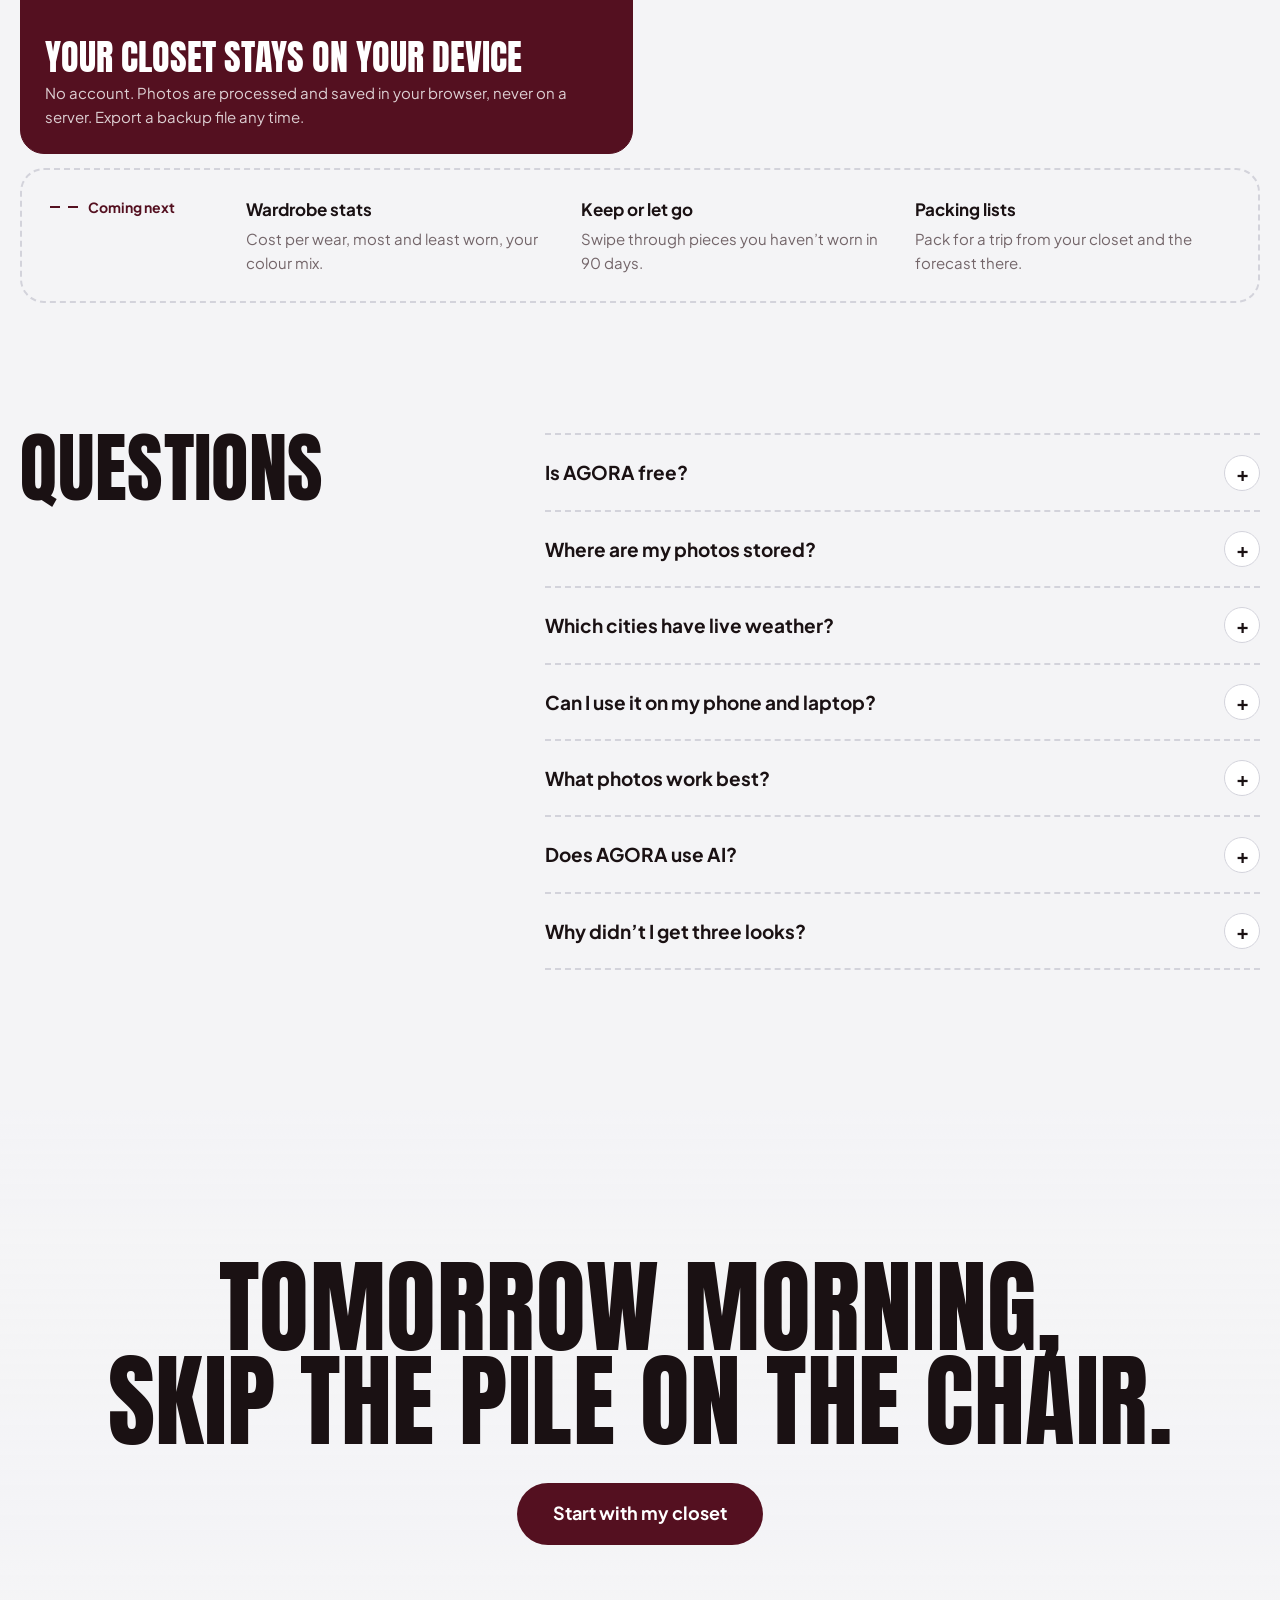
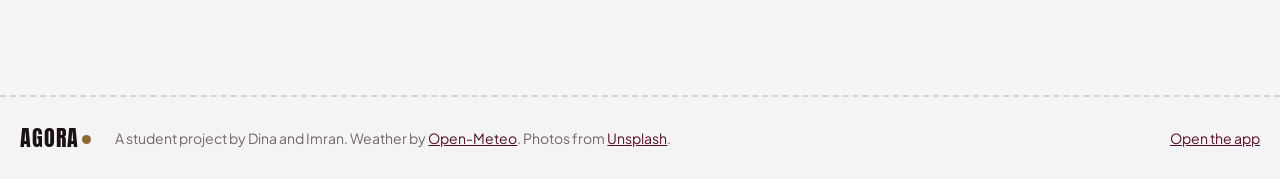
==== commit 9600e525: "Add light/dark mode toggle" ====
--- a/index.html
+++ b/index.html
@@ -5,7 +5,8 @@
 <meta name="viewport" content="width=device-width,initial-scale=1,viewport-fit=cover">
 <title>AGORA: outfits for your weather and your week</title>
 <meta name="description" content="AGORA reads the forecast and your schedule, then picks outfits from clothes you already own. Free, no account, and your closet stays on your device.">
-<meta name="theme-color" content="#0F0D0B">
+<meta name="theme-color" content="#F4F4F6">
+<script src="js/theme.js"></script>
 <link rel="icon" href="favicon.svg" type="image/svg+xml">
 <link rel="preconnect" href="https://fonts.googleapis.com">
 <link rel="preconnect" href="https://fonts.gstatic.com" crossorigin>
@@ -23,6 +24,7 @@
         <a href="#features">Features</a>
         <a href="#faq">FAQ</a>
     </nav>
+    <button type="button" class="themetog" data-theme-toggle aria-label="Switch theme"><svg class="i-moon" viewBox="0 0 24 24" fill="none" stroke="currentColor" stroke-width="1.8" aria-hidden="true"><path d="M20 14.5A8 8 0 1 1 9.5 4a6.5 6.5 0 0 0 10.5 10.5z"/></svg><svg class="i-sun" viewBox="0 0 24 24" fill="none" stroke="currentColor" stroke-width="1.8" aria-hidden="true"><circle cx="12" cy="12" r="4"/><path d="M12 2v2M12 20v2M4.9 4.9l1.4 1.4M17.7 17.7l1.4 1.4M2 12h2M20 12h2M4.9 19.1l1.4-1.4M17.7 6.3l1.4-1.4"/></svg></button>
     <a class="btn btn-sun small" href="app.html">Open AGORA</a>
 </header>
 
--- a/css/landing.css
+++ b/css/landing.css
@@ -1,29 +1,43 @@
 /* AGORA landing. Espresso black, bone white, signal yellow. Stitch lines (dashed) are the recurring pattern. */
 :root{
-    --bg:#0F0D0B; --bg2:#171411; --card:#1F1B17; --line:#35302A;
-    --bone:#F4EEE4; --muted:#A69D90; --sun:#FFCE1F; --sun-2:#FFE070; --ink:#141210;
+    /* LIGHT MODE */
+    --bg:#F4F4F6; --bg2:#EAEAEF; --card:#FFFFFF; --line:#D3D3DB;
+    --bone:#1A1113; --muted:#736569; --sun:#541020; --sun-2:#6E1A2B; --ink:#FFFFFF;
+    --accent:#541020; --gold:#8C6732;
     --d:"Anton","Impact","Haettenschweiler","Arial Narrow Bold",sans-serif;
     --f:"Plus Jakarta Sans",ui-sans-serif,system-ui,-apple-system,"Segoe UI",sans-serif;
-    --stitch:repeating-linear-gradient(90deg,var(--sun) 0 10px,transparent 10px 18px);
+    --stitch:repeating-linear-gradient(90deg,var(--accent) 0 10px,transparent 10px 18px);
     --warm:.4;
+    color-scheme:light;
+}
+@media (prefers-color-scheme:dark){:root:not([data-theme="light"]){
+    /* DARK MODE */
+    --bg:#0E0B0C; --bg2:#181315; --card:#1F191B; --line:#3E3034;
+    --bone:#F4F1F2; --muted:#9A888C; --sun:#A52F46; --sun-2:#B8394F; --ink:#FFFFFF;
+    --accent:#D4AF37; --gold:#D4AF37;
+    color-scheme:dark;
+}}
+:root[data-theme="dark"]{
+    /* DARK MODE */
+    --bg:#0E0B0C; --bg2:#181315; --card:#1F191B; --line:#3E3034;
+    --bone:#F4F1F2; --muted:#9A888C; --sun:#A52F46; --sun-2:#B8394F; --ink:#FFFFFF;
+    --accent:#D4AF37; --gold:#D4AF37;
     color-scheme:dark;
 }
 *{box-sizing:border-box}
 html{scroll-behavior:smooth}
 body{margin:0;background:var(--bg);color:var(--bone);font-family:var(--f);font-size:17px;line-height:1.6;-webkit-font-smoothing:antialiased;overflow-x:hidden}
-body::before{content:"";position:fixed;inset:0;pointer-events:none;z-index:0;opacity:.5;
-    background-image:radial-gradient(rgba(255,206,31,.07) 1px,transparent 1.2px);background-size:22px 22px}
 main,header,footer{position:relative;z-index:1}
-a{color:var(--sun)}
+a{color:var(--accent)}
 img{display:block;max-width:100%}
-:focus-visible{outline:3px solid var(--sun);outline-offset:3px;border-radius:6px}
+:focus-visible{outline:3px solid var(--accent);outline-offset:3px;border-radius:6px}
 .skip{position:absolute;left:-999px;top:8px;background:var(--sun);color:var(--ink);padding:8px 14px;border-radius:8px;z-index:60}
 .skip:focus{left:8px}
 h1,h2,h3{margin:0}
 h2{font-family:var(--d);font-weight:400;text-transform:uppercase;font-size:clamp(40px,6vw,84px);line-height:.92;letter-spacing:.005em}
 h3{font-size:20px;font-weight:700;line-height:1.25}
 p{margin:0}
-.kicker{display:inline-flex;align-items:center;gap:10px;color:var(--sun);font-weight:700;font-size:14px;margin-bottom:14px}
+.kicker{display:inline-flex;align-items:center;gap:10px;color:var(--accent);font-weight:700;font-size:14px;margin-bottom:14px}
 .kicker::before{content:"";width:28px;height:2px;background:var(--stitch)}
 .sec-head{display:grid;gap:6px;margin-bottom:40px}
 .sec-sub{color:var(--muted);max-width:52ch;margin-top:14px}
@@ -32,16 +46,16 @@
 .btn{display:inline-flex;align-items:center;justify-content:center;min-height:52px;padding:0 26px;border-radius:999px;font-weight:700;font-size:16px;text-decoration:none;border:2px solid transparent;transition:transform .18s ease,box-shadow .18s ease,background-color .18s ease}
 .btn.small{min-height:40px;padding:0 18px;font-size:14px}
 .btn.big{min-height:62px;padding:0 34px;font-size:18px}
-.btn-sun{background:var(--sun);color:var(--ink);box-shadow:0 0 0 0 rgba(255,206,31,.5)}
-.btn-sun:hover{transform:translateY(-2px);box-shadow:0 10px 30px -8px rgba(255,206,31,.55);background:var(--sun-2)}
+.btn-sun{background:var(--sun);color:var(--ink);box-shadow:0 0 0 0 color-mix(in srgb,var(--sun) 50%,transparent)}
+.btn-sun:hover{transform:translateY(-2px);background:var(--sun-2)}
 .btn-ghost{color:var(--bone);border-color:var(--line)}
 .btn-ghost:hover{border-color:var(--bone)}
 
 /* nav */
-.nav{position:fixed;top:0;left:0;right:0;background:linear-gradient(rgba(15,13,11,.92),rgba(15,13,11,0));display:flex;align-items:center;gap:28px;padding:16px max(20px,calc((100vw - 1240px)/2));z-index:40;transition:background-color .25s ease,border-color .25s ease;border-bottom:1px solid transparent}
-.nav.solid{background:rgba(15,13,11,.82);backdrop-filter:blur(14px);border-color:var(--line)}
+.nav{position:fixed;top:0;left:0;right:0;background:linear-gradient(color-mix(in srgb,var(--bg) 92%,transparent),transparent);display:flex;align-items:center;gap:28px;padding:16px max(20px,calc((100vw - 1240px)/2));z-index:40;transition:background-color .25s ease,border-color .25s ease;border-bottom:1px solid transparent}
+.nav.solid{background:color-mix(in srgb,var(--bg) 82%,transparent);backdrop-filter:blur(14px);border-color:var(--line)}
 .wordmark{font-family:var(--d);font-size:30px;letter-spacing:.04em;color:var(--bone);text-decoration:none;display:inline-flex;align-items:flex-end;gap:4px;line-height:1}
-.wordmark i{width:9px;height:9px;border-radius:50%;background:var(--sun);margin-bottom:5px}
+.wordmark i{width:9px;height:9px;border-radius:50%;background:var(--gold);margin-bottom:5px}
 .nav nav{display:flex;gap:26px;margin-left:auto}
 .nav nav a{color:var(--muted);text-decoration:none;font-size:15px;font-weight:600;transition:color .15s}
 .nav nav a:hover{color:var(--bone)}
@@ -50,11 +64,11 @@
 
 /* hero */
 .hero{min-height:100vh;min-height:100svh;display:grid;grid-template-columns:minmax(0,1fr) minmax(0,.95fr);gap:48px;align-items:center;padding-top:110px;padding-bottom:60px;overflow:hidden}
-.pill{display:inline-flex;align-items:center;gap:10px;border:1px solid var(--line);border-radius:999px;padding:7px 14px;font-size:13px;font-weight:600;color:var(--muted);background:rgba(31,27,23,.7)}
-.dot{width:8px;height:8px;border-radius:50%;background:var(--sun);box-shadow:0 0 0 0 rgba(255,206,31,.7);animation:pulse 2s infinite}
-@keyframes pulse{70%{box-shadow:0 0 0 10px rgba(255,206,31,0)}100%{box-shadow:0 0 0 0 rgba(255,206,31,0)}}
+.pill{display:inline-flex;align-items:center;gap:10px;border:1px solid var(--line);border-radius:999px;padding:7px 14px;font-size:13px;font-weight:600;color:var(--muted);background:color-mix(in srgb,var(--card) 70%,transparent)}
+.dot{width:8px;height:8px;border-radius:50%;background:var(--gold);box-shadow:0 0 0 0 color-mix(in srgb,var(--sun) 70%,transparent);animation:pulse 2s infinite}
+@keyframes pulse{70%{box-shadow:0 0 0 10px transparent}100%{box-shadow:0 0 0 0 transparent}}
 .hero h1{font-family:var(--d);font-weight:400;text-transform:uppercase;font-size:clamp(60px,8vw,124px);line-height:.86;letter-spacing:.005em;margin-top:22px;display:grid}
-.hero h1 .l2{color:var(--sun);white-space:nowrap}
+.hero h1 .l2{color:var(--accent);white-space:nowrap}
 .rot{display:inline-block;position:relative}
 .rot.swap{animation:rot .45s cubic-bezier(.2,.8,.2,1)}
 @keyframes rot{0%{opacity:0;transform:translateY(40%) rotate(2deg)}100%{opacity:1;transform:none}}
@@ -91,17 +105,17 @@
 .demo-bg{position:absolute;inset:0;width:100%;height:100%;object-fit:cover;z-index:-2;transition:opacity .5s ease,transform 6s ease;transform:scale(1.06)}
 .demo-bg.fade{opacity:0}
 .demo-shade{position:absolute;inset:0;z-index:-1;background:
-    linear-gradient(90deg,rgba(15,13,11,.25),rgba(15,13,11,.7)),
-    linear-gradient(0deg,rgba(15,13,11,.9),transparent 45%),
+    linear-gradient(90deg,color-mix(in srgb,var(--bg) 25%,transparent),color-mix(in srgb,var(--bg) 70%,transparent)),
+    linear-gradient(0deg,color-mix(in srgb,var(--bg) 90%,transparent),transparent 45%),
     color-mix(in oklab,rgba(70,120,200,.35),rgba(255,150,40,.35) calc(var(--warm)*100%));mix-blend-mode:normal}
 .demo-temp{position:absolute;left:24px;top:14px;font-family:var(--d);font-size:clamp(110px,14vw,200px);line-height:1;color:var(--bone);opacity:.9;text-shadow:0 10px 40px rgba(0,0,0,.4)}
 .demo-fig{position:absolute;inset:60px 30px 10px 34%}
 .demo-fig svg{width:100%;height:100%;filter:drop-shadow(0 20px 30px rgba(0,0,0,.45))}
-.demo-badge{position:absolute;left:24px;bottom:24px;background:rgba(15,13,11,.75);backdrop-filter:blur(8px);border:1px solid var(--line);border-radius:999px;padding:8px 16px;font-weight:700;font-size:14px}
+.demo-badge{position:absolute;left:24px;bottom:24px;background:color-mix(in srgb,var(--bg) 75%,transparent);backdrop-filter:blur(8px);border:1px solid var(--line);border-radius:999px;padding:8px 16px;font-weight:700;font-size:14px}
 .demo-panel{padding:32px;display:flex;flex-direction:column;gap:24px;background:var(--bg2);border-left:1px solid var(--line)}
 .slider{display:grid;gap:12px}
 .slider-top{display:flex;justify-content:space-between;align-items:baseline;font-weight:600}
-.slider-top b{font-family:var(--d);font-size:40px;font-weight:400;color:var(--sun);line-height:1}
+.slider-top b{font-family:var(--d);font-size:40px;font-weight:400;color:var(--accent);line-height:1}
 .slider input{-webkit-appearance:none;appearance:none;width:100%;height:12px;border-radius:999px;background:linear-gradient(90deg,#5B8DEF,#9FD3C7 35%,#FFCE1F 65%,#FF7A3D);outline-offset:6px;cursor:pointer}
 .slider input::-webkit-slider-thumb{-webkit-appearance:none;width:30px;height:30px;border-radius:50%;background:var(--bone);border:4px solid var(--ink);box-shadow:0 4px 14px rgba(0,0,0,.5);transition:transform .15s}
 .slider input:active::-webkit-slider-thumb{transform:scale(1.15)}
@@ -126,7 +140,7 @@
 .demo-out h3{font-family:var(--d);font-weight:400;text-transform:uppercase;font-size:30px;line-height:1}
 .demo-pieces{display:flex;flex-wrap:wrap;gap:8px}
 .demo-pieces span{display:inline-flex;align-items:center;gap:8px;background:var(--card);border:1px solid var(--line);border-radius:12px;padding:5px 12px 5px 5px;font-size:14px;font-weight:600;animation:pop .35s cubic-bezier(.2,1.3,.4,1) both}
-.demo-pieces img{width:30px;height:30px;object-fit:contain;background:#2A2520;border-radius:8px;padding:2px}
+.demo-pieces img{width:30px;height:30px;object-fit:contain;background:var(--card);border-radius:8px;padding:2px}
 @keyframes pop{from{opacity:0;transform:translateY(6px) scale(.95)}}
 .demo-note{color:var(--muted);font-size:15px}
 
@@ -135,7 +149,7 @@
 .how-photo{position:sticky;top:100px;height:min(78vh,700px);border-radius:30px;overflow:hidden;align-self:start}
 .how-photo img{width:100%;height:100%;object-fit:cover;transition:opacity .45s ease,transform .8s ease}
 .how-photo img.fade{opacity:0;transform:scale(1.04)}
-.how-num{position:absolute;right:20px;bottom:-30px;font-family:var(--d);font-size:260px;line-height:1;color:var(--sun);text-shadow:0 10px 40px rgba(0,0,0,.5)}
+.how-num{position:absolute;right:20px;bottom:-30px;font-family:var(--d);font-size:260px;line-height:1;color:var(--accent)}
 .how-steps ol{list-style:none;margin:40px 0 0;padding:0;display:grid;gap:0}
 .how-steps li{min-height:46vh;display:flex;flex-direction:column;justify-content:center;gap:14px;border-top:2px dashed var(--line);opacity:.35;transition:opacity .35s}
 .how-steps li.on{opacity:1}
@@ -148,16 +162,16 @@
 .bento{display:grid;grid-template-columns:repeat(4,1fr);grid-auto-rows:260px;gap:14px}
 .tile{position:relative;border-radius:24px;overflow:hidden;padding:24px;display:flex;flex-direction:column;justify-content:flex-end;gap:6px;isolation:isolate;border:1px solid var(--line);background:var(--card)}
 .tile::before{content:"";position:absolute;inset:0;z-index:-2;background:var(--img) center/cover;transition:transform .6s cubic-bezier(.2,.7,.2,1),filter .4s}
-.tile::after{content:"";position:absolute;inset:0;z-index:-1;background:linear-gradient(0deg,rgba(15,13,11,.95) 10%,rgba(15,13,11,.35) 55%,rgba(15,13,11,.1))}
+.tile::after{content:"";position:absolute;inset:0;z-index:-1;background:linear-gradient(0deg,color-mix(in srgb,var(--bg) 95%,transparent) 10%,color-mix(in srgb,var(--bg) 35%,transparent) 55%,color-mix(in srgb,var(--bg) 10%,transparent))}
 .tile:hover::before{transform:scale(1.07);filter:saturate(1.2)}
-.tile p{color:#D6CEC2;font-size:15px}
+.tile p{color:color-mix(in srgb,var(--bone) 85%,transparent);font-size:15px}
 .t-big{grid-column:span 2;grid-row:span 2}
 .t-big h3{font-family:var(--d);font-weight:400;text-transform:uppercase;font-size:44px;line-height:.95}
 .t-wide{grid-column:span 2}
 .t-sun{background:var(--sun);color:var(--ink);border-color:var(--sun)}
 .t-sun::before,.t-sun::after{display:none}
 .t-sun h3{font-family:var(--d);font-weight:400;text-transform:uppercase;font-size:36px;line-height:1}
-.t-sun p{color:#3B3226}
+.t-sun p{color:color-mix(in srgb,var(--ink) 80%,var(--sun))}
 .soon{margin-top:14px;border:2px dashed var(--line);border-radius:24px;padding:26px 28px;display:grid;grid-template-columns:180px 1fr;gap:16px;align-items:start}
 .soon .kicker{margin:0}
 .soon ul{list-style:none;margin:0;padding:0;display:grid;grid-template-columns:repeat(3,1fr);gap:20px}
@@ -177,7 +191,7 @@
 
 /* final */
 .final{position:relative;margin-top:140px;padding-top:150px;padding-bottom:150px;overflow:hidden;display:grid;justify-items:center;text-align:center;gap:34px;isolation:isolate}
-.final-bg{position:absolute;inset:0;z-index:-1;background:linear-gradient(rgba(15,13,11,.72),rgba(15,13,11,.88)),url(https://images.unsplash.com/photo-1490481651871-ab68de25d43d?auto=format&fit=crop&w=1600&q=70) center/cover;transform:scale(1.05)}
+.final-bg{position:absolute;inset:0;z-index:-1;background:linear-gradient(color-mix(in srgb,var(--bg) 72%,transparent),color-mix(in srgb,var(--bg) 88%,transparent)),url(https://images.unsplash.com/photo-1490481651871-ab68de25d43d?auto=format&fit=crop&w=1600&q=70) center/cover;transform:scale(1.05)}
 .final h2{font-size:clamp(48px,8vw,120px)}
 
 .foot{display:flex;align-items:center;gap:24px;padding:30px max(20px,calc((100vw - 1240px)/2));border-top:2px dashed var(--line);font-size:14px;color:var(--muted)}
@@ -216,7 +230,9 @@
     body{font-size:16px}
     .nav{gap:12px;padding-top:12px;padding-bottom:12px}
     .nav nav{display:none}
+    .nav .themetog{margin-left:auto}
     .nav .btn{margin-left:auto}
+    .nav .themetog+.btn{margin-left:0}
     .hero h1{font-size:clamp(54px,17vw,90px)}
     .stats{gap:24px}
     .stats dd{font-size:42px}
@@ -231,3 +247,15 @@
     .foot{flex-wrap:wrap}
     .how-num{font-size:160px}
 }
+
+/* light / dark switch */
+.themetog{display:grid;place-items:center;width:38px;height:38px;flex:none;border:1px solid var(--line);background:transparent;color:inherit;border-radius:50%;cursor:pointer;padding:0;transition:border-color .15s}
+.themetog:hover{border-color:currentColor}
+.themetog svg{width:18px;height:18px}
+.themetog .i-sun{display:none}
+:root[data-theme="dark"] .themetog .i-moon{display:none}
+:root[data-theme="dark"] .themetog .i-sun{display:block}
+@media (prefers-color-scheme:dark){
+    :root:not([data-theme="light"]) .themetog .i-moon{display:none}
+    :root:not([data-theme="light"]) .themetog .i-sun{display:block}
+}
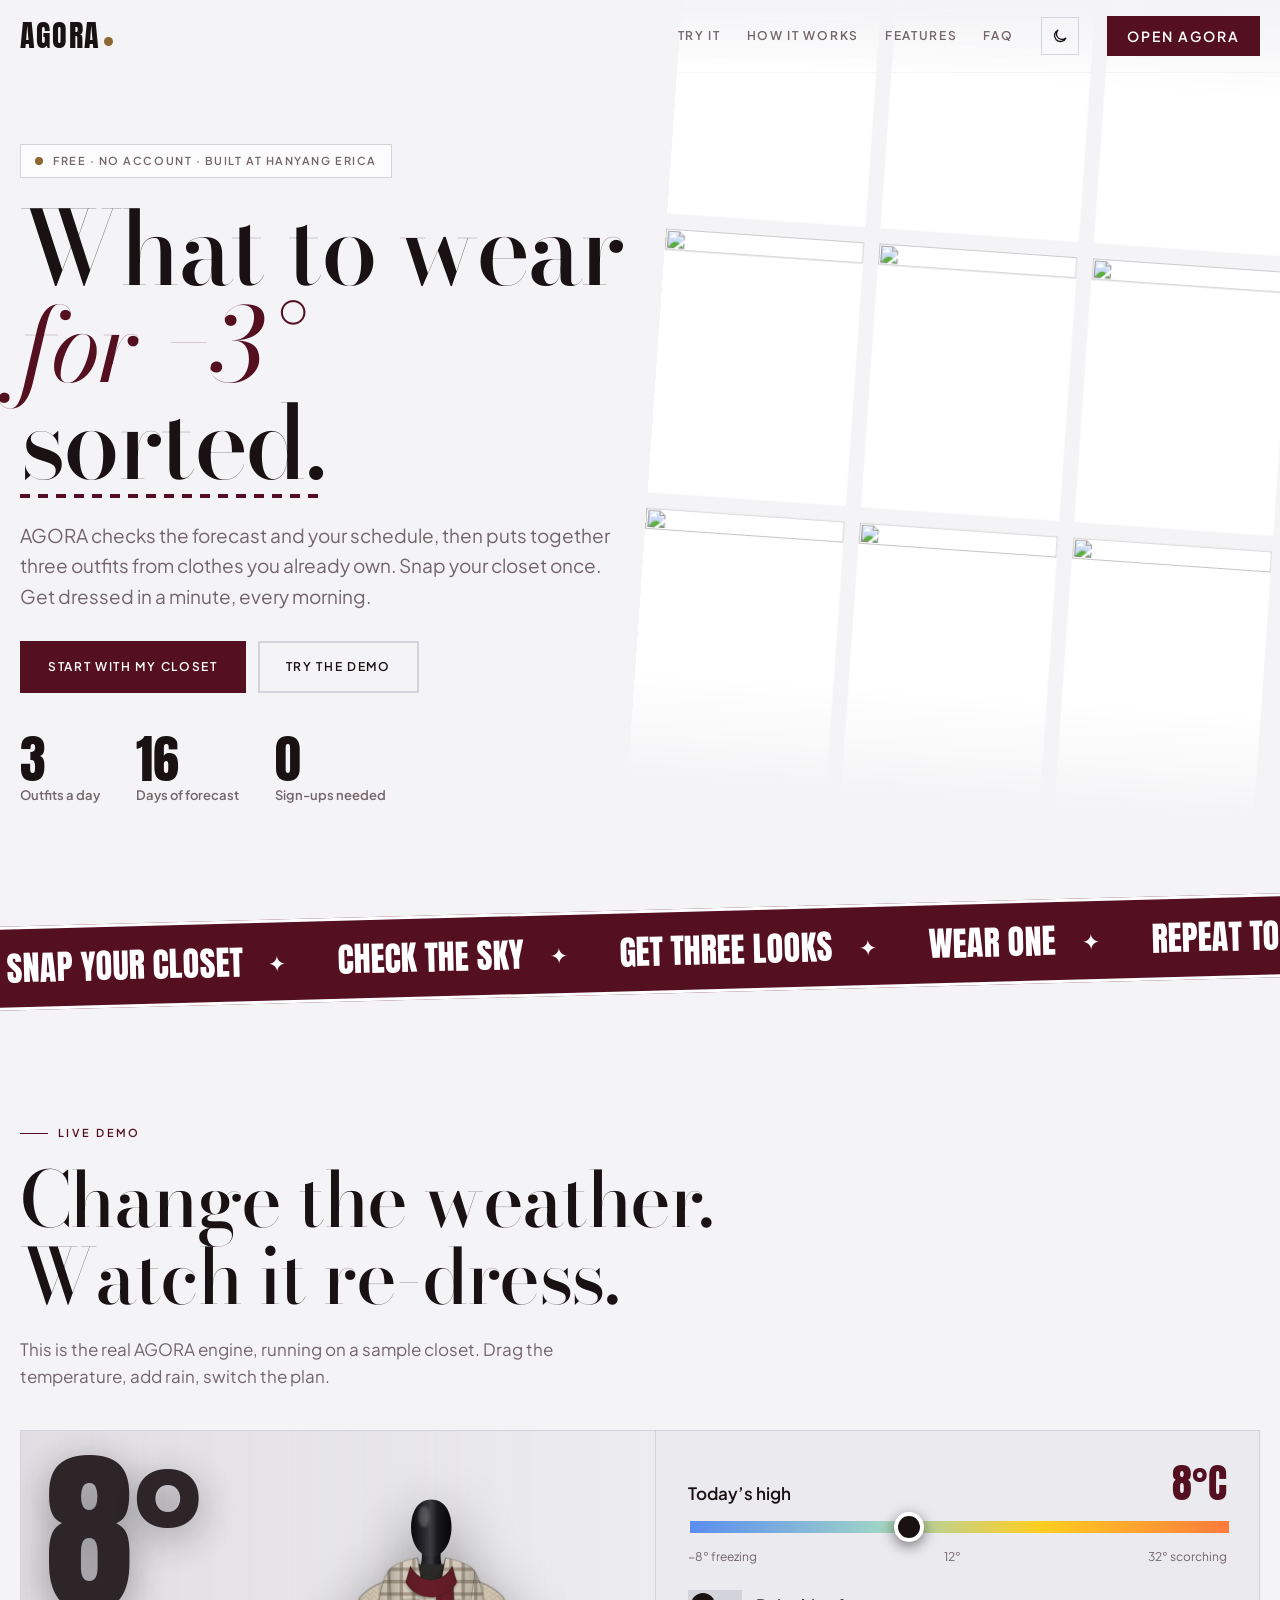
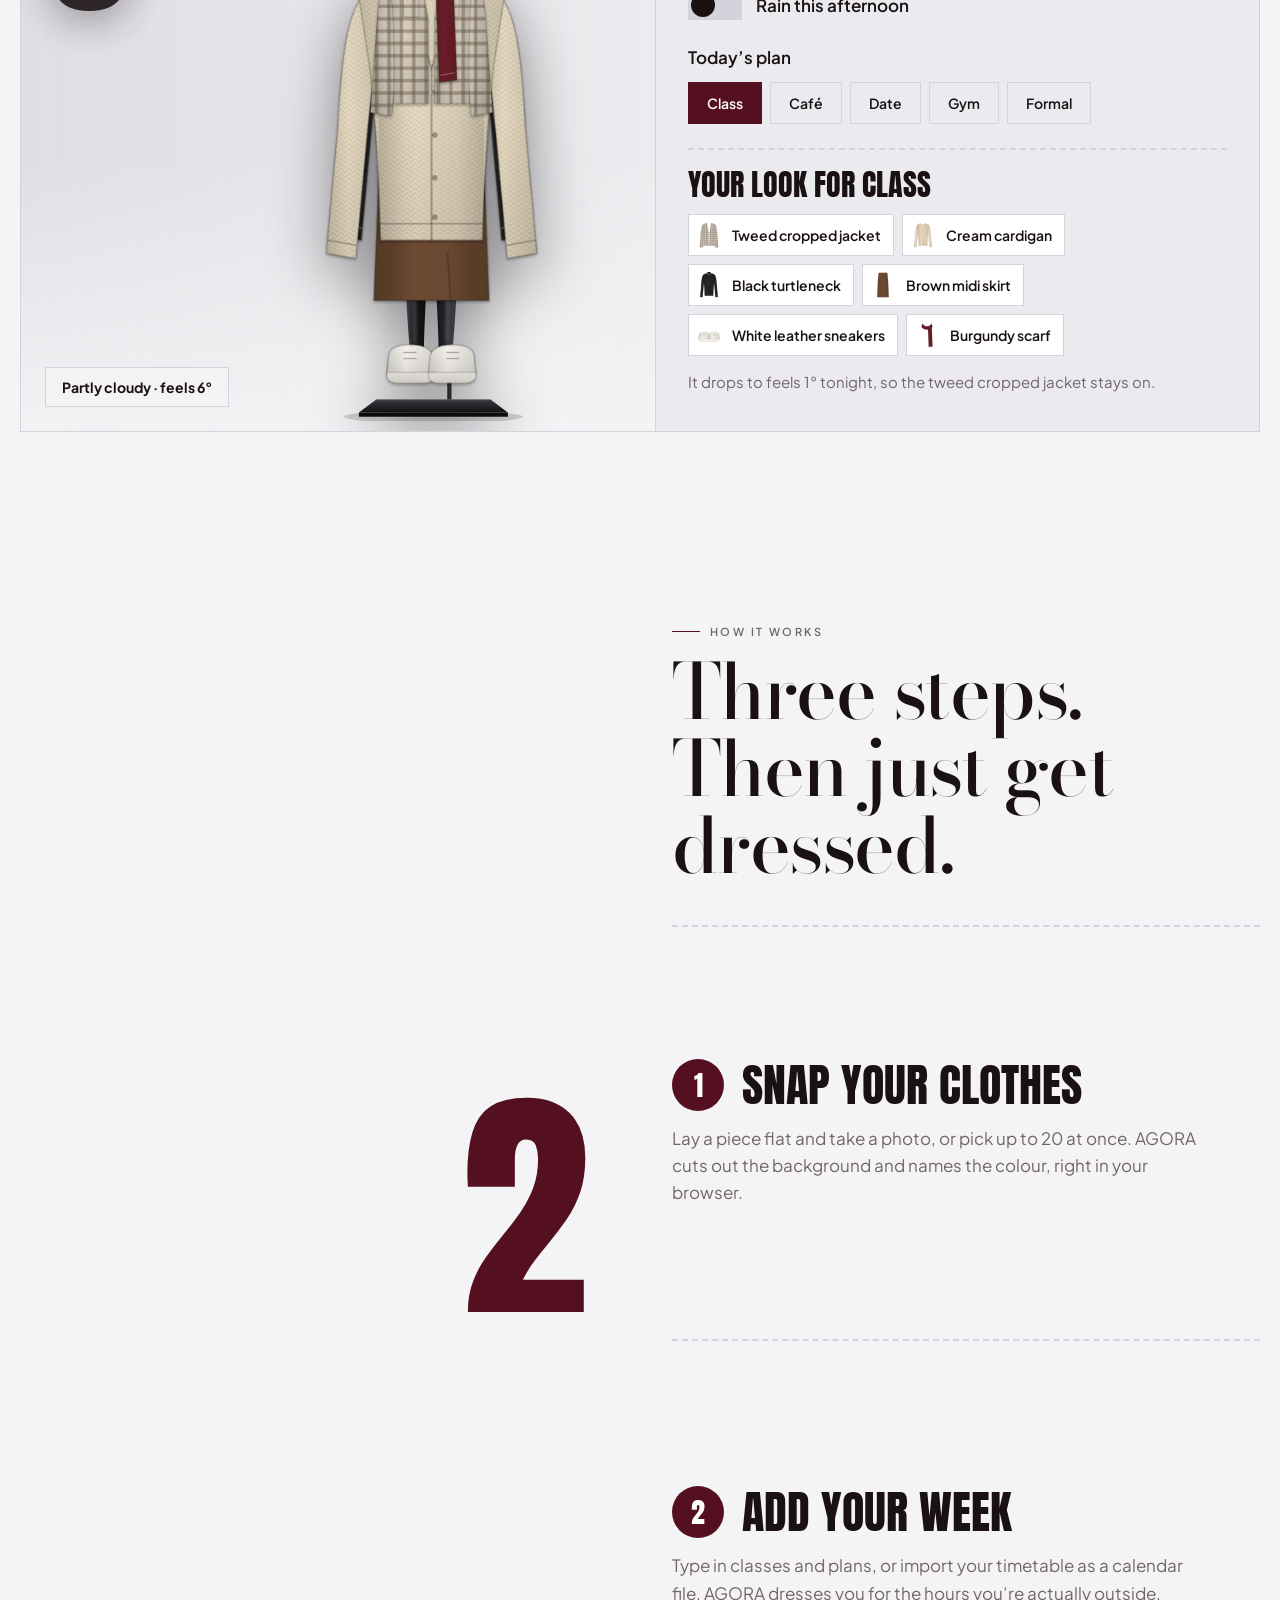
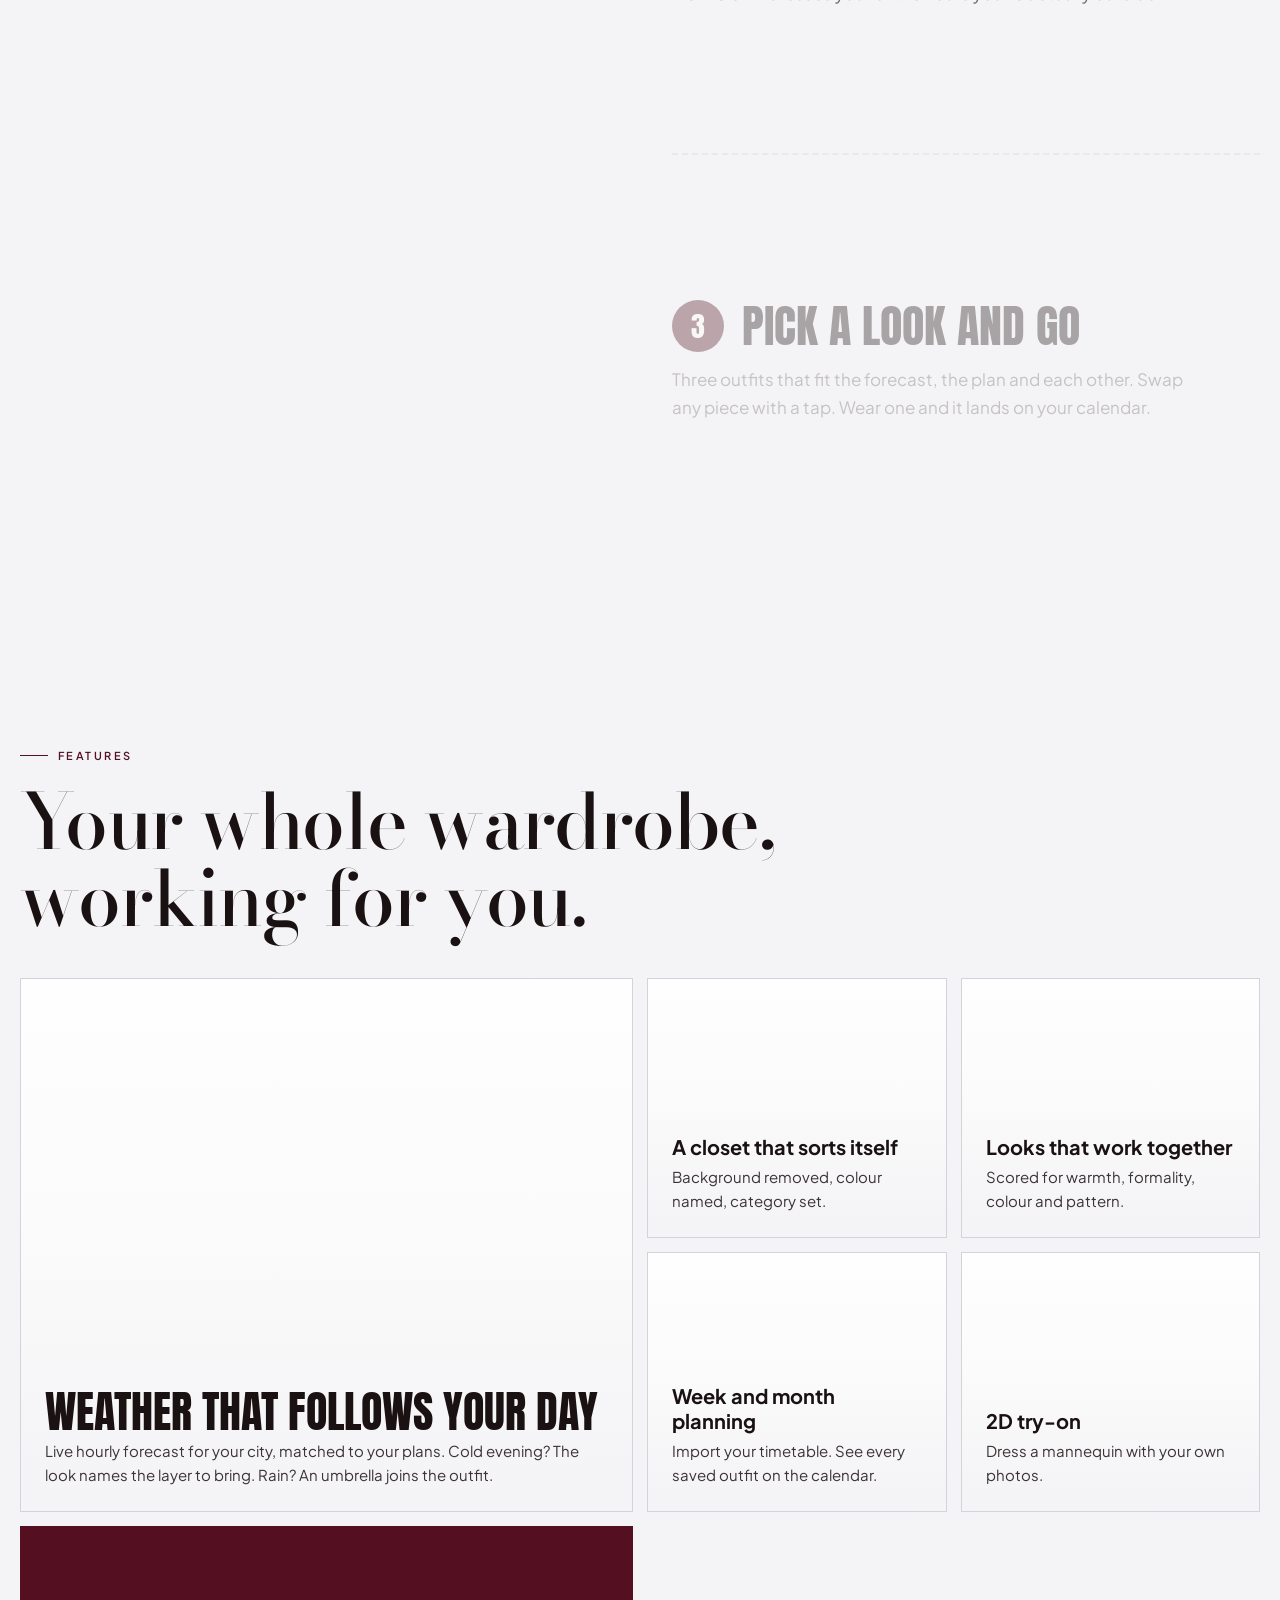
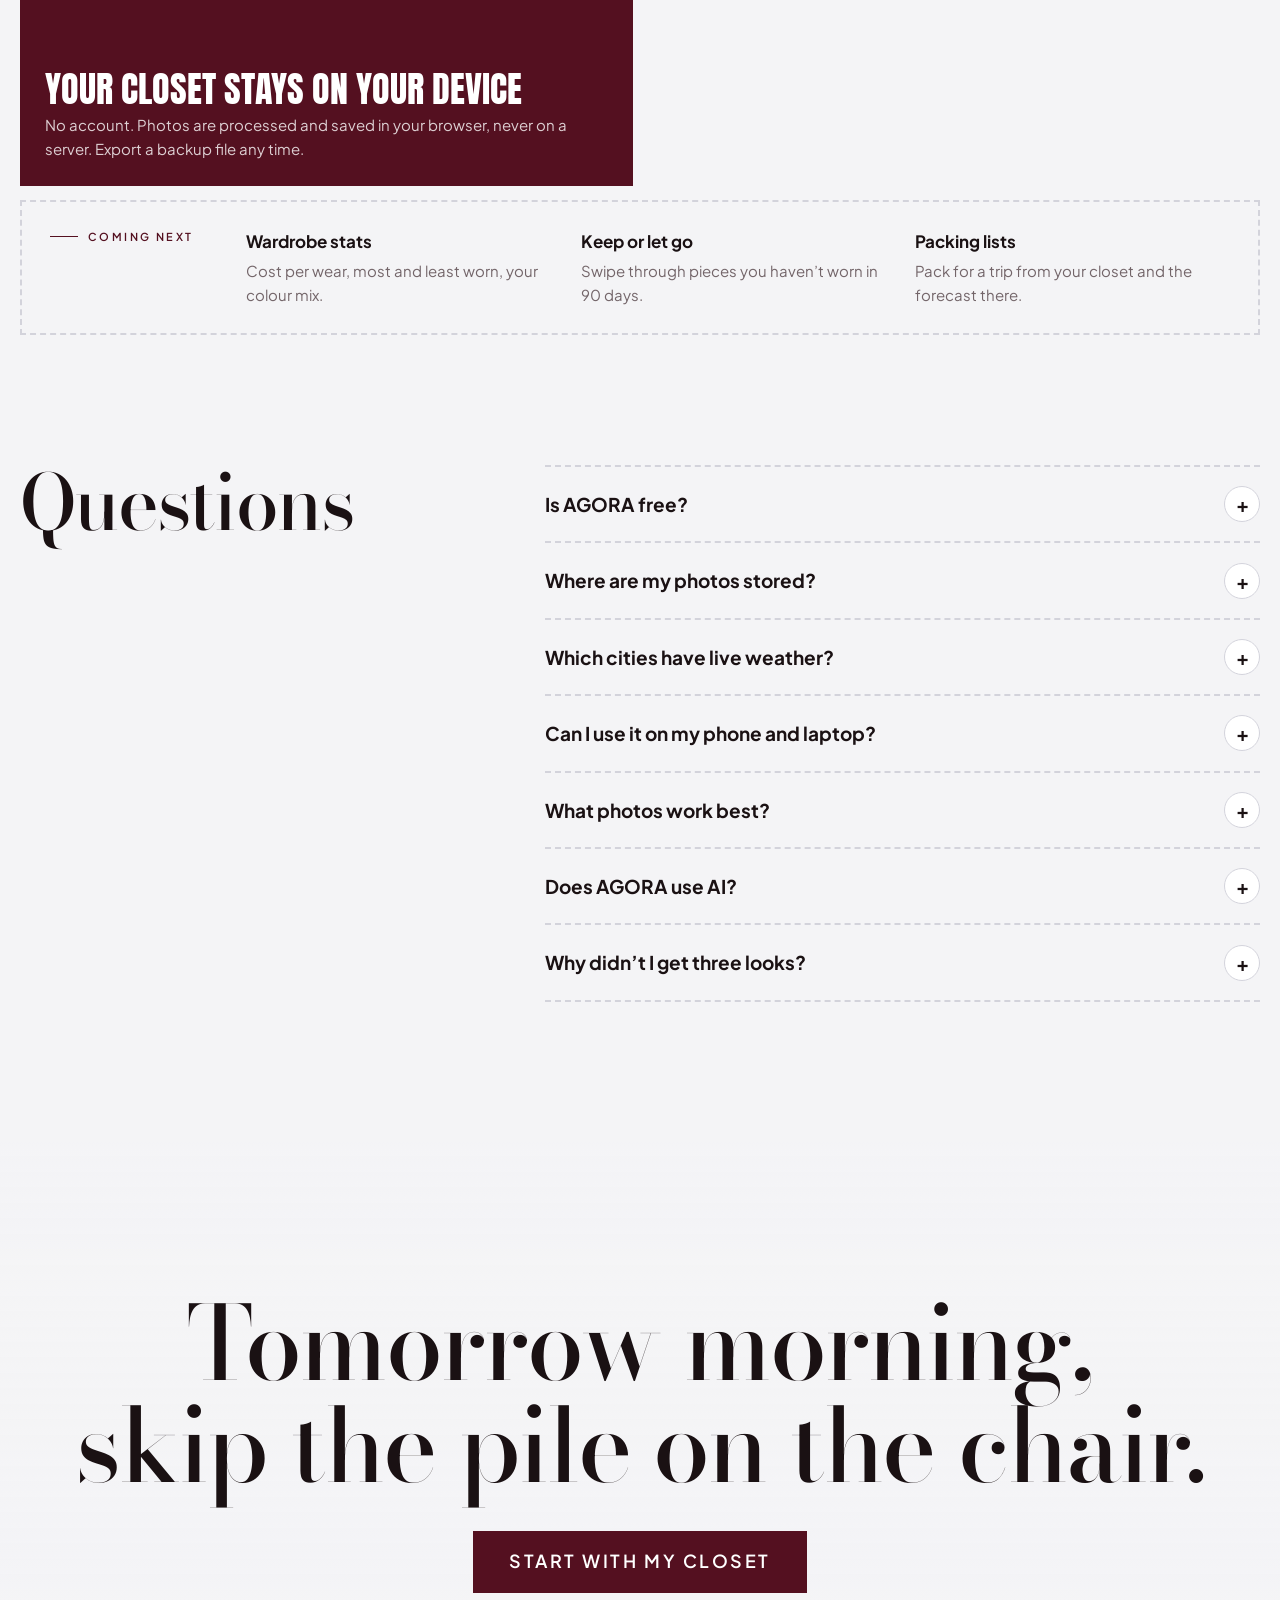
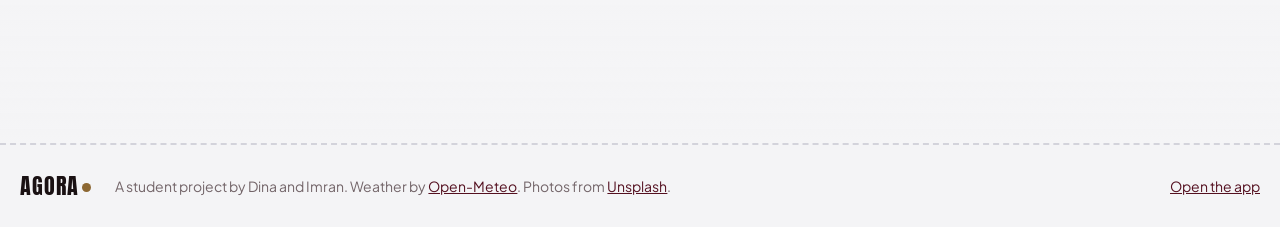
==== commit ee41f8b6: "Editorial style, maroon and gold dark mode" ====
--- a/index.html
+++ b/index.html
@@ -11,7 +11,7 @@
 <link rel="preconnect" href="https://fonts.googleapis.com">
 <link rel="preconnect" href="https://fonts.gstatic.com" crossorigin>
 <link rel="preconnect" href="https://images.unsplash.com">
-<link rel="stylesheet" href="https://fonts.googleapis.com/css2?family=Anton&family=Plus+Jakarta+Sans:wght@400;500;600;700;800&display=swap">
+<link rel="stylesheet" href="https://fonts.googleapis.com/css2?family=Anton&family=Bodoni+Moda:ital,wght@0,400;0,500;0,600;1,400;1,500&family=Plus+Jakarta+Sans:wght@400;500;600;700;800&display=swap">
 <link rel="stylesheet" href="css/landing.css">
 </head>
 <body>
--- a/css/landing.css
+++ b/css/landing.css
@@ -5,6 +5,7 @@
     --bone:#1A1113; --muted:#736569; --sun:#541020; --sun-2:#6E1A2B; --ink:#FFFFFF;
     --accent:#541020; --gold:#8C6732;
     --d:"Anton","Impact","Haettenschweiler","Arial Narrow Bold",sans-serif;
+    --serif:"Bodoni Moda","Didot","Bodoni 72",Georgia,serif;
     --f:"Plus Jakarta Sans",ui-sans-serif,system-ui,-apple-system,"Segoe UI",sans-serif;
     --stitch:repeating-linear-gradient(90deg,var(--accent) 0 10px,transparent 10px 18px);
     --warm:.4;
@@ -12,16 +13,16 @@
 }
 @media (prefers-color-scheme:dark){:root:not([data-theme="light"]){
     /* DARK MODE */
-    --bg:#0E0B0C; --bg2:#181315; --card:#1F191B; --line:#3E3034;
-    --bone:#F4F1F2; --muted:#9A888C; --sun:#A52F46; --sun-2:#B8394F; --ink:#FFFFFF;
-    --accent:#D4AF37; --gold:#D4AF37;
+    --bg:#3C0008; --bg2:#4A0C14; --card:#4E0E17; --line:#9E7A3E;
+    --bone:#F1E8E4; --muted:#CDB9A5; --sun:#F1E8E4; --sun-2:#FFFFFF; --ink:#3C0008;
+    --accent:#E8C25A; --gold:#E8C25A;
     color-scheme:dark;
 }}
 :root[data-theme="dark"]{
     /* DARK MODE */
-    --bg:#0E0B0C; --bg2:#181315; --card:#1F191B; --line:#3E3034;
-    --bone:#F4F1F2; --muted:#9A888C; --sun:#A52F46; --sun-2:#B8394F; --ink:#FFFFFF;
-    --accent:#D4AF37; --gold:#D4AF37;
+    --bg:#3C0008; --bg2:#4A0C14; --card:#4E0E17; --line:#9E7A3E;
+    --bone:#F1E8E4; --muted:#CDB9A5; --sun:#F1E8E4; --sun-2:#FFFFFF; --ink:#3C0008;
+    --accent:#E8C25A; --gold:#E8C25A;
     color-scheme:dark;
 }
 *{box-sizing:border-box}
@@ -30,8 +31,8 @@
 main,header,footer{position:relative;z-index:1}
 a{color:var(--accent)}
 img{display:block;max-width:100%}
-:focus-visible{outline:3px solid var(--accent);outline-offset:3px;border-radius:6px}
-.skip{position:absolute;left:-999px;top:8px;background:var(--sun);color:var(--ink);padding:8px 14px;border-radius:8px;z-index:60}
+:focus-visible{outline:3px solid var(--accent);outline-offset:3px;border-radius:0}
+.skip{position:absolute;left:-999px;top:8px;background:var(--sun);color:var(--ink);padding:8px 14px;border-radius:0;z-index:60}
 .skip:focus{left:8px}
 h1,h2,h3{margin:0}
 h2{font-family:var(--d);font-weight:400;text-transform:uppercase;font-size:clamp(40px,6vw,84px);line-height:.92;letter-spacing:.005em}
@@ -43,7 +44,7 @@
 .sec-sub{color:var(--muted);max-width:52ch;margin-top:14px}
 
 /* buttons */
-.btn{display:inline-flex;align-items:center;justify-content:center;min-height:52px;padding:0 26px;border-radius:999px;font-weight:700;font-size:16px;text-decoration:none;border:2px solid transparent;transition:transform .18s ease,box-shadow .18s ease,background-color .18s ease}
+.btn{display:inline-flex;align-items:center;justify-content:center;min-height:52px;padding:0 26px;border-radius:0;font-weight:700;font-size:16px;text-decoration:none;border:2px solid transparent;transition:transform .18s ease,box-shadow .18s ease,background-color .18s ease}
 .btn.small{min-height:40px;padding:0 18px;font-size:14px}
 .btn.big{min-height:62px;padding:0 34px;font-size:18px}
 .btn-sun{background:var(--sun);color:var(--ink);box-shadow:0 0 0 0 color-mix(in srgb,var(--sun) 50%,transparent)}
@@ -64,7 +65,7 @@
 
 /* hero */
 .hero{min-height:100vh;min-height:100svh;display:grid;grid-template-columns:minmax(0,1fr) minmax(0,.95fr);gap:48px;align-items:center;padding-top:110px;padding-bottom:60px;overflow:hidden}
-.pill{display:inline-flex;align-items:center;gap:10px;border:1px solid var(--line);border-radius:999px;padding:7px 14px;font-size:13px;font-weight:600;color:var(--muted);background:color-mix(in srgb,var(--card) 70%,transparent)}
+.pill{display:inline-flex;align-items:center;gap:10px;border:1px solid var(--line);border-radius:0;padding:7px 14px;font-size:13px;font-weight:600;color:var(--muted);background:color-mix(in srgb,var(--card) 70%,transparent)}
 .dot{width:8px;height:8px;border-radius:50%;background:var(--gold);box-shadow:0 0 0 0 color-mix(in srgb,var(--sun) 70%,transparent);animation:pulse 2s infinite}
 @keyframes pulse{70%{box-shadow:0 0 0 10px transparent}100%{box-shadow:0 0 0 0 transparent}}
 .hero h1{font-family:var(--d);font-weight:400;text-transform:uppercase;font-size:clamp(60px,8vw,124px);line-height:.86;letter-spacing:.005em;margin-top:22px;display:grid}
@@ -87,7 +88,7 @@
 .col.up{animation-direction:reverse;animation-duration:50s}
 .col:nth-child(3){animation-duration:38s}
 .hero-wall:hover .col{animation-play-state:paused}
-.col img{width:100%;aspect-ratio:3/4;object-fit:cover;border-radius:18px;background:var(--card);filter:saturate(.9) contrast(1.05);transition:filter .3s,transform .3s}
+.col img{width:100%;aspect-ratio:3/4;object-fit:cover;border-radius:0;background:var(--card);filter:saturate(.9) contrast(1.05);transition:filter .3s,transform .3s}
 .col img:hover{filter:saturate(1.15);transform:scale(1.03)}
 @keyframes drift{from{transform:translateY(0)}to{transform:translateY(-50%)}}
 
@@ -100,7 +101,7 @@
 
 /* demo */
 .demo-sec{padding-top:130px;padding-bottom:40px}
-.demo{display:grid;grid-template-columns:minmax(0,1.05fr) minmax(0,1fr);border-radius:30px;overflow:hidden;border:1px solid var(--line);background:var(--card)}
+.demo{display:grid;grid-template-columns:minmax(0,1.05fr) minmax(0,1fr);border-radius:0;overflow:hidden;border:1px solid var(--line);background:var(--card)}
 .demo-stage{position:relative;min-height:600px;overflow:hidden;isolation:isolate}
 .demo-bg{position:absolute;inset:0;width:100%;height:100%;object-fit:cover;z-index:-2;transition:opacity .5s ease,transform 6s ease;transform:scale(1.06)}
 .demo-bg.fade{opacity:0}
@@ -111,19 +112,19 @@
 .demo-temp{position:absolute;left:24px;top:14px;font-family:var(--d);font-size:clamp(110px,14vw,200px);line-height:1;color:var(--bone);opacity:.9;text-shadow:0 10px 40px rgba(0,0,0,.4)}
 .demo-fig{position:absolute;inset:60px 30px 10px 34%}
 .demo-fig svg{width:100%;height:100%;filter:drop-shadow(0 20px 30px rgba(0,0,0,.45))}
-.demo-badge{position:absolute;left:24px;bottom:24px;background:color-mix(in srgb,var(--bg) 75%,transparent);backdrop-filter:blur(8px);border:1px solid var(--line);border-radius:999px;padding:8px 16px;font-weight:700;font-size:14px}
+.demo-badge{position:absolute;left:24px;bottom:24px;background:color-mix(in srgb,var(--bg) 75%,transparent);backdrop-filter:blur(8px);border:1px solid var(--line);border-radius:0;padding:8px 16px;font-weight:700;font-size:14px}
 .demo-panel{padding:32px;display:flex;flex-direction:column;gap:24px;background:var(--bg2);border-left:1px solid var(--line)}
 .slider{display:grid;gap:12px}
 .slider-top{display:flex;justify-content:space-between;align-items:baseline;font-weight:600}
 .slider-top b{font-family:var(--d);font-size:40px;font-weight:400;color:var(--accent);line-height:1}
-.slider input{-webkit-appearance:none;appearance:none;width:100%;height:12px;border-radius:999px;background:linear-gradient(90deg,#5B8DEF,#9FD3C7 35%,#FFCE1F 65%,#FF7A3D);outline-offset:6px;cursor:pointer}
+.slider input{-webkit-appearance:none;appearance:none;width:100%;height:12px;border-radius:0;background:linear-gradient(90deg,#5B8DEF,#9FD3C7 35%,#FFCE1F 65%,#FF7A3D);outline-offset:6px;cursor:pointer}
 .slider input::-webkit-slider-thumb{-webkit-appearance:none;width:30px;height:30px;border-radius:50%;background:var(--bone);border:4px solid var(--ink);box-shadow:0 4px 14px rgba(0,0,0,.5);transition:transform .15s}
 .slider input:active::-webkit-slider-thumb{transform:scale(1.15)}
 .slider input::-moz-range-thumb{width:24px;height:24px;border-radius:50%;background:var(--bone);border:4px solid var(--ink)}
 .ticks{display:flex;justify-content:space-between;font-size:12px;color:var(--muted)}
 .toggle{display:flex;align-items:center;gap:14px;font-weight:600;cursor:pointer;width:max-content}
 .toggle input{position:absolute;opacity:0;width:1px;height:1px}
-.toggle .track{width:54px;height:30px;border-radius:999px;background:var(--line);position:relative;transition:background-color .2s}
+.toggle .track{width:54px;height:30px;border-radius:0;background:var(--line);position:relative;transition:background-color .2s}
 .toggle .knob{position:absolute;top:3px;left:3px;width:24px;height:24px;border-radius:50%;background:var(--bone);transition:transform .2s cubic-bezier(.3,1.4,.6,1)}
 .toggle input:checked+.track{background:var(--sun)}
 .toggle input:checked+.track .knob{transform:translateX(24px);background:var(--ink)}
@@ -132,21 +133,21 @@
 .occ legend{font-weight:600;margin-bottom:10px;padding:0}
 .occ label{position:relative}
 .occ input{position:absolute;opacity:0;inset:0;margin:0;cursor:pointer}
-.occ span{display:block;padding:9px 18px;border-radius:999px;border:1px solid var(--line);font-weight:600;font-size:14px;transition:all .15s}
+.occ span{display:block;padding:9px 18px;border-radius:0;border:1px solid var(--line);font-weight:600;font-size:14px;transition:all .15s}
 .occ label:hover span{border-color:var(--bone)}
 .occ input:checked+span{background:var(--sun);color:var(--ink);border-color:var(--sun)}
 .occ input:focus-visible+span{outline:3px solid var(--sun);outline-offset:2px}
 .demo-out{border-top:2px dashed var(--line);padding-top:20px;display:grid;gap:14px;min-height:150px;align-content:start}
 .demo-out h3{font-family:var(--d);font-weight:400;text-transform:uppercase;font-size:30px;line-height:1}
 .demo-pieces{display:flex;flex-wrap:wrap;gap:8px}
-.demo-pieces span{display:inline-flex;align-items:center;gap:8px;background:var(--card);border:1px solid var(--line);border-radius:12px;padding:5px 12px 5px 5px;font-size:14px;font-weight:600;animation:pop .35s cubic-bezier(.2,1.3,.4,1) both}
-.demo-pieces img{width:30px;height:30px;object-fit:contain;background:var(--card);border-radius:8px;padding:2px}
+.demo-pieces span{display:inline-flex;align-items:center;gap:8px;background:var(--card);border:1px solid var(--line);border-radius:0;padding:5px 12px 5px 5px;font-size:14px;font-weight:600;animation:pop .35s cubic-bezier(.2,1.3,.4,1) both}
+.demo-pieces img{width:30px;height:30px;object-fit:contain;background:var(--card);border-radius:0;padding:2px}
 @keyframes pop{from{opacity:0;transform:translateY(6px) scale(.95)}}
 .demo-note{color:var(--muted);font-size:15px}
 
 /* how: sticky photo swaps with the step in view */
 .how{display:grid;grid-template-columns:minmax(0,1fr) minmax(0,1fr);gap:64px;padding-top:140px;padding-bottom:60px}
-.how-photo{position:sticky;top:100px;height:min(78vh,700px);border-radius:30px;overflow:hidden;align-self:start}
+.how-photo{position:sticky;top:100px;height:min(78vh,700px);border-radius:0;overflow:hidden;align-self:start}
 .how-photo img{width:100%;height:100%;object-fit:cover;transition:opacity .45s ease,transform .8s ease}
 .how-photo img.fade{opacity:0;transform:scale(1.04)}
 .how-num{position:absolute;right:20px;bottom:-30px;font-family:var(--d);font-size:260px;line-height:1;color:var(--accent)}
@@ -160,7 +161,7 @@
 /* features bento */
 .features{padding-top:120px}
 .bento{display:grid;grid-template-columns:repeat(4,1fr);grid-auto-rows:260px;gap:14px}
-.tile{position:relative;border-radius:24px;overflow:hidden;padding:24px;display:flex;flex-direction:column;justify-content:flex-end;gap:6px;isolation:isolate;border:1px solid var(--line);background:var(--card)}
+.tile{position:relative;border-radius:0;overflow:hidden;padding:24px;display:flex;flex-direction:column;justify-content:flex-end;gap:6px;isolation:isolate;border:1px solid var(--line);background:var(--card)}
 .tile::before{content:"";position:absolute;inset:0;z-index:-2;background:var(--img) center/cover;transition:transform .6s cubic-bezier(.2,.7,.2,1),filter .4s}
 .tile::after{content:"";position:absolute;inset:0;z-index:-1;background:linear-gradient(0deg,color-mix(in srgb,var(--bg) 95%,transparent) 10%,color-mix(in srgb,var(--bg) 35%,transparent) 55%,color-mix(in srgb,var(--bg) 10%,transparent))}
 .tile:hover::before{transform:scale(1.07);filter:saturate(1.2)}
@@ -172,7 +173,7 @@
 .t-sun::before,.t-sun::after{display:none}
 .t-sun h3{font-family:var(--d);font-weight:400;text-transform:uppercase;font-size:36px;line-height:1}
 .t-sun p{color:color-mix(in srgb,var(--ink) 80%,var(--sun))}
-.soon{margin-top:14px;border:2px dashed var(--line);border-radius:24px;padding:26px 28px;display:grid;grid-template-columns:180px 1fr;gap:16px;align-items:start}
+.soon{margin-top:14px;border:2px dashed var(--line);border-radius:0;padding:26px 28px;display:grid;grid-template-columns:180px 1fr;gap:16px;align-items:start}
 .soon .kicker{margin:0}
 .soon ul{list-style:none;margin:0;padding:0;display:grid;grid-template-columns:repeat(3,1fr);gap:20px}
 .soon li{display:grid;gap:4px}
@@ -259,3 +260,14 @@
     :root:not([data-theme="light"]) .themetog .i-moon{display:none}
     :root:not([data-theme="light"]) .themetog .i-sun{display:block}
 }
+
+/* ---------- editorial layer ---------- */
+h2{font-family:var(--serif);font-weight:500;text-transform:none;letter-spacing:-.02em;line-height:1}
+.hero h1{font-family:var(--serif);font-weight:500;text-transform:none;letter-spacing:-.025em;line-height:.95}
+.hero h1 .l2{font-style:italic;font-weight:400}
+.kicker{text-transform:uppercase;letter-spacing:.22em;font-size:11px;font-weight:600}
+.kicker::before{height:1px;background:var(--accent)}
+.btn{text-transform:uppercase;letter-spacing:.14em;font-size:12px;font-weight:600}
+.nav nav a{text-transform:uppercase;letter-spacing:.14em;font-size:12px}
+.pill{text-transform:uppercase;letter-spacing:.14em;font-size:11px}
+.themetog{border-radius:0}
